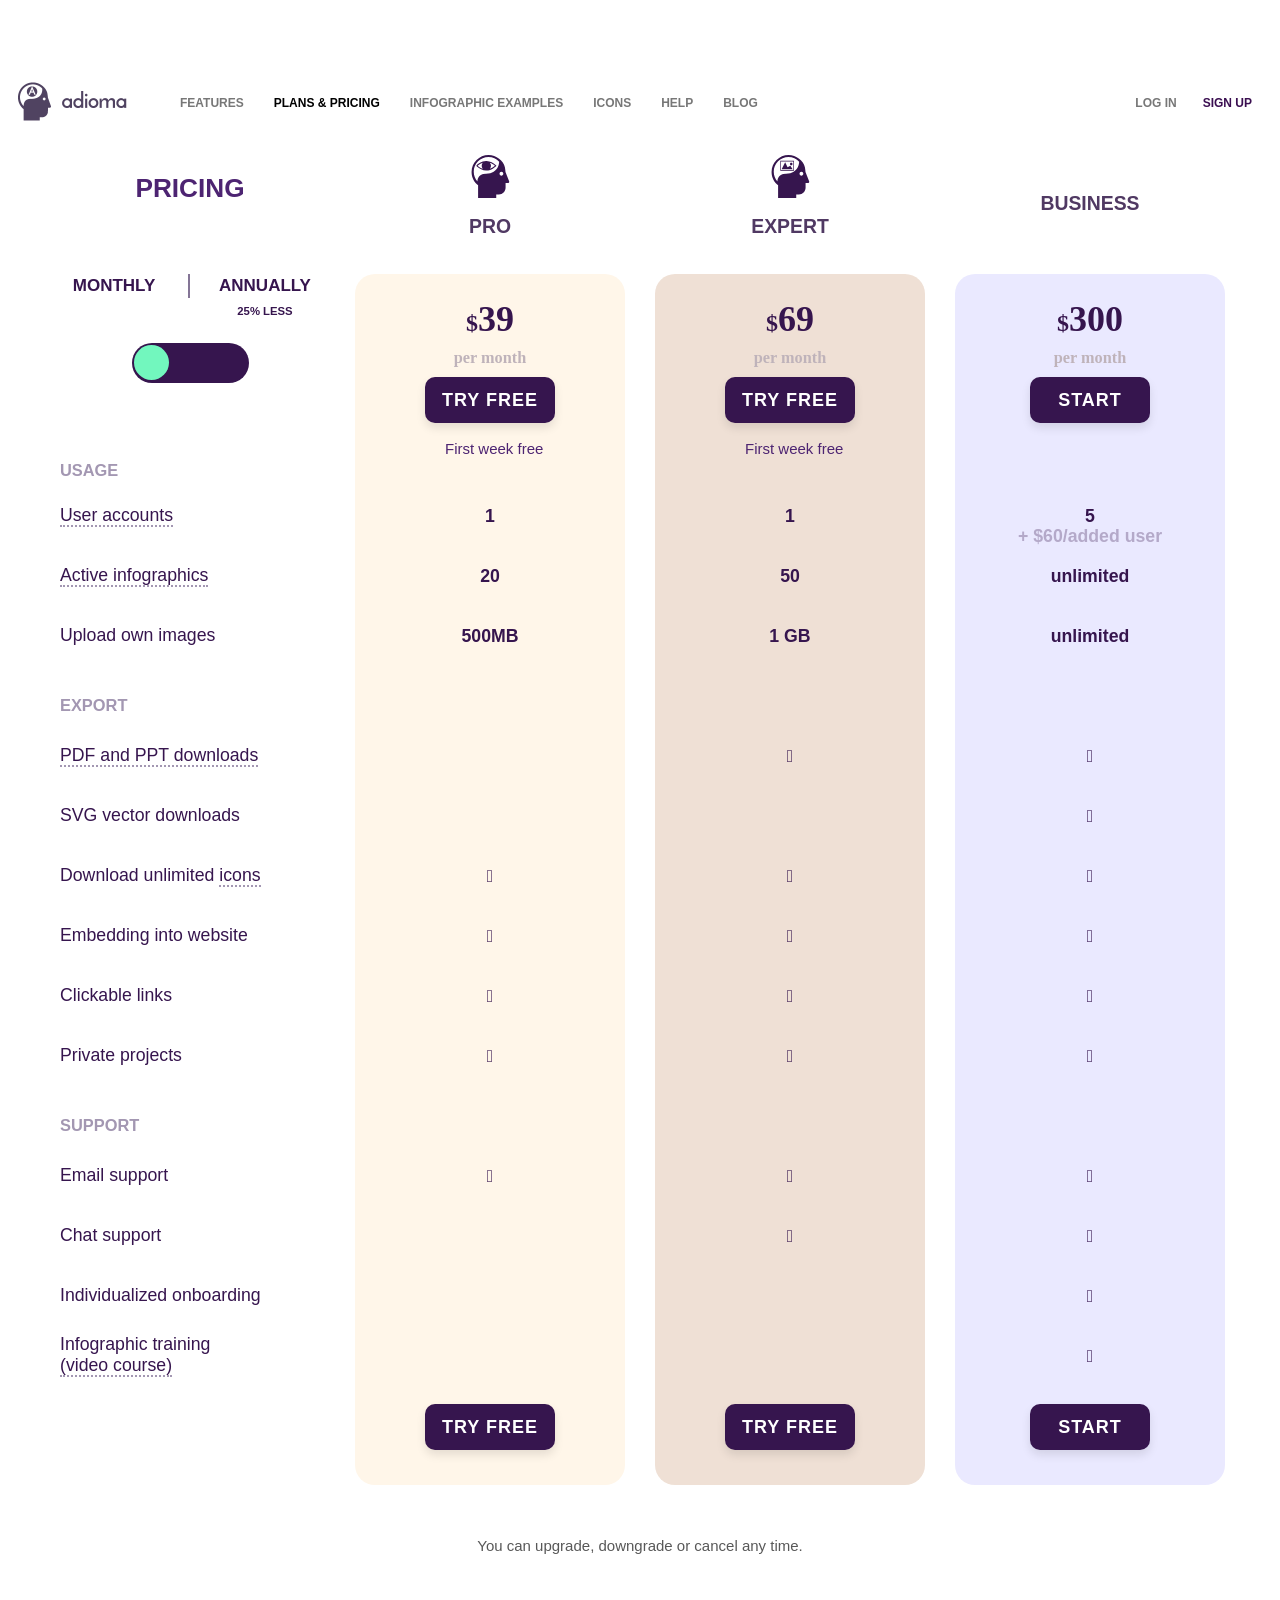
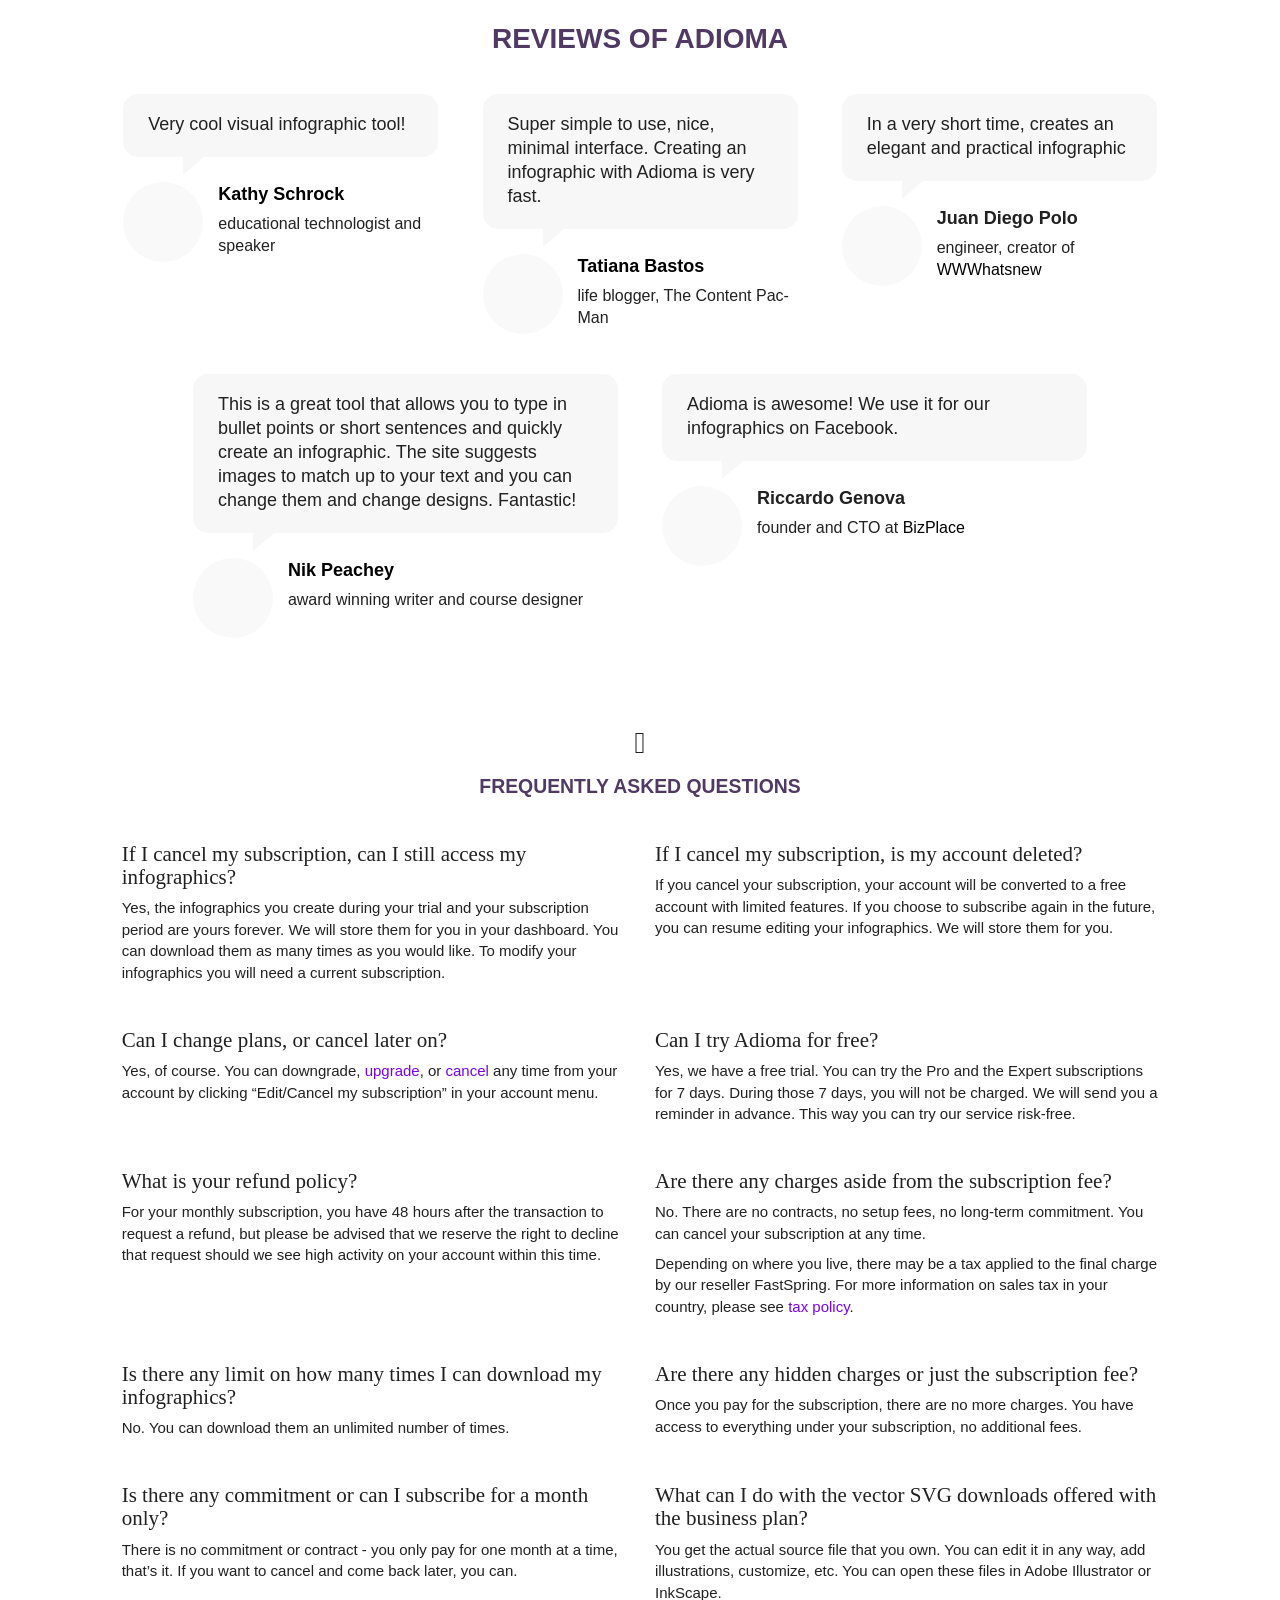
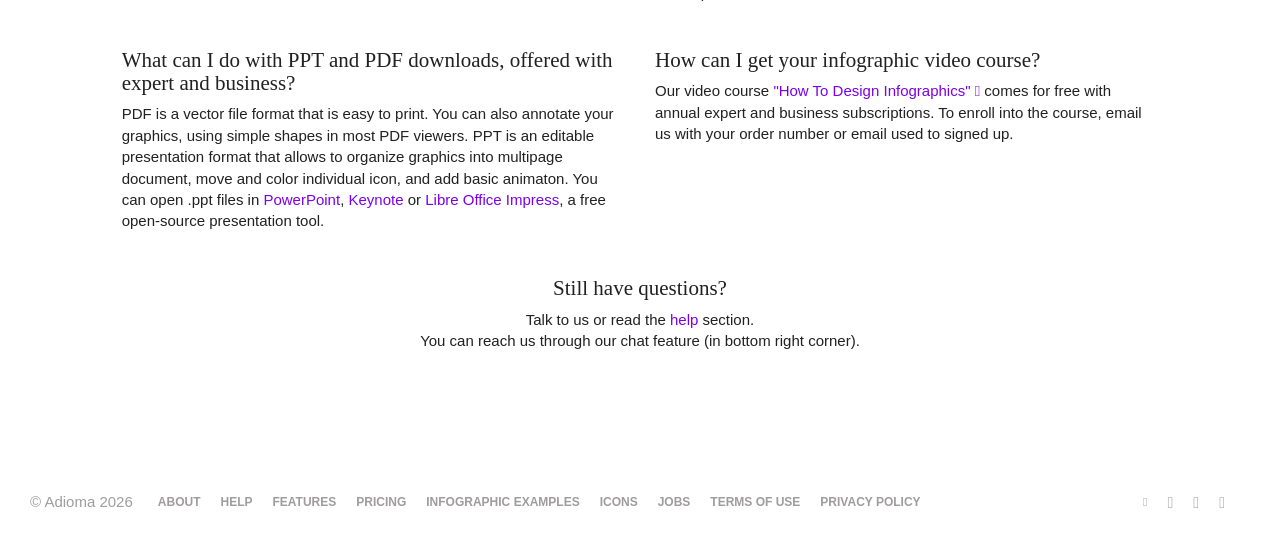
==== pricing/index.html @ 952431ec "Add files via upload" ====
<!DOCTYPE html>
<!-- saved from url=(0069)https://web.archive.org/web/20260414124211/https://adioma.com/pricing -->
<html lang="en" style="--wm-toolbar-height: 67px;"><head><meta http-equiv="Content-Type" content="text/html; charset=UTF-8"><script type="text/javascript" async="" src="./Pricing_files/tdp8n2hp"></script><script src="./Pricing_files/core-fcf8c9eac36aece9d290934b54a63296.js"></script><script async="" src="./Pricing_files/gtm.js"></script><script src="./Pricing_files/athena.js" type="text/javascript"></script>
<script type="text/javascript">window.addEventListener('DOMContentLoaded',function(){var v=archive_analytics.values;v.service='wb';v.server_name='wwwb-app218.us.archive.org';v.server_ms=360;archive_analytics.send_pageview({});});</script>
<script type="text/javascript" src="./Pricing_files/bundle-playback.js" charset="utf-8"></script>
<script type="text/javascript" src="./Pricing_files/wombat.js" charset="utf-8"></script>
<script>window.RufflePlayer=window.RufflePlayer||{};window.RufflePlayer.config={"autoplay":"on","unmuteOverlay":"hidden","showSwfDownload":true};</script>
<script type="text/javascript" src="./Pricing_files/ruffle.js"></script>
<script type="text/javascript">
    __wm.init("https://web.archive.org/web");
  __wm.wombat("https://adioma.com/pricing","20260414124211","https://web.archive.org/","web","https://web-static.archive.org/_static/",
	      "1776170531");
</script>
<link rel="stylesheet" type="text/css" href="./Pricing_files/banner-styles.css">
<link rel="stylesheet" type="text/css" href="./Pricing_files/iconochive.css">
<!-- End Wayback Rewrite JS Include -->

        
        <meta http-equiv="X-UA-Compatible" content="IE=edge">
        <meta name="viewport" content="width=device-width, initial-scale=1">

        <meta name="description" content="Choose your subscription plan for Adioma, the infographic maker, to create professional infographics fast. Start your free 7-day trial.">
        <meta name="author" content="">
        <meta name="keywords" content="">

        <title>    Pricing
</title>

        <meta property="og:site_name" content="Adioma">
    <meta property="fb:app_id" content="1034785966640874">
    <meta property="og:locale" content="en_US">

    <meta name="twitter:site" content="@adiomaapp">
    <meta name="twitter:creator" content="@adiomaapp">
        
	<meta name="csrf-token" content="mbHlTbxT9cTAckCaumxaxGuK2HzkaEu9eEkX7HuY">


        <link href="./Pricing_files/application.css" rel="stylesheet">
        
        <link rel="apple-touch-icon-precomposed" sizes="57x57" href="https://web.archive.org/web/20260414124211im_/https://cdn.adioma.com/assets/images/favicon/apple-touch-icon-57x57.png">
        <link rel="apple-touch-icon-precomposed" sizes="114x114" href="https://web.archive.org/web/20260414124211im_/https://cdn.adioma.com/assets/images/favicon/apple-touch-icon-114x114.png">
        <link rel="apple-touch-icon-precomposed" sizes="72x72" href="https://web.archive.org/web/20260414124211im_/https://cdn.adioma.com/assets/images/favicon/apple-touch-icon-72x72.png">
        <link rel="apple-touch-icon-precomposed" sizes="144x144" href="https://web.archive.org/web/20260414124211im_/https://cdn.adioma.com/assets/images/favicon/apple-touch-icon-144x144.png">
        <link rel="apple-touch-icon-precomposed" sizes="60x60" href="https://web.archive.org/web/20260414124211im_/https://cdn.adioma.com/assets/images/favicon/apple-touch-icon-60x60.png">
        <link rel="apple-touch-icon-precomposed" sizes="120x120" href="https://web.archive.org/web/20260414124211im_/https://cdn.adioma.com/assets/images/favicon/apple-touch-icon-120x120.png">
        <link rel="apple-touch-icon-precomposed" sizes="76x76" href="https://web.archive.org/web/20260414124211im_/https://cdn.adioma.com/assets/images/favicon/apple-touch-icon-76x76.png">
        <link rel="apple-touch-icon-precomposed" sizes="152x152" href="https://web.archive.org/web/20260414124211im_/https://cdn.adioma.com/assets/images/favicon/apple-touch-icon-152x152.png">
        <link rel="icon" type="image/png" href="https://web.archive.org/web/20260414124211im_/https://cdn.adioma.com/assets/images/favicon/favicon-196x196.png" sizes="196x196">
        <link rel="icon" type="image/png" href="https://web.archive.org/web/20260414124211im_/https://cdn.adioma.com/assets/images/favicon/favicon-96x96.png" sizes="96x96">
        <link rel="icon" type="image/png" href="https://web.archive.org/web/20260414124211im_/https://cdn.adioma.com/assets/images/favicon/favicon-32x32.png" sizes="32x32">
        <link rel="icon" type="image/png" href="https://web.archive.org/web/20260414124211im_/https://cdn.adioma.com/assets/images/favicon/favicon-16x16.png" sizes="16x16">
        <link rel="icon" type="image/png" href="https://web.archive.org/web/20260414124211im_/https://cdn.adioma.com/assets/images/favicon/favicon-128.png" sizes="128x128">
        <meta name="application-name" content="Adioma">
        <meta name="msapplication-TileColor" content="#FFFFFF">
        <meta name="msapplication-TileImage" content="https://cdn.adioma.com/assets/images/favicon/mstile-144x144.png">
        <meta name="msapplication-square70x70logo" content="https://cdn.adioma.com/assets/images/favicon/mstile-70x70.png">
        <meta name="msapplication-square150x150logo" content="https://cdn.adioma.com/assets/images/favicon/mstile-150x150.png">
        <meta name="msapplication-wide310x150logo" content="https://cdn.adioma.com/assets/images/favicon/mstile-310x150.png">
        <meta name="msapplication-square310x310logo" content="https://cdn.adioma.com/assets/images/favicon/mstile-310x310.png">

        <!--[if lt IE 9]>
            <script src="https://oss.maxcdn.com/html5shiv/3.7.3/html5shiv.min.js"></script>
            <script src="https://oss.maxcdn.com/respond/1.4.2/respond.min.js"></script>
        <![endif]-->

        <style type="text/css"> 
        #intercom-container {  z-index: 2147483640 !important; } /* iubenda on tob of intercom */
        #iubenda-cs-banner { bottom: 0px !important; left: 0px !important; position: fixed !important; width: 100% !important; z-index: 2147483647 !important; background-color: #fff3ea; }
        .iubenda-banner-content {
            padding-right: 20px;
        }
        .iubenda-cs-content { display: block; margin: 0 auto; padding: 20px; width: auto; font-family: Helvetica,Arial,FreeSans,sans-serif; font-size: 14px; background: #fff3ea; color: #79688b;} 
        .iubenda-cs-rationale { max-width: inherit; position: relative; margin: 0 auto; } .iubenda-banner-content > p { font-family: Helvetica,Arial,FreeSans,sans-serif; line-height: 1.5; } .iubenda-cs-close-btn { margin:0; color: #79688b; text-decoration: none; font-size: 14px; position: absolute; top: 0; right: 0; border: none; } .iubenda-cs-cookie-policy-lnk { text-decoration: underline; color: #fff; font-size: 14px; font-weight: 900; } 
        .iubenda-cs-cookie-policy-lnk, .iubenda-cs-cookie-policy-lnk:active, .iubenda-cs-cookie-policy-lnk:visited {
            color: #79688b;
        } 
        
        .iubenda-cs-cookie-policy-lnk:hover {
            color: #79688b;
            opacity: 0.85;
        }
        </style> 
        
        
        <script type="text/javascript"> var _iub = _iub || []; _iub.csConfiguration = {
            "banner":{
                "prependOnBody":false,
                "content":"We use cookies which is necessary for this website's functioning as we explain in the %{cookie_policy_link}.\nBy continuing to browse, you agree to the use of cookies.",
                "cookiePolicyLinkCaption": "cookie policy",
                "slideDown":true,
                "applyStyles":false
            },
            "lang":"en",
            "siteId":601106,
            "cookiePolicyId":7903815}; 
        </script>
        <script type="text/javascript" src="./Pricing_files/iubenda_cs.js" charset="UTF-8" async=""></script>
<!--
bg: F4EDE6
text: 79688b
-->        <!-- Google Tag Manager -->
        <script>(function(w,d,s,l,i){w[l]=w[l]||[];w[l].push({'gtm.start':
                                new Date().getTime(),event:'gtm.js'});var f=d.getElementsByTagName(s)[0],
                        j=d.createElement(s),dl=l!='dataLayer'?'&l='+l:'';j.async=true;j.src=
                        'https://web.archive.org/web/20260414124211/https://www.googletagmanager.com/gtm.js?id='+i+dl;f.parentNode.insertBefore(j,f);
                })(window,document,'script','dataLayer','GTM-58RTLMW');</script>
        <!-- End Google Tag Manager -->
            
    </head>

    <body style=" background: #FFF;"><!-- BEGIN WAYBACK TOOLBAR INSERT -->
<script>__wm.rw(0);</script>
<div id="wm-ipp-base" lang="en" style="display: block; direction: ltr; height: 67px;" toolbar-mode="auto"><template shadowrootmode="closed"><div id="wm-ipp" style="position:fixed;left:0;top:0;right:0;">
<div id="donato" style="position:relative;width:100%;height:0;">
  <div id="donato-base">
    <iframe id="donato-if" src="https://archive.org/includes/donate.php?as_page=1&amp;platform=wb&amp;referer=https%3A//web.archive.org/web/20260414124211/https%3A//adioma.com/pricing" scrolling="no" frameborder="0" style="width:100%; height:100%">
    </iframe>
  </div>
</div><div id="wm-ipp-inside">
  <div id="wm-toolbar" style="position:relative;display:flex;flex-flow:row nowrap;justify-content:space-between;" nav="async">
    <div id="wm-logo" style="/*width:110px;*/padding-top:12px;">
      <a href="https://web.archive.org/web/" title="Wayback Machine home page"><img src="https://web-static.archive.org/_static/images/toolbar/wayback-toolbar-logo-200.png" srcset="https://web-static.archive.org/_static/images/toolbar/wayback-toolbar-logo-100.png, https://web-static.archive.org/_static/images/toolbar/wayback-toolbar-logo-150.png 1.5x, https://web-static.archive.org/_static/images/toolbar/wayback-toolbar-logo-200.png 2x" alt="Wayback Machine" style="width:100px" border="0"></a>
    </div>
    <div class="c" style="display:flex;flex-flow:column nowrap;justify-content:space-between;flex:1;">
      <form class="u" style="display:flex;flex-direction:row;flex-wrap:nowrap;" target="_top" method="get" action="https://web.archive.org/web/submit" name="wmtb" id="wmtb"><input type="text" name="url" id="wmtbURL" value="https://adioma.com/pricing" onfocus="this.focus();this.select();" style="flex:1;" autocomplete="off"><input type="hidden" name="type" value="replay"><input type="hidden" name="date" value="20260414124211"><input type="submit" value="Go">
      </form>
      <div style="display:flex;flex-flow:row nowrap;align-items:flex-end;">
                <div class="s" id="wm-nav-captures" style="flex:1;"><a class="t" href="https://web.archive.org/web/*/https://adioma.com/pricing" title="See a list of every capture for this URL">84 captures</a><div class="r" title="Timespan for captures of this URL">4 Mar 2017 - 11 Aug 2026</div></div>
        <div class="k">
          <a href="https://web.archive.org/web/20260414124211/https://adioma.com/pricing" id="wm-graph-anchor">
            <div id="wm-ipp-sparkline" title="Explore captures for this URL" style="position: relative">
              <canvas id="wm-sparkline-canvas" width="775" height="27" border="0"></canvas>
            <div class="yt" style="display: none; width: 25px; height: 27px;"></div><div class="mt" style="display: none; width: 2px; height: 27px;"></div></div>
          </a>
        </div>
      </div>
    </div>
    <div class="n">
      <table>
        <tbody>
          <!-- NEXT/PREV MONTH NAV AND MONTH INDICATOR -->
          <tr class="m">
            <td class="b" nowrap="nowrap"><a href="https://web.archive.org/web/20260312201204/https://adioma.com/pricing" title="20:12:04 Mar 12, 2026">Mar</a></td>
            <td class="c" id="displayMonthEl" title="You are here: 12:42:11 Apr 14, 2026">APR</td>
            <td class="f" nowrap="nowrap"><a href="https://web.archive.org/web/20260518094408/https://adioma.com/pricing" title="09:44:08 May 18, 2026">May</a></td>
          </tr>
          <!-- NEXT/PREV CAPTURE NAV AND DAY OF MONTH INDICATOR -->
          <tr class="d">
            <td class="b" nowrap="nowrap"><a href="https://web.archive.org/web/20260312201204/https://adioma.com/pricing" title="20:12:04 Mar 12, 2026"><span class="ta"></span></a></td>
            <td class="c" id="displayDayEl" style="width:34px;font-size:22px;white-space:nowrap;" title="You are here: 12:42:11 Apr 14, 2026">14</td>
            <td class="f" nowrap="nowrap"><a href="https://web.archive.org/web/20260518094408/https://adioma.com/pricing" title="09:44:08 May 18, 2026"><span class="ta"></span></a></td>
          </tr>
          <!-- NEXT/PREV YEAR NAV AND YEAR INDICATOR -->
          <tr class="y">
            <td class="b" nowrap="nowrap"><a href="https://web.archive.org/web/20250413211002/https://adioma.com/pricing" title="21:10:02 Apr 13, 2025">2025</a></td>
            <td class="c" id="displayYearEl" title="You are here: 12:42:11 Apr 14, 2026">2026</td>
            <td class="f" nowrap="nowrap">2027</td>
          </tr>
        </tbody>
      </table>
    </div>
    <div class="r" style="display:flex;flex-flow:column nowrap;align-items:flex-end;justify-content:space-between;">
      <div id="wm-btns" style="text-align:right;height:23px;">
                <span class="xxs">
          <div id="wm-save-snapshot-success">success</div>
          <div id="wm-save-snapshot-fail">fail</div>
          <a id="wm-save-snapshot-open" href="https://web.archive.org/web/20260414124211/https://adioma.com/pricing#" title="Share via My Web Archive" style="display: none;">
            <span class="iconochive-web"></span>
          </a>
          <a href="https://archive.org/account/login.php" title="Sign In" id="wm-sign-in" style="display: inline-block;">
            <span class="iconochive-person"></span>
          </a>
          <span id="wm-save-snapshot-in-progress" class="iconochive-web" style="display: none;"></span>
        </span>
                <a class="xxs" href="https://help.archive.org/help/category/the-wayback-machine/" title="Get some help using the Wayback Machine" style="top:-6px;"><span class="iconochive-question" style="color:rgb(87,186,244);font-size:160%;"></span></a>
        <a id="wm-tb-close" href="https://web.archive.org/web/20260414124211/https://adioma.com/pricing#close" style="top:-2px;" title="Close the toolbar"><span class="iconochive-remove-circle" style="color:#888888;font-size:240%;"></span></a>
      </div>
      <div id="wm-share" class="xxs">
        <a href="https://web.archive.org/web/20260414124211/http://web.archive.org/screenshot/https://adioma.com/pricing" id="wm-screenshot" title="screenshot" style="visibility: hidden;">
          <span class="wm-icon-screen-shot"></span>
        </a>
        <a href="https://web.archive.org/web/20260414124211/https://adioma.com/pricing#" id="wm-video" title="video">
          <span class="iconochive-movies"></span>
        </a>
        <a id="wm-share-facebook" href="https://web.archive.org/web/20260414124211/https://adioma.com/pricing#" data-url="https://web.archive.org/web/20260414124211/https://adioma.com/pricing" title="Share on Facebook" style="margin-right:5px;" target="_blank"><span class="iconochive-facebook" style="color:#3b5998;font-size:160%;"></span></a>
        <a id="wm-share-twitter" href="https://web.archive.org/web/20260414124211/https://adioma.com/pricing#" data-url="https://web.archive.org/web/20260414124211/https://adioma.com/pricing" title="Share on Twitter" style="margin-right:5px;" target="_blank"><span class="iconochive-twitter" style="color:#1dcaff;font-size:160%;"></span></a>
      </div>
      <div style="padding-right:2px;text-align:right;white-space:nowrap;">
        <a id="wm-expand" class="wm-btn wm-closed" href="https://web.archive.org/web/20260414124211/https://adioma.com/pricing#expand"><span id="wm-expand-icon" class="iconochive-down-solid"></span> <span class="xxs" style="font-size:80%;">About this capture</span></a>
      </div>
    </div>
  </div>
    <div id="wm-capinfo" style="border-top:1px solid #777;display:none; overflow: hidden">
        <div id="wm-capinfo-notice" source="api"></div>
                <div id="wm-capinfo-collected-by" source="api" trigger="hover" token="Me972Gf1URHXt4wsGuuDJImLw5Eua1coVRg4vlsCYI-juKo5Dw2wz8r1UW-v24niC-sCGg"></div>
    <div id="wm-capinfo-timestamps">
    <div style="background-color:#666;color:#fff;font-weight:bold;text-align:center;padding:2px 0;" title="Timestamps for the elements of this page">TIMESTAMPS</div>
    <div>
      <div id="wm-capresources" style="margin:0 5px 5px 5px;max-height:250px;overflow-y:scroll !important"></div>
      <div id="wm-capresources-loading" style="text-align:left;margin:0 20px 5px 5px;display:none"><img src="https://web-static.archive.org/_static/images/loading.gif" alt="loading"></div>
    </div>
    </div>
  </div></div></div><link rel="stylesheet" type="text/css" href="./Pricing_files/banner-styles.css"><link rel="stylesheet" type="text/css" href="./Pricing_files/iconochive.css"><div class="wb-autocomplete-suggestions "></div></template>
</div><div id="wm-ipp-print">The Wayback Machine - https://web.archive.org/web/20260414124211/https://adioma.com/pricing</div>
<script type="text/javascript">//<![CDATA[
__wm.bt(775,27,25,2,"web","https://adioma.com/pricing","20260414124211",1996,"https://web-static.archive.org/_static/",["https://web-static.archive.org/_static/css/banner-styles.css?v=1utQkbB3","https://web-static.archive.org/_static/css/iconochive.css?v=3PDvdIFv"], false);
  __wm.rw(1);
//]]></script>
<!-- END WAYBACK TOOLBAR INSERT -->
 
    <!-- Google Tag Manager (noscript) -->
        <noscript><iframe src="https://web.archive.org/web/20260414124211if_/https://www.googletagmanager.com/ns.html?id=GTM-58RTLMW" height="0" width="0" style="display:none;visibility:hidden"></iframe></noscript>
        <!-- End Google Tag Manager (noscript) -->
        
    <nav role="navigation" class=" navbar navbar-default navbar-static-top">
      <div class="container-fluid header">
            <div class="navbar-header navbar-left pull-left">
              <a class="navbar-brand" href="https://web.archive.org/web/20260414124211/https://adioma.com/"><img src="./Pricing_files/adioma-logo-full.png"></a>
              <ul class="left-menunav nav navbar-nav pull-left">
                  <li class="top-menu-item hidden-xs">
                                                <a href="https://web.archive.org/web/20260414124211/https://adioma.com/features" class="">Features</a>
                                        </li>
                   <li class="top-menu-item hidden-xs">
                                             <a style="color: #000 !important;"><span class="hidden-sm">Plans &amp; </span>Pricing</a>
                                        </li>
                  <li class="top-menu-item hidden-xs">
                                                <a href="https://web.archive.org/web/20260414124211/https://adioma.com/infographics" title="Examples of infographics made by our users"><span class="hidden-sm">Infographic </span>Examples</a>
                                        </li>
                  <li class="top-menu-item hidden-xs">
                                                <a href="https://web.archive.org/web/20260414124211/https://adioma.com/icons" title="Browse our icon collection">Icons</a>
                                        </li>
                   <li class="top-menu-item hidden-xs hidden-sm">
                        <a href="https://web.archive.org/web/20260414124211/http://help.adioma.com/">Help</a>
                   </li>
                    <li class="top-menu-item hidden-xs">
                      <a href="https://web.archive.org/web/20260414124211/https://blog.adioma.com/">Blog</a>
                  </li>
                
              </ul>
            </div>
            
            <div class="navbar-header navbar-right pull-right">
              <ul class="nav pull-left navbarform" style="
    margin-top: 3px;">
                <li class="menu-login pull-left hidden-xs">
                    <p class="navbar-text" style="margin: 18px 0;"><a class="btn btn-link" style="color: #777;" href="https://web.archive.org/web/20260414124211/https://adioma.com/login"><strong>LOG IN</strong></a></p>
                </li>
                <li class="menu-login pull-left">
                    <p class="navbar-text" style="margin: 18px 0;"><a class="btn btn-link" style="color: #3B0F51;" href="https://web.archive.org/web/20260414124211/https://adioma.com/pricing"><strong>SIGN UP</strong></a></p>
                </li>
                <li class="account-menu-dropdown dropdown pull-right visible-xs">

                <button aria-controls="bs-navbar" aria-expanded="true" class="navbar-toggle" data-target="#bs-navbar" data-toggle="dropdown" type="button" style="color:#777; margin-top: 15px; border: none;">
                    <span class="sr-only">Toggle navigation</span>
                    <span class="icon-bar"></span>
                    <span class="icon-bar"></span>
                    <span class="icon-bar"></span>
                </button>
                  <ul class="nav dropdown-menu account-menu">
                      
                                <li class=""><a href="https://web.archive.org/web/20260414124211/https://adioma.com/features">Features</a></li>
                                <li class=" active"><a href="https://web.archive.org/web/20260414124211/https://adioma.com/pricing">Pricing</a></li>
                                <li class=""><a href="https://web.archive.org/web/20260414124211/https://adioma.com/infographics">Infographic Examples</a></li>
                                <li><a href="https://web.archive.org/web/20260414124211/http://help.adioma.com/">Help</a></li>
                                <li><a class="btn btn-success btn-block" href="https://web.archive.org/web/20260414124211/https://adioma.com/login">Log In</a></li>
                                <li><a class="btn btn-primary btn-block" href="https://web.archive.org/web/20260414124211/https://adioma.com/pricing">Sign Up</a></li>
                  </ul>
                </li>
              </ul>
              
            </div>

            <div class="visible-xs-block clearfix"></div>
            <div class="collapse navbar-collapse">
            </div>
          </div>
    </nav>

        <div class="page-content pricing">

    <div class="text-center">

        

        
    </div>


    <div class="subscription-plans">
      <div class="container the-plans">
          <div class="row">
              <div class="description col-sm-3">
                  <div class="p-header">
                      <h1>Pricing</h1>
                  </div>
                  <div class="p-subheader">
                          <div class="row" style="margin-left: 0; margin-right: 0;">
                              <div class="period col-xs-4 col-sm-6" id="mo">
                                  monthly
                              </div>
                              <div class="period col-xs-4 col-xs-push-4 col-sm-push-0 col-sm-6" id="ann">
                                  annually <br>
                                  <span class="exp" style="clear:both">25% less</span>
                              </div>
                              <div class="switch-container col-xs-4 col-xs-pull-4 col-sm-pull-0 col-sm-12 text-center">
                                  <label class="switch annual-switch">
                                      <input type="checkbox">
                                      <div class="switch-slider round"></div>
                                  </label>
                              </div>
                          </div>
                  </div>
                  <div class="description hidden-xs">

                      <div class="p-group group-1">
                          <div class="p-group-label">Usage</div>
                          <div class="p-item">
                              <div class="rowOverlay"><span><a href="javascript:void(0);" title="Number of user accounts included in subscription plan" data-toggle="tooltip" data-placement="bottom">User accounts</a></span></div>
                          </div>
                          <div class="p-item">
                              <div class="rowOverlay"><span><a href="javascript:void(0);" title="Number of infographics stored on your dashboard at anyone time" data-toggle="tooltip" data-placement="bottom"> Active infographics</a></span></div>
                          </div>
                          <div class="p-item">
                              <div class="rowOverlay"><span>Upload own images</span></div>
                          </div>
                      </div>
                      <div class="p-group group-2">
                          <div class="p-group-label">Export</div>
                          <div class="p-item">
                              <div class="rowOverlay"><span><a href="javascript:void(0);" title="PDF is vector and PPT is presentation file format that is easy to print and view on the web" data-toggle="tooltip" data-placement="bottom">PDF and PPT downloads</a></span></div>
                          </div>
                          <div class="p-item">
                              <div class="rowOverlay"><span>SVG vector downloads</span></div>
                          </div>
                          <div class="p-item">
                              <div class="rowOverlay"><span>Download unlimited <a href="https://web.archive.org/web/20260414124211/https://adioma.com/icons">icons</a></span></div>
                          </div>
                          <div class="p-item">
                              <div class="rowOverlay"><span>Embedding into website</span></div>
                          </div>
                          <div class="p-item">
                              <div class="rowOverlay"><span>Clickable links</span></div>
                          </div>
                          <div class="p-item">
                              <div class="rowOverlay"><span>Private projects</span></div>
                          </div>
                      </div>
                      <div class="p-group group-3" data-order="3">
                          <div class="p-group-label">Support</div>
                          <div class="p-item">
                              <div class="rowOverlay"><span>Email support</span></div>
                          </div>
                          <div class="p-item">
                              <div class="rowOverlay"><span>Chat support</span></div>
                          </div>
                          <div class="p-item">
                              <div class="rowOverlay"><span>Individualized onboarding</span></div>
                          </div>
                          <div class="p-item">
                              <div class="rowOverlay"><span>Infographic training<br><a href="https://web.archive.org/web/20260414124211/https://learn.adioma.com/" target="_blank">(video course)</a></span></div>
                          </div>
                      </div>
                  </div>
              </div>
              <div class="pricing-plan col-sm-3" id="pro">
                  <div class="p-header hidden-xs">
                          <img src="./Pricing_files/professional.svg" height="45" alt="">
                          <h2>Pro</h2>
                  </div>
                  <div class="plan-features">
                      <div class="p-subheader">
                          <img class="visible-xs pull-right" src="./Pricing_files/professional.svg" height="71" alt="">
                          <h2 class="visible-xs">Pro</h2>
                          <div class="price-block">
                              <p class="price">
                                  <span class="currency">$</span><span class="counter" data-mo="39" data-ann="29">39</span>
                                  <span class="unit">per month</span>
                              </p>
                              <a class="subscribe-link monthly btn btn-default btn-lg " href="https://web.archive.org/web/20260414124211/https://adioma.com/pricing#" onclick="orderClick('monthly-pro-trial-subscription');">  
                                            TRY FREE
                                    </a>
                
                <a class="subscribe-link annualy btn btn-default btn-lg " style="display: none;" href="https://web.archive.org/web/20260414124211/https://adioma.com/pricing#" onclick="orderClick('annual-pro-subscription');">
                   START
                </a>                              <p class="extra-details">
                                    <span class="monthly">&nbsp;
                                                                                    
                                            First week free
                                                                            </span>
                                  <span class="annualy" style="display:none;"><strong>$351/yr</strong> <br><span class="annual-saving">saving $117</span></span>
                              </p>
                          </div>
                      </div>
                      <div class="p-group group-1 hidden-xs">
                          <div class="p-item">1</div>
                          <div class="p-item">20</div>
                          <div class="p-item">500MB</div>
                      </div>
                      <div class="p-group visible-xs">
                          <div class="p-item">1 User account</div>
                          <div class="p-item">20 Active infographics</div>
                      </div>
                      <div class="p-group group-2  hidden-xs">
                          <div class="p-item">&nbsp;</div>
                          <div class="p-item">&nbsp;</div>
                          <div class="p-item"> <i class="fa fa-check" aria-hidden="true"></i> </div>
                          <div class="p-item"> <i class="fa fa-check" aria-hidden="true"></i> </div>
                          <div class="p-item"> <i class="fa fa-check" aria-hidden="true"></i></div>
                          <div class="p-item"> <i class="fa fa-check" aria-hidden="true"></i> </div>
                      </div>
                      <div class="p-group group-3 hidden-xs">
                          <div class="p-item"> <i class="fa fa-check" aria-hidden="true"></i> </div>
                          <div class="p-item">&nbsp;</div>
                          <div class="p-item">&nbsp;</div>
                          <div class="p-item">&nbsp;</div>
                      </div>

                      <div class="p-group visible-xs">
                          <div class="p-item">500MB images upload</div>

                          <div class="p-item">Embedding into website</div>
                          <div class="p-item">Clickable links</div>
                          <div class="p-item">Private projects</div>

                          <div class="p-item">Email support</div>
                          <div class="p-item">Chat support</div>
                      </div>

                      <div class="bottom-btn hidden-xs">
                      <a class="subscribe-link monthly btn btn-default btn-lg " href="https://web.archive.org/web/20260414124211/https://adioma.com/pricing#" onclick="orderClick('monthly-pro-trial-subscription');">  
                                            TRY FREE
                                    </a>
                
                <a class="subscribe-link annualy btn btn-default btn-lg " style="display: none;" href="https://web.archive.org/web/20260414124211/https://adioma.com/pricing#" onclick="orderClick('annual-pro-subscription');">
                   START
                </a>                      </div>
                  </div>
              </div>
              <div class="pricing-plan col-sm-3" id="expert">
                  <div class="p-header hidden-xs">
                      <img src="./Pricing_files/expert.svg" height="45" alt="">
                      <h2>Expert</h2>
                  </div>
                  <div class="plan-features">
                      <div class="p-subheader">
                          <img class="visible-xs pull-right" src="./Pricing_files/expert.svg" height="71" alt="">
                          <h2 class="visible-xs">Expert</h2>
                          <div class="price-block">
                              <p class="price">
                                  <span class="currency">$</span><span class="counter" data-mo="69" data-ann="52">69</span>
                                  <span class="unit">per month</span>
                              </p>
                              <a class="subscribe-link monthly btn btn-default btn-lg " href="https://web.archive.org/web/20260414124211/https://adioma.com/pricing#" onclick="orderClick('monthly-expert-trial-subscription');">  
                                            TRY FREE
                                    </a>
           
                <a class="subscribe-link annualy btn btn-default btn-lg " style="display: none;" href="https://web.archive.org/web/20260414124211/https://adioma.com/pricing#" onclick="orderClick('annual-expert-subscription');">
                   START
                </a>                              <p class="extra-details">
                                    <span class="monthly">&nbsp;
                                                                                    
                                            First week free
                                                                            </span>
                                  <span class="annualy" style="display:none;"><strong>$621/yr</strong> <br><span class="annual-saving">saving $207</span></span>
                              </p>
                          </div>
                      </div>
                      <div class="p-group group-1 hidden-xs">
                          <div class="p-item">1</div>
                          <div class="p-item">50</div>
                          <div class="p-item">1 GB</div>
                      </div>
                      <div class="p-group visible-xs">
                          <div class="p-item">1 User account</div>
                          <div class="p-item">50 Active infographics</div>
                      </div>

                      <div class="p-group group-2 hidden-xs">
                          <div class="p-item"> <i class="fa fa-check" aria-hidden="true"></i> </div>
                          <div class="p-item">&nbsp;</div>
                          <div class="p-item"> <i class="fa fa-check" aria-hidden="true"></i> </div>
                          <div class="p-item"> <i class="fa fa-check" aria-hidden="true"></i> </div>
                          <div class="p-item"> <i class="fa fa-check" aria-hidden="true"></i> </div>
                          <div class="p-item"> <i class="fa fa-check" aria-hidden="true"></i> </div>
                      </div>
                      <div class="p-group group-3 hidden-xs">
                          <div class="p-item"> <i class="fa fa-check" aria-hidden="true"></i> </div>
                          <div class="p-item"> <i class="fa fa-check" aria-hidden="true"></i> </div>
                          <div class="p-item">&nbsp;</div>
                          <div class="p-item"> <span class="annualy" style="display: none;"><i class="fa fa-check" aria-hidden="true"></i></span> </div>
                      </div>
                      <div class="p-group visible-xs">
                          <div class="p-item">1GB images upload</div>

                          <div class="p-item">PDF and PPT downloads</div>
                          <div class="p-item">Embedding into website</div>
                          <div class="p-item">Clickable links</div>
                          <div class="p-item">Private projects</div>

                          <div class="p-item">Email support</div>
                          <div class="p-item">Chat support</div>
                          <div class="p-item annualy" style="display: none;">Infographic <a href="https://web.archive.org/web/20260414124211/https://learn.adioma.com/" target="_blank">video  course</a></div>

                      </div>

                      <div class="bottom-btn hidden-xs">
                        <a class="subscribe-link monthly btn btn-default btn-lg " href="https://web.archive.org/web/20260414124211/https://adioma.com/pricing#" onclick="orderClick('monthly-expert-trial-subscription');">  
                                            TRY FREE
                                    </a>
           
                <a class="subscribe-link annualy btn btn-default btn-lg " style="display: none;" href="https://web.archive.org/web/20260414124211/https://adioma.com/pricing#" onclick="orderClick('annual-expert-subscription');">
                   START
                </a>                      </div>
                  </div>
              </div>
              <div class="pricing-plan col-sm-3" id="business">
                  <div class="p-header hidden-xs">
                      <img src="./Pricing_files/business.svg" height="45" alt="">
                      <h2>Business</h2>
                  </div>
                  <div class="plan-features">
                      <div class="p-subheader">
                          <img class="visible-xs pull-right" src="./Pricing_files/business.svg" height="71" alt="">
                          <h2 class="visible-xs">Business</h2>
                          <div class="price-block">
                              <p class="price">
                                  <span class="currency">$</span><span class="counter" data-mo="300" data-ann="225">300</span>
                                  <span class="unit">per month</span>
                              </p>
                              <a class="subscribe-link monthly btn btn-default btn-lg " href="https://web.archive.org/web/20260414124211/https://adioma.com/pricing#" onclick="orderClick('monthly-business-subscription');"> 
                   START
                </a>
                
                <a class="subscribe-link annualy btn btn-default btn-lg  " style="display: none;" href="https://web.archive.org/web/20260414124211/https://adioma.com/pricing#" onclick="orderClick('annual-business-subscription');"> 
                   START
                </a>                              <p class="extra-details">
                                    <span class="monthly">&nbsp;
                                        <br>
                                                                                    &nbsp; 
                                                                            </span>
                                  <span class="annualy" style="display:none;"><strong>$2,700/yr</strong> <br><span class="annual-saving">saving $900</span></span>
                              </p>
                          </div>
                      </div>
                      <div class="p-group group-1 hidden-xs">
                          <div class="p-item">5<br><p class="extra-info text-nowrap">+ $60/added user</p></div>
                          <div class="p-item">unlimited</div>
                          <div class="p-item">unlimited</div>
                      </div>
                      <div class="p-group visible-xs">
                          <div class="p-item">5 User accounts <span style="color: #B4A9C9;" class="text-nowrap">(+ $60/added user)</span></div>
                          <div class="p-item">Unlimited infographics</div>
                      </div>
                      <div class="p-group group-2 hidden-xs">
                          <div class="p-item"> <i class="fa fa-check" aria-hidden="true"></i> </div>
                          <div class="p-item"> <i class="fa fa-check" aria-hidden="true"></i> </div>
                          <div class="p-item"> <i class="fa fa-check" aria-hidden="true"></i> </div>
                          <div class="p-item"> <i class="fa fa-check" aria-hidden="true"></i> </div>
                          <div class="p-item"> <i class="fa fa-check" aria-hidden="true"></i> </div>
                          <div class="p-item"> <i class="fa fa-check" aria-hidden="true"></i> </div>
                      </div>
                      <div class="p-group group-3 hidden-xs">
                          <div class="p-item"> <i class="fa fa-check" aria-hidden="true"></i> </div>
                          <div class="p-item"> <i class="fa fa-check" aria-hidden="true"></i> </div>
                          <div class="p-item"> <i class="fa fa-check" aria-hidden="true"></i> </div>
                          <div class="p-item"> <i class="fa fa-check" aria-hidden="true"></i> </div>
                      </div>
                      <div class="p-group visible-xs">
                          <div class="p-item">Unlimited images upload</div>

                          <div class="p-item">PDF and PPT downloads</div>
                          <div class="p-item">SVG vector downloads</div>
                          <div class="p-item">Embedding into website</div>
                          <div class="p-item">Clickable links</div>
                          <div class="p-item">Private projects</div>

                          <div class="p-item">Email support</div>
                          <div class="p-item">Chat support</div>
                          <div class="p-item">Individualized onboarding</div>
                          <div class="p-item">Infographic <a href="https://web.archive.org/web/20260414124211/https://learn.adioma.com/" target="_blank">video course</a></div>
                      </div>
                      <div class="bottom-btn hidden-xs">
                         <a class="subscribe-link monthly btn btn-default btn-lg " href="https://web.archive.org/web/20260414124211/https://adioma.com/pricing#" onclick="orderClick('monthly-business-subscription');"> 
                   START
                </a>
                
                <a class="subscribe-link annualy btn btn-default btn-lg  " style="display: none;" href="https://web.archive.org/web/20260414124211/https://adioma.com/pricing#" onclick="orderClick('annual-business-subscription');"> 
                   START
                </a>                      </div>
                  </div>
              </div>
          </div> 
      </div>

      <div class="text-center call-to-action" style="margin-top: 50px;">
            <p>You can upgrade, downgrade or cancel any time.</p>
      </div>

        <div class="container" style="margin-top: 50px;">
        <section class="testimonials">
        <div class="">
                <h2 class="text-center">Reviews of Adioma</h2>
                <ul>
                    <li>
                        <p>Very cool visual infographic tool!</p>
                        <div class="c">
                            <div class="avatar">
                                <img class="image-lazyload" width="80" height="80" alt="Kathy Schrock" src="./Pricing_files/dummy1px.png" data-srcset="https://web.archive.org/web/20260414124211im_/https://cdn.adioma.com/assets/images/testimonials/testimonial-1.jpg 1x, https://web.archive.org/web/20260414124211im_/https://cdn.adioma.com/assets/images/testimonials/testimonial-1.jpg 2x" data-src="https://web.archive.org/web/20260414124211/https://cdn.adioma.com/assets/images/testimonials/testimonial-1.jpg">
                            </div>
                            <div class="metadata">
                                <span class="author"><a href="https://web.archive.org/web/20260414124211/http://www.schrockguide.net/" target="_blank" rel="nofollow">Kathy Schrock</a></span>
                                <cite>educational technologist and speaker</cite>
                            </div>
                        </div>
                    </li>
                    <li>
                        <p>Super simple to use, nice, minimal interface. Creating an infographic with Adioma is very fast.</p>
                        <div class="c">
                            <div class="avatar">
                                <img class="image-lazyload" width="80" height="80" alt="Tatiana Bastos" src="./Pricing_files/dummy1px.png" data-srcset="https://web.archive.org/web/20260414124211im_/https://cdn.adioma.com/assets/images/testimonials/testimonial-4.jpg 1x, https://web.archive.org/web/20260414124211im_/https://cdn.adioma.com/assets/images/testimonials/testimonial-4.jpg 2x" data-src="https://web.archive.org/web/20260414124211/https://cdn.adioma.com/assets/images/testimonials/testimonial-4.jpg">
                            </div>
                            <div class="metadata">
                                <span class="author"><a href="https://web.archive.org/web/20260414124211/https://efzin.co/" target="_blank" rel="nofollow">Tatiana Bastos</a></span>
                                <cite>life blogger, The Content Pac-Man</cite>
                            </div>
                        </div>
                    </li>
                    <li>
                        <p>In a very short time, creates an elegant and practical infographic</p>
                        <div class="c">
                            <div class="avatar">
                                <img class="image-lazyload" width="80" height="80" alt="Juan Diego Polo" src="./Pricing_files/dummy1px.png" data-srcset="https://web.archive.org/web/20260414124211im_/https://cdn.adioma.com/assets/images/testimonials/testimonial-2.jpg 1x, https://web.archive.org/web/20260414124211im_/https://cdn.adioma.com/assets/images/testimonials/testimonial-2.jpg 2x" data-src="https://web.archive.org/web/20260414124211/https://cdn.adioma.com/assets/images/testimonials/testimonial-2.jpg">
                            </div>
                            <div class="metadata">
                                <span class="author">Juan Diego Polo</span>
                                <cite>engineer, creator of <a href="https://web.archive.org/web/20260414124211/http://wwwhatsnew.com/" target="_blank" rel="nofollow">WWWhatsnew</a></cite>
                            </div>
                        </div>

                    </li>
                    <li>
                        <p>This is a great tool that allows you to type in bullet points or short sentences and quickly create an infographic. The site suggests images to match up to your text and you can change them and change designs. Fantastic!</p>
                        <div class="c">
                            <div class="avatar">
                                <img class="image-lazyload" width="80" height="80" alt="Nik Peachey" src="./Pricing_files/dummy1px.png" data-srcset="https://web.archive.org/web/20260414124211im_/https://cdn.adioma.com/assets/images/testimonials/testimonial-3.jpg 1x, https://web.archive.org/web/20260414124211im_/https://cdn.adioma.com/assets/images/testimonials/testimonial-3.jpg 2x" data-src="https://web.archive.org/web/20260414124211/https://cdn.adioma.com/assets/images/testimonials/testimonial-3.jpg">
                            </div>
                            <div class="metadata">
                                <span class="author"><a href="https://web.archive.org/web/20260414124211/https://twitter.com/nikpeachey" target="_blank" rel="nofollow">Nik Peachey</a></span>
                                <cite>award winning writer and course designer</cite>
                            </div>
                        </div>
                    </li>
                    <li>
                        <p>Adioma is awesome! We use it for our infographics on Facebook.</p>
                        <div class="c">
                            <div class="avatar">
                                <img class="image-lazyload" width="80" height="80" alt="Riccardo Genova" src="./Pricing_files/dummy1px.png" data-srcset="https://web.archive.org/web/20260414124211im_/https://cdn.adioma.com/assets/images/testimonials/testimonial-5.jpg 1x, https://web.archive.org/web/20260414124211im_/https://cdn.adioma.com/assets/images/testimonials/testimonial-5.jpg 2x" data-src="https://web.archive.org/web/20260414124211/https://cdn.adioma.com/assets/images/testimonials/testimonial-5.jpg">
                            </div>
                            <div class="metadata">
                                <span class="author">Riccardo Genova</span>
                                <cite>founder and CTO at <a href="https://web.archive.org/web/20260414124211/http://www.bizplace.it/" target="_blank" rel="nofollow">BizPlace</a></cite>
                            </div>
                        </div>
                    </li>
                </ul>
        </div>
    </section>    </div>
    
</div>

    <div class="container">
        <section class="pricing-FAQ">
            <div class="text-center">
                <i class="fa fa-comments fa-2x" aria-hidden="true"></i>
                <h2>Frequently Asked Questions</h2>
            </div>
            <div class="row FAQ-outer-wrapper">
                <div class="col-md-12 col-lg-10 col-lg-offset-1">
                    <div class="row">
                        <div class="col-sm-6 question">
                            <h3>If I cancel my subscription, can I still access my infographics?</h3>
                            <p>Yes, the infographics you create during your trial and your subscription period are yours forever. We will store them for you in your dashboard. You can download them as many times as you would like. To modify your infographics you will need a current subscription.</p>
                        </div>
                        <div class="col-sm-6 question">
                            <h3>If I cancel my subscription, is my account deleted?</h3>
                            <p>If you cancel your subscription, your account will be converted to a free account with limited features. If you choose to subscribe again in the future, you can resume editing your infographics. We will store them for you.
                            </p>
                        </div>
                        <div class="clearfix"></div>

                        <div class="col-sm-6 question">
                            <h3>Can I change plans, or cancel later on?</h3>
                            <p>Yes, of course. You can downgrade, <a href="https://web.archive.org/web/20260414124211/http://help.adioma.com/accounts-and-subscriptions/upgrading-your-account" target="_blank">upgrade</a>, or <a href="https://web.archive.org/web/20260414124211/http://help.adioma.com/accounts-and-subscriptions/canceling-a-subscription">cancel</a> any time from your account by clicking  “Edit/Cancel my subscription” in your account menu.
                            </p>
                        </div>
                        <div class="col-sm-6 question">
                            
                            <h3>Can I try Adioma for free?</h3>
                            <p>Yes, we have a free trial. You can try the Pro and the Expert subscriptions for 7 days. During those 7 days, you will not be charged. We will send you a reminder in advance. This way you can try our service risk-free.</p>

                        </div>
                        <div class="clearfix"></div>

                        <div class="col-sm-6 question">
                            <h3>What is your refund policy?</h3>
                            <p>For your monthly subscription, you have 48 hours after the transaction to request a refund, but please be advised that we reserve the right to decline that request should we see high activity on your account within this time.</p>
                        </div>
                        <div class="col-sm-6 question">
                            <h3>Are there any charges aside from the subscription fee?</h3>
                            <p>No. There are no contracts, no setup fees, no long-term commitment. You can cancel your subscription at any time.</p>
                            <p>Depending on where you live, there may be a tax applied to the final charge by our reseller FastSpring. For more information on sales tax in your country, please see <a href="https://web.archive.org/web/20260414124211/https://docs.fastspring.com/getting-started-with-fastspring/currencies-conversions-and-taxes/about-vat-and-sales-tax" target="_blank"> tax policy</a>.</p>
                        </div>

                        <div class="clearfix"></div>

                        <div class="col-sm-6 question">
                            <h3>Is there any limit on how many times I can download my infographics?</h3>
                            <p>No. You can download them an unlimited number of times.</p>
                        </div>
                        <div class="col-sm-6 question">
                            <h3>Are there any hidden charges or just the subscription fee?</h3>
                            <p>Once you pay for the subscription, there are no more charges. You have access to everything under your subscription, no additional fees.</p>
                        </div>
                        <div class="clearfix"></div>

                        <div class="col-sm-6 question">
                            <h3>Is there any commitment or can I subscribe for a month only?</h3>
                            <p>There is no commitment or contract - you only pay for one month at a time, that’s it. If you want to cancel and come back later, you can.</p>
                        </div>
                        <div class="col-sm-6 question">
                            <h3>What can I do with the vector SVG downloads offered with the business plan?</h3>
                            <p>You get the actual source file that you own. You can edit it in any way, add illustrations, customize, etc. You can open these files in Adobe Illustrator or InkScape.</p>
                        </div>
                        <div class="clearfix"></div>



                        <div class="col-sm-6 question">
                            <h3>What can I do with PPT and PDF downloads, offered with expert and  business?</h3>
                            <p>PDF is a vector file format that is easy to print. You can also annotate your graphics, using simple shapes in most PDF viewers. PPT is an editable presentation format that allows to organize graphics into multipage document, move and color individual icon, and add basic animaton. You can open .ppt files in <a href="https://web.archive.org/web/20260414124211/https://products.office.com/en-us/powerpoint?ref=adioma">PowerPoint</a>, <a href="https://web.archive.org/web/20260414124211/https://www.apple.com/keynote/?ref=adioma">Keynote</a> or <a href="https://web.archive.org/web/20260414124211/https://www.libreoffice.org/discover/impress/?ref=adioma">Libre Office Impress</a>, a free open-source presentation tool.</p>
                        </div>
                        <div class="col-sm-6 question">
                            <h3>How can I get your infographic video course?</h3>
                            <p>Our video course <a href="https://web.archive.org/web/20260414124211/http://learn.adioma.com/">"How To Design Infographics" <i class="fa fa-film" aria-hidden="true"></i></a> comes for free with annual expert and business subscriptions. To enroll into the course, email us with your order number or email used to signed up. </p>
                        </div>
                        <div class="clearfix"></div>



                        <div class="col-sm-6 col-sm-offset-3 question text-center">
                            <h3>Still have questions?</h3>
                            <p>Talk to us or read the <a href="https://web.archive.org/web/20260414124211/http://help.adioma.com/">help</a> section.<br>You can reach us through our chat feature (in bottom right corner).</p>
                        </div>

                    </div>
                </div>
            </div>
        </section>
    </div>

</div>

<div class="modal fade" id="upgrade-confirm-modal" tabindex="-1" role="dialog" aria-labelledby="myModalLabel">
	<div class="modal-dialog" role="document">
		<div class="modal-content">
			<div class="modal-header text-center">
				<button type="button" class="close" data-dismiss="modal" aria-label="Close">
					<span aria-hidden="true">×</span>
				</button>
				<h3 class="modal-title">Change Your Plan</h3>
			</div>
			<div class="modal-body">
				<p>Are you sure that you want to change your plan to <strong class="plan-name"></strong>? </p>
				<p>The rest of the unused days will be refunded and you will be charged for a new plan.</p>
			</div>
			<div class="modal-footer">
				<button onclick="upgradeCancelled();" type="button" class="btn" data-dismiss="modal">&nbsp; Cancel &nbsp;</button>
				<button onclick="upgradeConfirmed();" type="button" class="btn btn-primary btn-lg confirm-slug">&nbsp; OK &nbsp;</button>
			</div>
		</div>
	</div>
</div>

<div class="modal fade" id="progressModal" tabindex="-1" role="dialog" aria-labelledby="myModalLabel">
      <div class="modal-dialog" role="document">
        <div class="modal-content">
          <div class="modal-header">
            <button type="button" class="close" data-dismiss="modal" aria-label="Close"><span aria-hidden="true">×</span></button>
            <h4 class="modal-title">Transaction is being processed...</h4>
          </div>
          <div class="modal-body">	              
              <p class="help-block text-center username-help-block">Thank you, your order is being processed...</p>              
          </div>
          <div class="modal-footer">            
          </div>
        </div>
      </div>
    </div>

<form action="https://web.archive.org/web/20260414124211/https://adioma.com/user/register" method="post" id="rform">
	<input type="hidden" id="rid" name="id">
	<input type="hidden" id="rorderId" name="orderId">
	<input type="hidden" name="_token" value="mbHlTbxT9cTAckCaumxaxGuK2HzkaEu9eEkX7HuY">
</form>

        <div class="container">
            <div class="page-content">
                            </div>
        </div>
                
        <footer class="footer">
          <div class="container-fluid">
             <div class="row">
                <div class="col-sm-12">
                    <nav class="navbar navbar-default">
                      <div class="container-fluid">
                        <div class="navbar-header">
                          <a class="navbar-brand" href="https://web.archive.org/web/20260414124211/https://adioma.com/"> © Adioma 2026</a>
                        </div>
                        <div id="navbar" class="navbar-collapse collapsed">
                          <ul class="nav navbar-nav">
                           
                            <li><a href="https://web.archive.org/web/20260414124211/https://adioma.com/about" class="hidden-sm">About</a></li>
                            <li><a href="https://web.archive.org/web/20260414124211/http://help.adioma.com/">Help</a></li>
                            <li><a href="https://web.archive.org/web/20260414124211/https://adioma.com/features" class="hidden-sm">Features</a></li>
                            <li><a href="https://web.archive.org/web/20260414124211/https://adioma.com/pricing">Pricing</a></li>
                            <li><a href="https://web.archive.org/web/20260414124211/https://adioma.com/infographics" title="Examples of infographics made by our users"><span class="hidden-sm hidden-md">Infographic </span>Examples</a></li>
                            <li><a href="https://web.archive.org/web/20260414124211/https://adioma.com/icons" title="Browse our icon collection">Icons</a></li>
                            <li><a href="https://web.archive.org/web/20260414124211/https://adioma.com/jobs" title="Jobs at Adioma">Jobs</a></li>
                            <li><a href="https://web.archive.org/web/20260414124211/https://adioma.com/terms"><span class="hidden-lg">Terms</span><span class="visible-lg">Terms Of Use</span></a></li>
                            <li><a href="https://web.archive.org/web/20260414124211/https://adioma.com/privacy"><span class="hidden-lg">Privacy</span><span class="visible-lg">Privacy Policy</span></a></li>
                          </ul>
                          <ul class="nav navbar-nav social-links pull-right hidden-xs">
                            <li><a href="https://web.archive.org/web/20260414124211/https://blog.adioma.com/" title="read our bLog" target="_blank"><i class="fa fa-rss" aria-hidden="true"></i></a></li>
                            <li><a href="https://web.archive.org/web/20260414124211/https://www.facebook.com/adiomaapp" title="follow us on Facebook" target="_blank"><i class="fa fa-facebook  fa-lg" aria-hidden="true"></i></a></li>
                            <li><a href="https://web.archive.org/web/20260414124211/https://www.twitter.com/AdiomaApp" title="follow us on Twitter" target="_blank"><i class="fa fa-twitter fa-lg" aria-hidden="true"></i></a></li>
                            <li><a href="https://web.archive.org/web/20260414124211/https://www.instagram.com/adiomaapp/" title="join us on Instagram" target="_blank"><i class="fa fa-instagram fa-lg hidden-xs" aria-hidden="true"></i></a></li>
                          </ul>
                          <ul class="nav navbar-nav social-links visible-xs">
                            <li><a href="https://web.archive.org/web/20260414124211/https://blog.adioma.com/" title="read our blog" target="_blank"><i class="fa fa-rss" aria-hidden="true"></i> &nbsp; Blog</a></li>
                            <li><a href="https://web.archive.org/web/20260414124211/https://www.facebook.com/adiomaapp" title="follow us on Facebook" target="_blank"><i class="fa fa-facebook  fa-lg" aria-hidden="true"></i> &nbsp; Facebook</a></li>
                            <li><a href="https://web.archive.org/web/20260414124211/https://www.twitter.com/AdiomaApp" title="follow us on Twitter" target="_blank"><i class="fa fa-twitter fa-lg" aria-hidden="true"></i>  Twitter</a></li>
                            <li><a href="https://web.archive.org/web/20260414124211/https://www.instagram.com/adiomaapp/" title="join us on Instagram" target="_blank"><i class="fa fa-instagram fa-lg" aria-hidden="true"></i> &nbsp; Instagram</a></li>
                          </ul>
                        </div><!--/.nav-collapse -->
                      </div><!--/.container -->
                    </nav>                 
                </div>
            </div>
          </div>
        </footer>
            <script src="./Pricing_files/application-landing.js"></script>
            <script src="./Pricing_files/ie10-viewport-bug-workaround.js"></script>

        <script>
            (function(){var w=window;var ic=w.Intercom;if(typeof ic==="function"){ic('reattach_activator');ic('update',intercomSettings);}else{var d=document;var i=function(){i.c(arguments)};i.q=[];i.c=function(args){i.q.push(args)};w.Intercom=i;function l(){var s=d.createElement('script');s.type='text/javascript';s.async=true;s.src='https://web.archive.org/web/20260414124211/https://widget.intercom.io/widget/tdp8n2hp';var x=d.getElementsByTagName('script')[0];x.parentNode.insertBefore(s,x);}if(w.attachEvent){w.attachEvent('onload',l);}else{w.addEventListener('load',l,false);}}})();        

                window.intercomSettings = {
                app_id: "tdp8n2hp"
            };
            </script>
        	
	<script id="fsc-api" src="./Pricing_files/fastspring-builder.min.js" type="text/javascript" data-popup-closed="onOrderPopupClosed" data-storefront="adiomaapp.onfastspring.com/popup-adiomaapp">
	</script>
	
	
	
	<script type="text/javascript">


		function onOrderPopupClosed(order) {
	      if (order && order.id)
	      {
	           console.log(order);
	           fastspring.builder.reset();
	           //window.location.replace("https://web.archive.org/web/20260414124211/http://furiousfalcon.com/?orderId=" + orderReference.reference);
	           //register(orderReference);
	           $('#rid').val(order.id);
	           $('#rorderId').val(order.reference);
	           $('form#rform').submit();
	           $('#progressModal').modal('show');
	      } else {
	           //console.log("no order ID");
	           //canceled checkout
		  }
	    }

	    function register(order){

	    	$.ajax({
	              method: "POST",
	              url: "/user/register",	              
	              data: JSON.stringify({"orderId": order.reference, "id": order.id}),          
	              contentType: "application/json; charset=utf-8",
	              dataType: "json",
	              headers: {
	                  'X-CSRF-TOKEN': $('meta[name="csrf-token"]').attr('content')
	              },
	              timeout: 10000,
	              cache: false,
	              async: true,
	              error: function(xhr, textStatus, errorThrown) {
	            	  console.error("Registration error - ", xhr, textStatus, errorThrown);
	              },
	              statusCode: {
	                404: function() {
	                  
	                }
	              }
	            }).done(function(resp, status) {
	                
	                console.debug("Registered - ", resp, status);
	                
	            });



	    }
	
        $(function () {
            $('[data-toggle="tooltip"]').tooltip({
                container: 'body'
            }).click(function(e) {
                $(this).tooltip('toggle');
            });

        });

        //mobile friendly table
        $(function () {
            $('.p-item .rowOverlay').bind('touchstart', function(e) {
                $('.p-item .rowOverlay').not(this).removeClass('m-touch');
                $(this).addClass('m-touch');
            });
        });


        $(function($) {
            $('.annual-switch input').prop('checked', false);
            $('.annual-switch').on('click', function() {
                var isOn = $('.annual-switch input').is(':checked');
                var switchTo = "mo";
                if (isOn) {
                    $('.monthly').hide();
                    $('.annualy').show();
                    switchTo = "ann";
                } else {
                    $('.monthly').show();
                    $('.annualy').hide();
                }

                $('.counter').each(function (index) {
                    var from = $(this).text();
                    var to = $(this).data(switchTo);
                    $(this).prop('counter',from).stop().animate({
                        counter: to
                    }, {
                        duration: 1000,
                        easing: 'swing',
                        step: function (now) {
                            $(this).text(Math.ceil(now));
                        }
                    });
                });

            });
        });




        $('#upgrade-confirm-modal').on('show.bs.modal', function (e) {
            var thePlan = window.gUpgradeType && window.gUpgradeType.replace(/-/g, ' ');
            $('#upgrade-confirm-modal').find(".plan-name").text( thePlan );
        });

		function upgradeClick(type){
				window.gUpgradeType = type;
				window.gLegacyUpgrade = false;
				$('#upgrade-confirm-modal').modal('show');

				return false;
		};
		function upgradeCancelled(){
		}

		function orderClick(product){
			window.gUpgradeType = product;
			showFSPopup();
		}

		function showFSPopup(){
			var products = [{'path':window.gUpgradeType, 'quantity': 1 }];
			if(gUpgradeType == "monthly-business-subscription" || gUpgradeType == "annual-business-subscription"){
				products = [{'path':gUpgradeType, 'quantity': 5 }];
			}
			var session = {
					'reset': true,
					'products' : products,
					'checkout': true
			}
                      fastspring.builder.push(session);
		}

		function upgradeConfirmed(){
			$('#upgrade-confirm-modal').modal('hide');
			if(window.gUpgradeType){
				if(window.gLegacyUpgrade === true){
					// show FS popup
					showFSPopup();
				} else {
					// charge popup subscription directly with API, without user interaction
					$('#progressModal').modal('show');
					window.location = '/subscription/change/' + gUpgradeType;
				}
			}
		}
		function upgradeFSClick(event, product){
			window.gUpgradeType = product;
			window.gLegacyUpgrade = true;
			$('#upgrade-confirm-modal').modal('show');

		}





        
        
    </script>
    


</body></html>
---- pricing/Pricing_files/banner-styles.css ----
:root {
  --wm-toolbar-height: 65px;
}
#wm-ipp-base {
  height:65px;/* initial height just in case js code fails */
  padding:0;
  margin:0;
  border:none;
  background:none transparent;
}
#wm-ipp {
  z-index: 2147483647;
}
#wm-ipp, #wm-ipp * {
  font-family:Lucida Grande, Helvetica, Arial, sans-serif;
  font-size:12px;
  line-height:1.2;
  letter-spacing:0;
  width:auto;
  height:auto;
  max-width:none;
  max-height:none;
  min-width:0 !important;
  min-height:0;
  outline:none;
  float:none;
  text-align:left;
  border:none;
  color: #000;
  text-indent: 0;
  position: initial;
  background: none;
}
#wm-ipp div, #wm-ipp canvas {
  display: block;
}
#wm-ipp div, #wm-ipp tr, #wm-ipp td, #wm-ipp a, #wm-ipp form {
  padding:0;
  margin:0;
  border:none;
  border-radius:0;
  background-color:transparent;
  background-image:none;
  /*z-index:2147483640;*/
  height:auto;
}
#wm-ipp table {
  border:none;
  border-collapse:collapse;
  margin:0;
  padding:0;
  width:auto;
  font-size:inherit;
}
#wm-ipp form input {
  padding:1px !important;
  height:auto;
  display:inline;
  margin:0;
  color: #000;
  background: none #fff;
  border: 1px solid #666;
}
#wm-ipp form input[type=submit] {
  padding:0 8px !important;
  margin:1px 0 1px 5px !important;
  width:auto !important;
  border: 1px solid #000 !important;
  background: #fff !important;
  color: #000 !important;
}
#wm-ipp form input[type=submit]:hover {
  background: #eee !important;
  cursor: pointer !important;
}
#wm-ipp form input[type=submit]:active {
  transform: translateY(1px);
}
#wm-ipp a {
  display: inline;
}    
#wm-ipp a:hover{
  text-decoration:underline;
}
#wm-ipp a.wm-btn:hover {
  text-decoration:none;
  color:#ff0 !important;
}
#wm-ipp a.wm-btn:hover span {
  color:#ff0 !important;
}
#wm-ipp #wm-ipp-inside {
  margin: 0 6px;
  border:5px solid #000;
  border-top:none;
  background-color:rgba(255,255,255,0.9);
  -moz-box-shadow:1px 1px 4px #333;
  -webkit-box-shadow:1px 1px 4px #333;
  box-shadow:1px 1px 4px #333;
  border-radius:0 0 8px 8px;
}
/* selectors are intentionally verbose to ensure priority */
#wm-ipp #wm-logo {
  padding:0 10px;
  vertical-align:middle;
  min-width:100px;
  flex: 0 0 100px;
}
#wm-ipp .c {
  padding-left: 4px;
}
#wm-ipp .c .u {
    margin-top: 4px !important;
}
#wm-ipp .n {
  padding:0 0 0 5px !important;
  vertical-align: bottom;
}
#wm-ipp .n a {
  text-decoration:none;
  color:#33f;
  font-weight:bold;
}
#wm-ipp .n .b {
  padding:0 6px 0 0 !important;
  text-align:right !important;
  overflow:visible;
  white-space:nowrap;
  color:#99a;
  vertical-align:middle;
}
#wm-ipp .n .y .b {
  padding:0 6px 2px 0 !important;
}
#wm-ipp .n .c {
  background:#000;
  color:#ff0;
  font-weight:bold;
  padding:0 !important;
  text-align:center;
}
#wm-ipp .n .d span.ta {
  display:inline-block;
  width: 0;
  height: 0;
  border-color: transparent #99a;
  border-style: solid;
}
#wm-ipp .n .d .b span.ta {
  border-width: 8px 14px 8px 0;
}
#wm-ipp .n .d .f span.ta {
  border-width: 8px 0 8px 14px;
}
#wm-ipp .n .d a span.ta {
  border-color: transparent #33f;
}
#wm-ipp .n .d a span.ta:hover {
  border-color: transparent #77f;
}
#wm-ipp.hi .n td.c {
  color:#ec008c;
}
#wm-ipp .n td.f {
  padding:0 0 0 6px !important;
  text-align:left !important;
  overflow:visible;
  white-space:nowrap;
  color:#99a;
  vertical-align:middle;
}
#wm-ipp .n tr.m td {
  text-transform:uppercase;
  white-space:nowrap;
  padding:2px 0;
}
#wm-ipp .c .s {
  padding:0 5px 0 0 !important;
  vertical-align:bottom;
}
#wm-ipp #wm-nav-captures {
  white-space: nowrap;
}
#wm-ipp .c .s a.t {
  color:#33f;
  font-weight:bold;
  line-height: 1.8;
}
#wm-ipp .c .s div.r {
  color: #666;
  font-size:9px;
  white-space:nowrap;
}
#wm-ipp .c .k {
  padding-bottom:1px;
}
#wm-ipp .c .s {
  padding:0 5px 2px 0 !important;
}
#wm-ipp td#displayMonthEl {
  padding: 2px 0 !important;
}
#wm-ipp td#displayYearEl {
  padding: 0 0 2px 0 !important;
}

div#wm-ipp-sparkline {
  position:relative;/* for positioning markers */
  white-space:nowrap;
  background-color:#fff;
  cursor:pointer;
  line-height:0.9;
}
#sparklineImgId, #wm-sparkline-canvas {
  position:relative;
  z-index:9012;
  max-width:none;
}
#wm-ipp-sparkline div.yt {
  position:absolute;
  z-index:9010 !important;
  background-color:#ff0 !important;
  top: 0;
}
#wm-ipp-sparkline div.mt {
  position:absolute;
  z-index:9013 !important;
  background-color:#ec008c !important;
  top: 0;
}  
#wm-ipp .r {
    margin-left: 4px;
}
#wm-ipp .r a {
  color:#33f;
  border:none;
  position:relative;
  background-color:transparent;
  background-repeat:no-repeat !important;
  background-position:100% 100% !important;
  text-decoration: none;
}
#wm-ipp #wm-capinfo {
  /* prevents notice div background from sticking into round corners of
     #wm-ipp-inside */
  border-radius: 0 0 4px 4px;
}
#wm-ipp #wm-capinfo .c-logo {
  display:block;
  float:left;
  margin-right:3px;
  width:90px;
  min-height:90px;
  max-height: 290px;
  border-radius:45px;
  overflow:hidden;
  background-position:50%;
  background-size:auto 90px;
  box-shadow: 0 0 2px 2px rgba(208,208,208,128) inset;
}
#wm-ipp #wm-capinfo .c-logo span {
  display:inline-block;
}
#wm-ipp #wm-capinfo .c-logo img {
  height:90px;
  position:relative;
  left:-50%;
}
#wm-ipp #wm-capinfo .wm-title {
  font-size:130%;
}
#wm-ipp #wm-capinfo a.wm-selector {
  display:inline-block;
  color: #aaa;
  text-decoration:none !important;
  padding: 2px 8px;
}
#wm-ipp #wm-capinfo a.wm-selector.selected {
  background-color:#666;
}
#wm-ipp #wm-capinfo a.wm-selector:hover {
  color: #fff;
}
#wm-ipp #wm-capinfo.notice-only #wm-capinfo-collected-by,
#wm-ipp #wm-capinfo.notice-only #wm-capinfo-timestamps {
    display: none;
}
#wm-ipp #wm-capinfo #wm-capinfo-notice .wm-capinfo-content {
    background-color:#ff0;
    padding:5px;
    font-size:14px;
    text-align:center;
}
#wm-ipp #wm-capinfo #wm-capinfo-notice .wm-capinfo-content * {
    font-size:14px;
    text-align:center;
}
#wm-ipp #wm-expand {
  right: 1px;
  bottom: -1px;
  color: #ffffff;
  background-color: #666 !important;
  padding:0 5px 0 3px !important;
  border-radius: 3px 3px 0 0 !important;
}
#wm-ipp #wm-expand span {
  color: #ffffff;
}
#wm-ipp #wm-expand #wm-expand-icon {
  display: inline-block;
  transition: transform 0.5s;
  transform-origin: 50% 45%;
}
#wm-ipp #wm-expand.wm-open #wm-expand-icon {
  transform: rotate(180deg);
}
#wm-ipp #wmtb {
  text-align:right;
}
#wm-ipp #wmtb #wmtbURL {
  width: calc(100% - 45px);
}
#wm-ipp #wm-graph-anchor {
  border-right:1px solid #ccc;
}
/* time coherence */
html.wb-highlight {
  box-shadow: inset 0 0 0 3px #a50e3a !important;
}    
.wb-highlight {
  outline: 3px solid #a50e3a !important;
}
#wm-ipp-print {
  display:none !important;
}
@media print {
#wm-ipp-base {
  display:none !important;
}
#wm-ipp-print {
  display:block !important;
  white-space: nowrap;
  overflow: hidden;
  text-overflow: ellipsis;
}
}
@media (max-width:414px) {
    #wm-ipp .xxs {
	display:none !important;
    }
}
@media (min-width:1055px) {
#wm-ipp #wm-graph-anchor {
  display:block !important;
}
}
@media (max-width:1054px) {
#wm-ipp #wm-graph-anchor {
  display:none !important;
}
}
@media (max-width:1163px) {
#wm-logo {
    display:none !important;
}
}

#wm-btns {
    white-space: nowrap;
    margin-top: -2px;
}

#wm-btns #wm-save-snapshot-open {
  margin-right: 7px;
  top: -6px;
}

#wm-btns #wm-sign-in {
  box-sizing: content-box;
  display: none;
  margin-right: 7px;
  top: -8px;

  /*
  round border around sign in button
  */
  border: 2px #000 solid;
  border-radius: 14px;
  padding-right: 2px;
  padding-bottom: 2px;
  width: 11px;
  height: 11px;
}

#wm-btns #wm-sign-in>.iconochive-person {
  font-size: 12.5px;
}

#wm-save-snapshot-open > .iconochive-web {
  color:#000;
  font-size:160%;
}

#wm-ipp #wm-share {
  display: flex;
  align-items: flex-end;
  justify-content: space-between;
}

#wm-share > #wm-screenshot {
  display: inline-block;
  margin-right: 3px;
  visibility: hidden;
}

#wm-screenshot > .iconochive-image {
  color:#000;
  font-size:160%;
}

#wm-share > #wm-video {
  display: inline-block;
  margin-right: 3px;
  visibility: hidden;
}

#wm-video > .iconochive-movies {
  color: #000;
  display: inline-block;
  font-size: 150%;
  margin-bottom: 2px;
}

#wm-btns #wm-save-snapshot-in-progress {
  display: none;
  font-size:160%;
  opacity: 0.5;
  position: relative;
  margin-right: 7px;
  top: -5px;
}

#wm-btns #wm-save-snapshot-success {
  display: none;
  color: green;
  position: relative;
  top: -7px;
}

#wm-btns #wm-save-snapshot-fail {
  display: none;
  color: red;
  position: relative;
  top: -7px;
}

.wm-icon-screen-shot {
  background: url("../images/web-screenshot.svg") no-repeat !important;
  background-size: contain !important;
  width: 22px !important;
  height: 19px !important;

  display: inline-block;
}
#donato {
    /* transition effect is disable so as to simplify height adjustment */
    /*transition: height 0.5s;*/
    height: 0;
    margin: 0;
    padding: 0;
    border-bottom: 1px solid #999 !important;
}
body.wm-modal {
    height: auto !important;
    overflow: hidden !important;
}
#donato #donato-base {
    width: 100%;
    height: 100%;
    /*bottom: 0;*/
    margin: 0;
    padding: 0;
    position: absolute;
    z-index: 2147483639;
}
body.wm-modal #donato #donato-base {
    position: fixed;
    top: 0;
    left: 0;
    right: 0;
    bottom: 0;
    z-index: 2147483640;
}

.wb-autocomplete-suggestions {
    font-family: Lucida Grande, Helvetica, Arial, sans-serif;
    font-size: 12px;
    text-align: left;
    cursor: default;
    border: 1px solid #ccc;
    border-top: 0;
    background: #fff;
    box-shadow: -1px 1px 3px rgba(0,0,0,.1);
    position: absolute;
    display: none;
    z-index: 2147483647;
    max-height: 254px;
    overflow: hidden;
    overflow-y: auto;
    box-sizing: border-box;
}
.wb-autocomplete-suggestion {
    position: relative;
    padding: 0 .6em;
    line-height: 23px;
    white-space: nowrap;
    overflow: hidden;
    text-overflow: ellipsis;
    font-size: 1.02em;
    color: #333;
}
.wb-autocomplete-suggestion b {
    font-weight: bold;
}
.wb-autocomplete-suggestion.selected {
    background: #f0f0f0;
}
---- pricing/Pricing_files/iconochive.css ----
@font-face{font-family:'Iconochive-Regular';src:url('../fonts/Iconochive-Regular.eot');src:url('../fonts/Iconochive-Regular.eot') format('embedded-opentype'),url('../fonts/Iconochive-Regular.woff') format('woff'),url('../fonts/Iconochive-Regular.ttf') format('truetype'),url('../fonts/Iconochive-Regular.svg#Iconochive-Regular') format('svg');font-weight:normal;font-style:normal}
[class^="iconochive-"],[class*=" iconochive-"]{font-family:'Iconochive-Regular'!important;speak:none;font-style:normal;font-weight:normal;font-variant:normal;text-transform:none;line-height:1;-webkit-font-smoothing:antialiased;-moz-osx-font-smoothing:grayscale}
.iconochive-Uplevel:before{content:"\21b5"}
.iconochive-exit:before{content:"\1f6a3"}
.iconochive-beta:before{content:"\3b2"}
.iconochive-logo:before{content:"\1f3db"}
.iconochive-audio:before{content:"\1f568"}
.iconochive-movies:before{content:"\1f39e"}
.iconochive-software:before{content:"\1f4be"}
.iconochive-texts:before{content:"\1f56e"}
.iconochive-etree:before{content:"\1f3a4"}
.iconochive-image:before{content:"\1f5bc"}
.iconochive-web:before{content:"\1f5d4"}
.iconochive-collection:before{content:"\2211"}
.iconochive-folder:before{content:"\1f4c2"}
.iconochive-data:before{content:"\1f5c3"}
.iconochive-tv:before{content:"\1f4fa"}
.iconochive-article:before{content:"\1f5cf"}
.iconochive-question:before{content:"\2370"}
.iconochive-question-dark:before{content:"\3f"}
.iconochive-info:before{content:"\69"}
.iconochive-info-small:before{content:"\24d8"}
.iconochive-comment:before{content:"\1f5e9"}
.iconochive-comments:before{content:"\1f5ea"}
.iconochive-person:before{content:"\1f464"}
.iconochive-people:before{content:"\1f465"}
.iconochive-eye:before{content:"\1f441"}
.iconochive-rss:before{content:"\221e"}
.iconochive-time:before{content:"\1f551"}
.iconochive-quote:before{content:"\275d"}
.iconochive-disc:before{content:"\1f4bf"}
.iconochive-tv-commercial:before{content:"\1f4b0"}
.iconochive-search:before{content:"\1f50d"}
.iconochive-search-star:before{content:"\273d"}
.iconochive-tiles:before{content:"\229e"}
.iconochive-list:before{content:"\21f6"}
.iconochive-list-bulleted:before{content:"\2317"}
.iconochive-latest:before{content:"\2208"}
.iconochive-left:before{content:"\2c2"}
.iconochive-right:before{content:"\2c3"}
.iconochive-left-solid:before{content:"\25c2"}
.iconochive-right-solid:before{content:"\25b8"}
.iconochive-up-solid:before{content:"\25b4"}
.iconochive-down-solid:before{content:"\25be"}
.iconochive-dot:before{content:"\23e4"}
.iconochive-dots:before{content:"\25a6"}
.iconochive-columns:before{content:"\25af"}
.iconochive-sort:before{content:"\21d5"}
.iconochive-atoz:before{content:"\1f524"}
.iconochive-ztoa:before{content:"\1f525"}
.iconochive-upload:before{content:"\1f4e4"}
.iconochive-download:before{content:"\1f4e5"}
.iconochive-favorite:before{content:"\2605"}
.iconochive-heart:before{content:"\2665"}
.iconochive-play:before{content:"\25b6"}
.iconochive-play-framed:before{content:"\1f3ac"}
.iconochive-fullscreen:before{content:"\26f6"}
.iconochive-mute:before{content:"\1f507"}
.iconochive-unmute:before{content:"\1f50a"}
.iconochive-share:before{content:"\1f381"}
.iconochive-edit:before{content:"\270e"}
.iconochive-reedit:before{content:"\2710"}
.iconochive-gear:before{content:"\2699"}
.iconochive-remove-circle:before{content:"\274e"}
.iconochive-plus-circle:before{content:"\1f5d6"}
.iconochive-minus-circle:before{content:"\1f5d5"}
.iconochive-x:before{content:"\1f5d9"}
.iconochive-fork:before{content:"\22d4"}
.iconochive-trash:before{content:"\1f5d1"}
.iconochive-warning:before{content:"\26a0"}
.iconochive-flash:before{content:"\1f5f2"}
.iconochive-world:before{content:"\1f5fa"}
.iconochive-lock:before{content:"\1f512"}
.iconochive-unlock:before{content:"\1f513"}
.iconochive-twitter:before{content:"\1f426"}
.iconochive-facebook:before{content:"\66"}
.iconochive-googleplus:before{content:"\67"}
.iconochive-reddit:before{content:"\1f47d"}
.iconochive-tumblr:before{content:"\54"}
.iconochive-pinterest:before{content:"\1d4df"}
.iconochive-popcorn:before{content:"\1f4a5"}
.iconochive-email:before{content:"\1f4e7"}
.iconochive-embed:before{content:"\1f517"}
.iconochive-gamepad:before{content:"\1f579"}
.iconochive-Zoom_In:before{content:"\2b"}
.iconochive-Zoom_Out:before{content:"\2d"}
.iconochive-RSS:before{content:"\1f4e8"}
.iconochive-Light_Bulb:before{content:"\1f4a1"}
.iconochive-Add:before{content:"\2295"}
.iconochive-Tab_Activity:before{content:"\2318"}
.iconochive-Forward:before{content:"\23e9"}
.iconochive-Backward:before{content:"\23ea"}
.iconochive-No_Audio:before{content:"\1f508"}
.iconochive-Pause:before{content:"\23f8"}
.iconochive-No_Favorite:before{content:"\2606"}
.iconochive-Unike:before{content:"\2661"}
.iconochive-Song:before{content:"\266b"}
.iconochive-No_Flag:before{content:"\2690"}
.iconochive-Flag:before{content:"\2691"}
.iconochive-Done:before{content:"\2713"}
.iconochive-Check:before{content:"\2714"}
.iconochive-Refresh:before{content:"\27f3"}
.iconochive-Headphones:before{content:"\1f3a7"}
.iconochive-Chart:before{content:"\1f4c8"}
.iconochive-Bookmark:before{content:"\1f4d1"}
.iconochive-Documents:before{content:"\1f4da"}
.iconochive-Newspaper:before{content:"\1f4f0"}
.iconochive-Podcast:before{content:"\1f4f6"}
.iconochive-Radio:before{content:"\1f4fb"}
.iconochive-Cassette:before{content:"\1f4fc"}
.iconochive-Shuffle:before{content:"\1f500"}
.iconochive-Loop:before{content:"\1f501"}
.iconochive-Low_Audio:before{content:"\1f509"}
.iconochive-First:before{content:"\1f396"}
.iconochive-Invisible:before{content:"\1f576"}
.iconochive-Computer:before{content:"\1f5b3"}
---- pricing/Pricing_files/banner-styles.css ----
:root {
  --wm-toolbar-height: 65px;
}
#wm-ipp-base {
  height:65px;/* initial height just in case js code fails */
  padding:0;
  margin:0;
  border:none;
  background:none transparent;
}
#wm-ipp {
  z-index: 2147483647;
}
#wm-ipp, #wm-ipp * {
  font-family:Lucida Grande, Helvetica, Arial, sans-serif;
  font-size:12px;
  line-height:1.2;
  letter-spacing:0;
  width:auto;
  height:auto;
  max-width:none;
  max-height:none;
  min-width:0 !important;
  min-height:0;
  outline:none;
  float:none;
  text-align:left;
  border:none;
  color: #000;
  text-indent: 0;
  position: initial;
  background: none;
}
#wm-ipp div, #wm-ipp canvas {
  display: block;
}
#wm-ipp div, #wm-ipp tr, #wm-ipp td, #wm-ipp a, #wm-ipp form {
  padding:0;
  margin:0;
  border:none;
  border-radius:0;
  background-color:transparent;
  background-image:none;
  /*z-index:2147483640;*/
  height:auto;
}
#wm-ipp table {
  border:none;
  border-collapse:collapse;
  margin:0;
  padding:0;
  width:auto;
  font-size:inherit;
}
#wm-ipp form input {
  padding:1px !important;
  height:auto;
  display:inline;
  margin:0;
  color: #000;
  background: none #fff;
  border: 1px solid #666;
}
#wm-ipp form input[type=submit] {
  padding:0 8px !important;
  margin:1px 0 1px 5px !important;
  width:auto !important;
  border: 1px solid #000 !important;
  background: #fff !important;
  color: #000 !important;
}
#wm-ipp form input[type=submit]:hover {
  background: #eee !important;
  cursor: pointer !important;
}
#wm-ipp form input[type=submit]:active {
  transform: translateY(1px);
}
#wm-ipp a {
  display: inline;
}    
#wm-ipp a:hover{
  text-decoration:underline;
}
#wm-ipp a.wm-btn:hover {
  text-decoration:none;
  color:#ff0 !important;
}
#wm-ipp a.wm-btn:hover span {
  color:#ff0 !important;
}
#wm-ipp #wm-ipp-inside {
  margin: 0 6px;
  border:5px solid #000;
  border-top:none;
  background-color:rgba(255,255,255,0.9);
  -moz-box-shadow:1px 1px 4px #333;
  -webkit-box-shadow:1px 1px 4px #333;
  box-shadow:1px 1px 4px #333;
  border-radius:0 0 8px 8px;
}
/* selectors are intentionally verbose to ensure priority */
#wm-ipp #wm-logo {
  padding:0 10px;
  vertical-align:middle;
  min-width:100px;
  flex: 0 0 100px;
}
#wm-ipp .c {
  padding-left: 4px;
}
#wm-ipp .c .u {
    margin-top: 4px !important;
}
#wm-ipp .n {
  padding:0 0 0 5px !important;
  vertical-align: bottom;
}
#wm-ipp .n a {
  text-decoration:none;
  color:#33f;
  font-weight:bold;
}
#wm-ipp .n .b {
  padding:0 6px 0 0 !important;
  text-align:right !important;
  overflow:visible;
  white-space:nowrap;
  color:#99a;
  vertical-align:middle;
}
#wm-ipp .n .y .b {
  padding:0 6px 2px 0 !important;
}
#wm-ipp .n .c {
  background:#000;
  color:#ff0;
  font-weight:bold;
  padding:0 !important;
  text-align:center;
}
#wm-ipp .n .d span.ta {
  display:inline-block;
  width: 0;
  height: 0;
  border-color: transparent #99a;
  border-style: solid;
}
#wm-ipp .n .d .b span.ta {
  border-width: 8px 14px 8px 0;
}
#wm-ipp .n .d .f span.ta {
  border-width: 8px 0 8px 14px;
}
#wm-ipp .n .d a span.ta {
  border-color: transparent #33f;
}
#wm-ipp .n .d a span.ta:hover {
  border-color: transparent #77f;
}
#wm-ipp.hi .n td.c {
  color:#ec008c;
}
#wm-ipp .n td.f {
  padding:0 0 0 6px !important;
  text-align:left !important;
  overflow:visible;
  white-space:nowrap;
  color:#99a;
  vertical-align:middle;
}
#wm-ipp .n tr.m td {
  text-transform:uppercase;
  white-space:nowrap;
  padding:2px 0;
}
#wm-ipp .c .s {
  padding:0 5px 0 0 !important;
  vertical-align:bottom;
}
#wm-ipp #wm-nav-captures {
  white-space: nowrap;
}
#wm-ipp .c .s a.t {
  color:#33f;
  font-weight:bold;
  line-height: 1.8;
}
#wm-ipp .c .s div.r {
  color: #666;
  font-size:9px;
  white-space:nowrap;
}
#wm-ipp .c .k {
  padding-bottom:1px;
}
#wm-ipp .c .s {
  padding:0 5px 2px 0 !important;
}
#wm-ipp td#displayMonthEl {
  padding: 2px 0 !important;
}
#wm-ipp td#displayYearEl {
  padding: 0 0 2px 0 !important;
}

div#wm-ipp-sparkline {
  position:relative;/* for positioning markers */
  white-space:nowrap;
  background-color:#fff;
  cursor:pointer;
  line-height:0.9;
}
#sparklineImgId, #wm-sparkline-canvas {
  position:relative;
  z-index:9012;
  max-width:none;
}
#wm-ipp-sparkline div.yt {
  position:absolute;
  z-index:9010 !important;
  background-color:#ff0 !important;
  top: 0;
}
#wm-ipp-sparkline div.mt {
  position:absolute;
  z-index:9013 !important;
  background-color:#ec008c !important;
  top: 0;
}  
#wm-ipp .r {
    margin-left: 4px;
}
#wm-ipp .r a {
  color:#33f;
  border:none;
  position:relative;
  background-color:transparent;
  background-repeat:no-repeat !important;
  background-position:100% 100% !important;
  text-decoration: none;
}
#wm-ipp #wm-capinfo {
  /* prevents notice div background from sticking into round corners of
     #wm-ipp-inside */
  border-radius: 0 0 4px 4px;
}
#wm-ipp #wm-capinfo .c-logo {
  display:block;
  float:left;
  margin-right:3px;
  width:90px;
  min-height:90px;
  max-height: 290px;
  border-radius:45px;
  overflow:hidden;
  background-position:50%;
  background-size:auto 90px;
  box-shadow: 0 0 2px 2px rgba(208,208,208,128) inset;
}
#wm-ipp #wm-capinfo .c-logo span {
  display:inline-block;
}
#wm-ipp #wm-capinfo .c-logo img {
  height:90px;
  position:relative;
  left:-50%;
}
#wm-ipp #wm-capinfo .wm-title {
  font-size:130%;
}
#wm-ipp #wm-capinfo a.wm-selector {
  display:inline-block;
  color: #aaa;
  text-decoration:none !important;
  padding: 2px 8px;
}
#wm-ipp #wm-capinfo a.wm-selector.selected {
  background-color:#666;
}
#wm-ipp #wm-capinfo a.wm-selector:hover {
  color: #fff;
}
#wm-ipp #wm-capinfo.notice-only #wm-capinfo-collected-by,
#wm-ipp #wm-capinfo.notice-only #wm-capinfo-timestamps {
    display: none;
}
#wm-ipp #wm-capinfo #wm-capinfo-notice .wm-capinfo-content {
    background-color:#ff0;
    padding:5px;
    font-size:14px;
    text-align:center;
}
#wm-ipp #wm-capinfo #wm-capinfo-notice .wm-capinfo-content * {
    font-size:14px;
    text-align:center;
}
#wm-ipp #wm-expand {
  right: 1px;
  bottom: -1px;
  color: #ffffff;
  background-color: #666 !important;
  padding:0 5px 0 3px !important;
  border-radius: 3px 3px 0 0 !important;
}
#wm-ipp #wm-expand span {
  color: #ffffff;
}
#wm-ipp #wm-expand #wm-expand-icon {
  display: inline-block;
  transition: transform 0.5s;
  transform-origin: 50% 45%;
}
#wm-ipp #wm-expand.wm-open #wm-expand-icon {
  transform: rotate(180deg);
}
#wm-ipp #wmtb {
  text-align:right;
}
#wm-ipp #wmtb #wmtbURL {
  width: calc(100% - 45px);
}
#wm-ipp #wm-graph-anchor {
  border-right:1px solid #ccc;
}
/* time coherence */
html.wb-highlight {
  box-shadow: inset 0 0 0 3px #a50e3a !important;
}    
.wb-highlight {
  outline: 3px solid #a50e3a !important;
}
#wm-ipp-print {
  display:none !important;
}
@media print {
#wm-ipp-base {
  display:none !important;
}
#wm-ipp-print {
  display:block !important;
  white-space: nowrap;
  overflow: hidden;
  text-overflow: ellipsis;
}
}
@media (max-width:414px) {
    #wm-ipp .xxs {
	display:none !important;
    }
}
@media (min-width:1055px) {
#wm-ipp #wm-graph-anchor {
  display:block !important;
}
}
@media (max-width:1054px) {
#wm-ipp #wm-graph-anchor {
  display:none !important;
}
}
@media (max-width:1163px) {
#wm-logo {
    display:none !important;
}
}

#wm-btns {
    white-space: nowrap;
    margin-top: -2px;
}

#wm-btns #wm-save-snapshot-open {
  margin-right: 7px;
  top: -6px;
}

#wm-btns #wm-sign-in {
  box-sizing: content-box;
  display: none;
  margin-right: 7px;
  top: -8px;

  /*
  round border around sign in button
  */
  border: 2px #000 solid;
  border-radius: 14px;
  padding-right: 2px;
  padding-bottom: 2px;
  width: 11px;
  height: 11px;
}

#wm-btns #wm-sign-in>.iconochive-person {
  font-size: 12.5px;
}

#wm-save-snapshot-open > .iconochive-web {
  color:#000;
  font-size:160%;
}

#wm-ipp #wm-share {
  display: flex;
  align-items: flex-end;
  justify-content: space-between;
}

#wm-share > #wm-screenshot {
  display: inline-block;
  margin-right: 3px;
  visibility: hidden;
}

#wm-screenshot > .iconochive-image {
  color:#000;
  font-size:160%;
}

#wm-share > #wm-video {
  display: inline-block;
  margin-right: 3px;
  visibility: hidden;
}

#wm-video > .iconochive-movies {
  color: #000;
  display: inline-block;
  font-size: 150%;
  margin-bottom: 2px;
}

#wm-btns #wm-save-snapshot-in-progress {
  display: none;
  font-size:160%;
  opacity: 0.5;
  position: relative;
  margin-right: 7px;
  top: -5px;
}

#wm-btns #wm-save-snapshot-success {
  display: none;
  color: green;
  position: relative;
  top: -7px;
}

#wm-btns #wm-save-snapshot-fail {
  display: none;
  color: red;
  position: relative;
  top: -7px;
}

.wm-icon-screen-shot {
  background: url("../images/web-screenshot.svg") no-repeat !important;
  background-size: contain !important;
  width: 22px !important;
  height: 19px !important;

  display: inline-block;
}
#donato {
    /* transition effect is disable so as to simplify height adjustment */
    /*transition: height 0.5s;*/
    height: 0;
    margin: 0;
    padding: 0;
    border-bottom: 1px solid #999 !important;
}
body.wm-modal {
    height: auto !important;
    overflow: hidden !important;
}
#donato #donato-base {
    width: 100%;
    height: 100%;
    /*bottom: 0;*/
    margin: 0;
    padding: 0;
    position: absolute;
    z-index: 2147483639;
}
body.wm-modal #donato #donato-base {
    position: fixed;
    top: 0;
    left: 0;
    right: 0;
    bottom: 0;
    z-index: 2147483640;
}

.wb-autocomplete-suggestions {
    font-family: Lucida Grande, Helvetica, Arial, sans-serif;
    font-size: 12px;
    text-align: left;
    cursor: default;
    border: 1px solid #ccc;
    border-top: 0;
    background: #fff;
    box-shadow: -1px 1px 3px rgba(0,0,0,.1);
    position: absolute;
    display: none;
    z-index: 2147483647;
    max-height: 254px;
    overflow: hidden;
    overflow-y: auto;
    box-sizing: border-box;
}
.wb-autocomplete-suggestion {
    position: relative;
    padding: 0 .6em;
    line-height: 23px;
    white-space: nowrap;
    overflow: hidden;
    text-overflow: ellipsis;
    font-size: 1.02em;
    color: #333;
}
.wb-autocomplete-suggestion b {
    font-weight: bold;
}
.wb-autocomplete-suggestion.selected {
    background: #f0f0f0;
}
---- pricing/Pricing_files/iconochive.css ----
@font-face{font-family:'Iconochive-Regular';src:url('../fonts/Iconochive-Regular.eot');src:url('../fonts/Iconochive-Regular.eot') format('embedded-opentype'),url('../fonts/Iconochive-Regular.woff') format('woff'),url('../fonts/Iconochive-Regular.ttf') format('truetype'),url('../fonts/Iconochive-Regular.svg#Iconochive-Regular') format('svg');font-weight:normal;font-style:normal}
[class^="iconochive-"],[class*=" iconochive-"]{font-family:'Iconochive-Regular'!important;speak:none;font-style:normal;font-weight:normal;font-variant:normal;text-transform:none;line-height:1;-webkit-font-smoothing:antialiased;-moz-osx-font-smoothing:grayscale}
.iconochive-Uplevel:before{content:"\21b5"}
.iconochive-exit:before{content:"\1f6a3"}
.iconochive-beta:before{content:"\3b2"}
.iconochive-logo:before{content:"\1f3db"}
.iconochive-audio:before{content:"\1f568"}
.iconochive-movies:before{content:"\1f39e"}
.iconochive-software:before{content:"\1f4be"}
.iconochive-texts:before{content:"\1f56e"}
.iconochive-etree:before{content:"\1f3a4"}
.iconochive-image:before{content:"\1f5bc"}
.iconochive-web:before{content:"\1f5d4"}
.iconochive-collection:before{content:"\2211"}
.iconochive-folder:before{content:"\1f4c2"}
.iconochive-data:before{content:"\1f5c3"}
.iconochive-tv:before{content:"\1f4fa"}
.iconochive-article:before{content:"\1f5cf"}
.iconochive-question:before{content:"\2370"}
.iconochive-question-dark:before{content:"\3f"}
.iconochive-info:before{content:"\69"}
.iconochive-info-small:before{content:"\24d8"}
.iconochive-comment:before{content:"\1f5e9"}
.iconochive-comments:before{content:"\1f5ea"}
.iconochive-person:before{content:"\1f464"}
.iconochive-people:before{content:"\1f465"}
.iconochive-eye:before{content:"\1f441"}
.iconochive-rss:before{content:"\221e"}
.iconochive-time:before{content:"\1f551"}
.iconochive-quote:before{content:"\275d"}
.iconochive-disc:before{content:"\1f4bf"}
.iconochive-tv-commercial:before{content:"\1f4b0"}
.iconochive-search:before{content:"\1f50d"}
.iconochive-search-star:before{content:"\273d"}
.iconochive-tiles:before{content:"\229e"}
.iconochive-list:before{content:"\21f6"}
.iconochive-list-bulleted:before{content:"\2317"}
.iconochive-latest:before{content:"\2208"}
.iconochive-left:before{content:"\2c2"}
.iconochive-right:before{content:"\2c3"}
.iconochive-left-solid:before{content:"\25c2"}
.iconochive-right-solid:before{content:"\25b8"}
.iconochive-up-solid:before{content:"\25b4"}
.iconochive-down-solid:before{content:"\25be"}
.iconochive-dot:before{content:"\23e4"}
.iconochive-dots:before{content:"\25a6"}
.iconochive-columns:before{content:"\25af"}
.iconochive-sort:before{content:"\21d5"}
.iconochive-atoz:before{content:"\1f524"}
.iconochive-ztoa:before{content:"\1f525"}
.iconochive-upload:before{content:"\1f4e4"}
.iconochive-download:before{content:"\1f4e5"}
.iconochive-favorite:before{content:"\2605"}
.iconochive-heart:before{content:"\2665"}
.iconochive-play:before{content:"\25b6"}
.iconochive-play-framed:before{content:"\1f3ac"}
.iconochive-fullscreen:before{content:"\26f6"}
.iconochive-mute:before{content:"\1f507"}
.iconochive-unmute:before{content:"\1f50a"}
.iconochive-share:before{content:"\1f381"}
.iconochive-edit:before{content:"\270e"}
.iconochive-reedit:before{content:"\2710"}
.iconochive-gear:before{content:"\2699"}
.iconochive-remove-circle:before{content:"\274e"}
.iconochive-plus-circle:before{content:"\1f5d6"}
.iconochive-minus-circle:before{content:"\1f5d5"}
.iconochive-x:before{content:"\1f5d9"}
.iconochive-fork:before{content:"\22d4"}
.iconochive-trash:before{content:"\1f5d1"}
.iconochive-warning:before{content:"\26a0"}
.iconochive-flash:before{content:"\1f5f2"}
.iconochive-world:before{content:"\1f5fa"}
.iconochive-lock:before{content:"\1f512"}
.iconochive-unlock:before{content:"\1f513"}
.iconochive-twitter:before{content:"\1f426"}
.iconochive-facebook:before{content:"\66"}
.iconochive-googleplus:before{content:"\67"}
.iconochive-reddit:before{content:"\1f47d"}
.iconochive-tumblr:before{content:"\54"}
.iconochive-pinterest:before{content:"\1d4df"}
.iconochive-popcorn:before{content:"\1f4a5"}
.iconochive-email:before{content:"\1f4e7"}
.iconochive-embed:before{content:"\1f517"}
.iconochive-gamepad:before{content:"\1f579"}
.iconochive-Zoom_In:before{content:"\2b"}
.iconochive-Zoom_Out:before{content:"\2d"}
.iconochive-RSS:before{content:"\1f4e8"}
.iconochive-Light_Bulb:before{content:"\1f4a1"}
.iconochive-Add:before{content:"\2295"}
.iconochive-Tab_Activity:before{content:"\2318"}
.iconochive-Forward:before{content:"\23e9"}
.iconochive-Backward:before{content:"\23ea"}
.iconochive-No_Audio:before{content:"\1f508"}
.iconochive-Pause:before{content:"\23f8"}
.iconochive-No_Favorite:before{content:"\2606"}
.iconochive-Unike:before{content:"\2661"}
.iconochive-Song:before{content:"\266b"}
.iconochive-No_Flag:before{content:"\2690"}
.iconochive-Flag:before{content:"\2691"}
.iconochive-Done:before{content:"\2713"}
.iconochive-Check:before{content:"\2714"}
.iconochive-Refresh:before{content:"\27f3"}
.iconochive-Headphones:before{content:"\1f3a7"}
.iconochive-Chart:before{content:"\1f4c8"}
.iconochive-Bookmark:before{content:"\1f4d1"}
.iconochive-Documents:before{content:"\1f4da"}
.iconochive-Newspaper:before{content:"\1f4f0"}
.iconochive-Podcast:before{content:"\1f4f6"}
.iconochive-Radio:before{content:"\1f4fb"}
.iconochive-Cassette:before{content:"\1f4fc"}
.iconochive-Shuffle:before{content:"\1f500"}
.iconochive-Loop:before{content:"\1f501"}
.iconochive-Low_Audio:before{content:"\1f509"}
.iconochive-First:before{content:"\1f396"}
.iconochive-Invisible:before{content:"\1f576"}
.iconochive-Computer:before{content:"\1f5b3"}
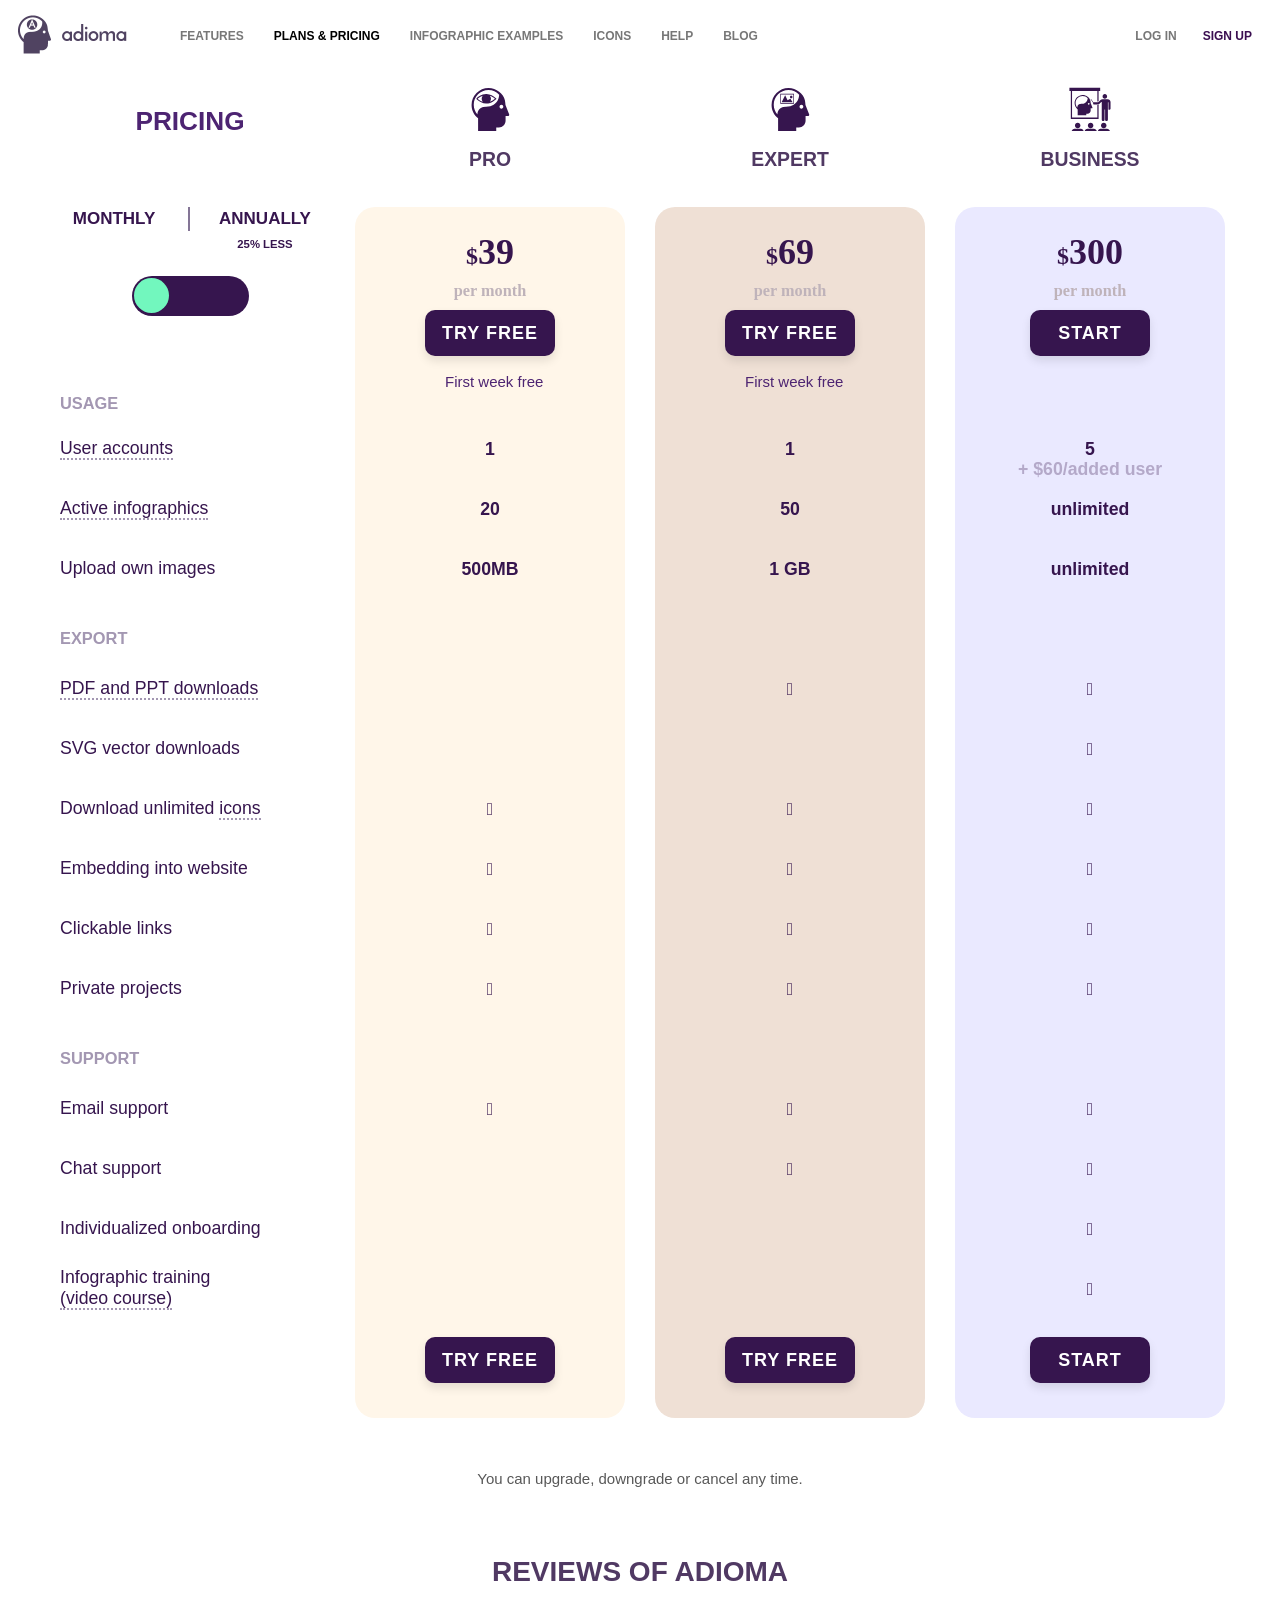
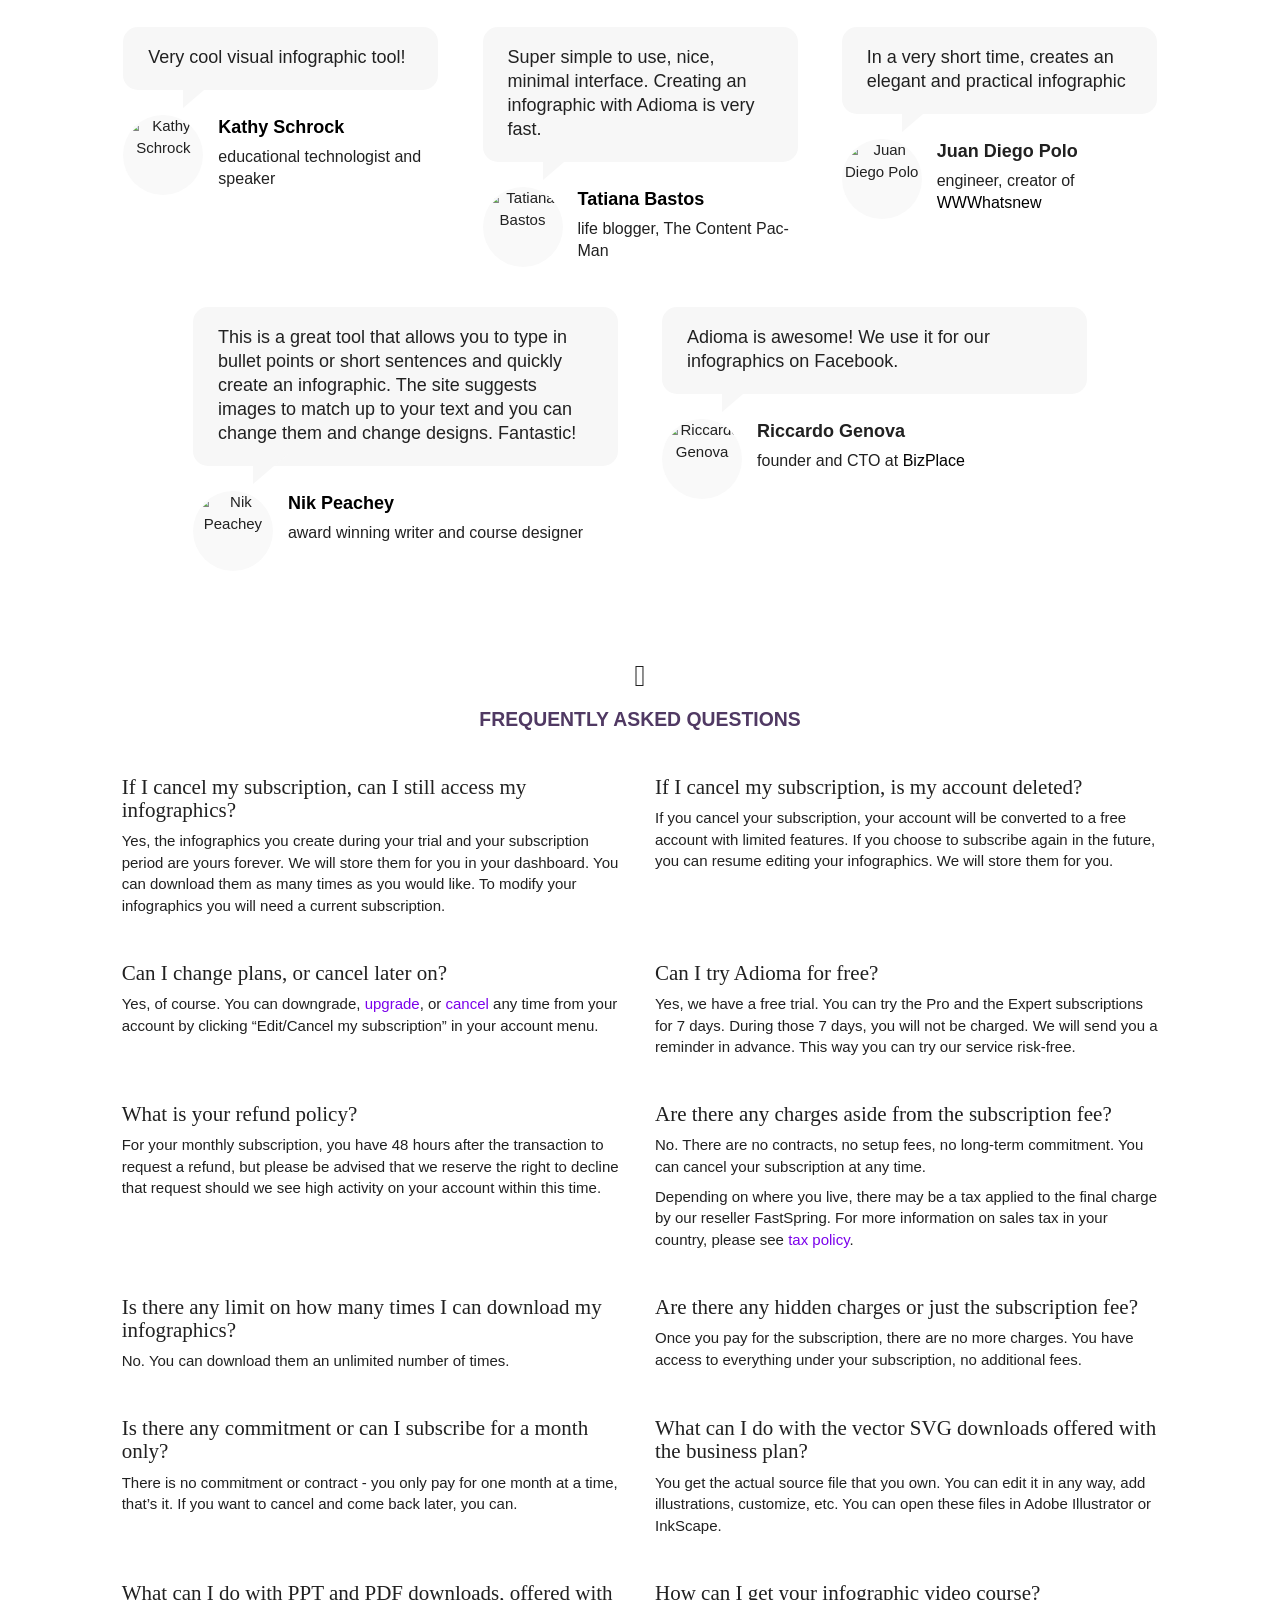
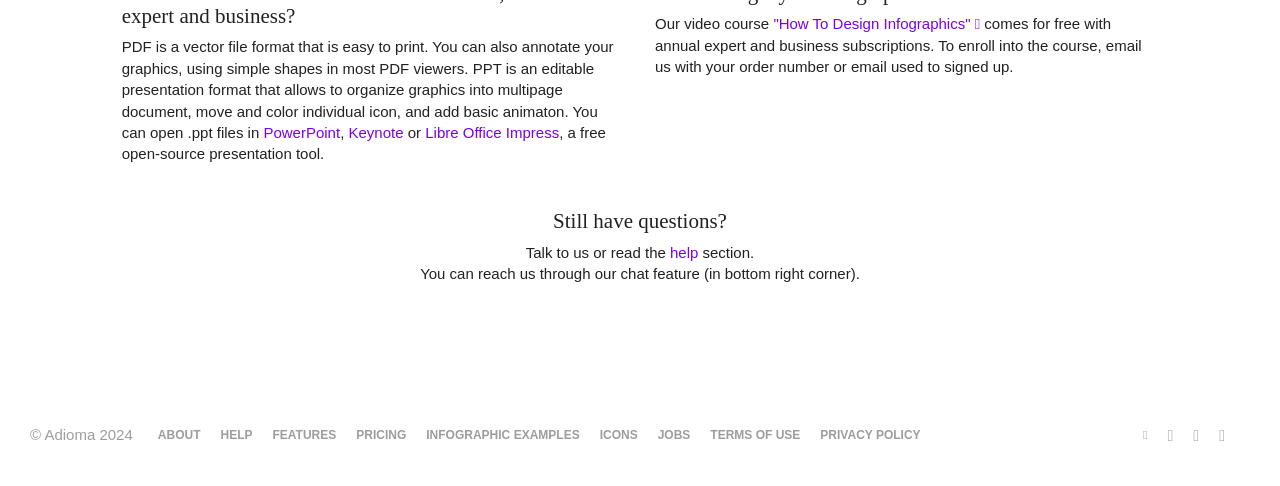
==== commit 9da4ad34: "new site structure" ====
--- a/pricing/index.html
+++ b/pricing/index.html
@@ -1,18 +1,18 @@
 <!DOCTYPE html>
-<!-- saved from url=(0069)https://web.archive.org/web/20260414124211/https://adioma.com/pricing -->
-<html lang="en" style="--wm-toolbar-height: 67px;"><head><meta http-equiv="Content-Type" content="text/html; charset=UTF-8"><script type="text/javascript" async="" src="./Pricing_files/tdp8n2hp"></script><script src="./Pricing_files/core-fcf8c9eac36aece9d290934b54a63296.js"></script><script async="" src="./Pricing_files/gtm.js"></script><script src="./Pricing_files/athena.js" type="text/javascript"></script>
-<script type="text/javascript">window.addEventListener('DOMContentLoaded',function(){var v=archive_analytics.values;v.service='wb';v.server_name='wwwb-app218.us.archive.org';v.server_ms=360;archive_analytics.send_pageview({});});</script>
-<script type="text/javascript" src="./Pricing_files/bundle-playback.js" charset="utf-8"></script>
-<script type="text/javascript" src="./Pricing_files/wombat.js" charset="utf-8"></script>
+<!-- saved from url=(0069)/pricing -->
+<html lang="en" style="--wm-toolbar-height: 1px;"><head><meta http-equiv="Content-Type" content="text/html; charset=UTF-8"><script async="" src="./assets_files/gtm.js"></script><script src="./assets_files/athena.js" type="text/javascript"></script>
+<script type="text/javascript">window.addEventListener('DOMContentLoaded',function(){var v=archive_analytics.values;v.service='wb';v.server_name='wwwb-app206.us.archive.org';v.server_ms=653;archive_analytics.send_pageview({});});</script>
+<script type="text/javascript" src="./assets_files/bundle-playback.js" charset="utf-8"></script>
+<script type="text/javascript" src="./assets_files/wombat.js" charset="utf-8"></script>
 <script>window.RufflePlayer=window.RufflePlayer||{};window.RufflePlayer.config={"autoplay":"on","unmuteOverlay":"hidden","showSwfDownload":true};</script>
-<script type="text/javascript" src="./Pricing_files/ruffle.js"></script>
+<script type="text/javascript" src="./assets_files/ruffle.js"></script>
 <script type="text/javascript">
     __wm.init("https://web.archive.org/web");
-  __wm.wombat("https://adioma.com/pricing","20260414124211","https://web.archive.org/","web","https://web-static.archive.org/_static/",
-	      "1776170531");
+  __wm.wombat("https://adioma.com/pricing","20240302040630","https://web.archive.org/","web","https://web-static.archive.org/_static/",
+	      "1709352390");
 </script>
-<link rel="stylesheet" type="text/css" href="./Pricing_files/banner-styles.css">
-<link rel="stylesheet" type="text/css" href="./Pricing_files/iconochive.css">
+<link rel="stylesheet" type="text/css" href="./assets_files/banner-styles.css">
+<link rel="stylesheet" type="text/css" href="./assets_files/iconochive.css">
 <!-- End Wayback Rewrite JS Include -->
 
         
@@ -33,24 +33,24 @@
     <meta name="twitter:site" content="@adiomaapp">
     <meta name="twitter:creator" content="@adiomaapp">
         
-	<meta name="csrf-token" content="mbHlTbxT9cTAckCaumxaxGuK2HzkaEu9eEkX7HuY">
-
-
-        <link href="./Pricing_files/application.css" rel="stylesheet">
-        
-        <link rel="apple-touch-icon-precomposed" sizes="57x57" href="https://web.archive.org/web/20260414124211im_/https://cdn.adioma.com/assets/images/favicon/apple-touch-icon-57x57.png">
-        <link rel="apple-touch-icon-precomposed" sizes="114x114" href="https://web.archive.org/web/20260414124211im_/https://cdn.adioma.com/assets/images/favicon/apple-touch-icon-114x114.png">
-        <link rel="apple-touch-icon-precomposed" sizes="72x72" href="https://web.archive.org/web/20260414124211im_/https://cdn.adioma.com/assets/images/favicon/apple-touch-icon-72x72.png">
-        <link rel="apple-touch-icon-precomposed" sizes="144x144" href="https://web.archive.org/web/20260414124211im_/https://cdn.adioma.com/assets/images/favicon/apple-touch-icon-144x144.png">
-        <link rel="apple-touch-icon-precomposed" sizes="60x60" href="https://web.archive.org/web/20260414124211im_/https://cdn.adioma.com/assets/images/favicon/apple-touch-icon-60x60.png">
-        <link rel="apple-touch-icon-precomposed" sizes="120x120" href="https://web.archive.org/web/20260414124211im_/https://cdn.adioma.com/assets/images/favicon/apple-touch-icon-120x120.png">
-        <link rel="apple-touch-icon-precomposed" sizes="76x76" href="https://web.archive.org/web/20260414124211im_/https://cdn.adioma.com/assets/images/favicon/apple-touch-icon-76x76.png">
-        <link rel="apple-touch-icon-precomposed" sizes="152x152" href="https://web.archive.org/web/20260414124211im_/https://cdn.adioma.com/assets/images/favicon/apple-touch-icon-152x152.png">
-        <link rel="icon" type="image/png" href="https://web.archive.org/web/20260414124211im_/https://cdn.adioma.com/assets/images/favicon/favicon-196x196.png" sizes="196x196">
-        <link rel="icon" type="image/png" href="https://web.archive.org/web/20260414124211im_/https://cdn.adioma.com/assets/images/favicon/favicon-96x96.png" sizes="96x96">
-        <link rel="icon" type="image/png" href="https://web.archive.org/web/20260414124211im_/https://cdn.adioma.com/assets/images/favicon/favicon-32x32.png" sizes="32x32">
-        <link rel="icon" type="image/png" href="https://web.archive.org/web/20260414124211im_/https://cdn.adioma.com/assets/images/favicon/favicon-16x16.png" sizes="16x16">
-        <link rel="icon" type="image/png" href="https://web.archive.org/web/20260414124211im_/https://cdn.adioma.com/assets/images/favicon/favicon-128.png" sizes="128x128">
+	<meta name="csrf-token" content="SfUGjvH2u6UalJO2cLvAMKYg5AYT7G92yZV2PvW9">
+
+
+        <link href="./assets_files/application.css" rel="stylesheet">
+        
+        <link rel="apple-touch-icon-precomposed" sizes="57x57" href="https://web.archive.org/web/20240302040630im_/https://cdn.adioma.com/assets/images/favicon/apple-touch-icon-57x57.png">
+        <link rel="apple-touch-icon-precomposed" sizes="114x114" href="https://web.archive.org/web/20240302040630im_/https://cdn.adioma.com/assets/images/favicon/apple-touch-icon-114x114.png">
+        <link rel="apple-touch-icon-precomposed" sizes="72x72" href="https://web.archive.org/web/20240302040630im_/https://cdn.adioma.com/assets/images/favicon/apple-touch-icon-72x72.png">
+        <link rel="apple-touch-icon-precomposed" sizes="144x144" href="https://web.archive.org/web/20240302040630im_/https://cdn.adioma.com/assets/images/favicon/apple-touch-icon-144x144.png">
+        <link rel="apple-touch-icon-precomposed" sizes="60x60" href="https://web.archive.org/web/20240302040630im_/https://cdn.adioma.com/assets/images/favicon/apple-touch-icon-60x60.png">
+        <link rel="apple-touch-icon-precomposed" sizes="120x120" href="https://web.archive.org/web/20240302040630im_/https://cdn.adioma.com/assets/images/favicon/apple-touch-icon-120x120.png">
+        <link rel="apple-touch-icon-precomposed" sizes="76x76" href="https://web.archive.org/web/20240302040630im_/https://cdn.adioma.com/assets/images/favicon/apple-touch-icon-76x76.png">
+        <link rel="apple-touch-icon-precomposed" sizes="152x152" href="https://web.archive.org/web/20240302040630im_/https://cdn.adioma.com/assets/images/favicon/apple-touch-icon-152x152.png">
+        <link rel="icon" type="image/png" href="https://web.archive.org/web/20240302040630im_/https://cdn.adioma.com/assets/images/favicon/favicon-196x196.png" sizes="196x196">
+        <link rel="icon" type="image/png" href="https://web.archive.org/web/20240302040630im_/https://cdn.adioma.com/assets/images/favicon/favicon-96x96.png" sizes="96x96">
+        <link rel="icon" type="image/png" href="https://web.archive.org/web/20240302040630im_/https://cdn.adioma.com/assets/images/favicon/favicon-32x32.png" sizes="32x32">
+        <link rel="icon" type="image/png" href="https://web.archive.org/web/20240302040630im_/https://cdn.adioma.com/assets/images/favicon/favicon-16x16.png" sizes="16x16">
+        <link rel="icon" type="image/png" href="https://web.archive.org/web/20240302040630im_/https://cdn.adioma.com/assets/images/favicon/favicon-128.png" sizes="128x128">
         <meta name="application-name" content="Adioma">
         <meta name="msapplication-TileColor" content="#FFFFFF">
         <meta name="msapplication-TileImage" content="https://cdn.adioma.com/assets/images/favicon/mstile-144x144.png">
@@ -95,7 +95,7 @@
             "siteId":601106,
             "cookiePolicyId":7903815}; 
         </script>
-        <script type="text/javascript" src="./Pricing_files/iubenda_cs.js" charset="UTF-8" async=""></script>
+        <script type="text/javascript" src="./assets_files/iubenda_cs.js" charset="UTF-8" async=""></script>
 <!--
 bg: F4EDE6
 text: 79688b
@@ -103,7 +103,7 @@
         <script>(function(w,d,s,l,i){w[l]=w[l]||[];w[l].push({'gtm.start':
                                 new Date().getTime(),event:'gtm.js'});var f=d.getElementsByTagName(s)[0],
                         j=d.createElement(s),dl=l!='dataLayer'?'&l='+l:'';j.async=true;j.src=
-                        'https://web.archive.org/web/20260414124211/https://www.googletagmanager.com/gtm.js?id='+i+dl;f.parentNode.insertBefore(j,f);
+                        'https://web.archive.org/web/20240302040630/https://www.googletagmanager.com/gtm.js?id='+i+dl;f.parentNode.insertBefore(j,f);
                 })(window,document,'script','dataLayer','GTM-58RTLMW');</script>
         <!-- End Google Tag Manager -->
             
@@ -111,130 +111,39 @@
 
     <body style=" background: #FFF;"><!-- BEGIN WAYBACK TOOLBAR INSERT -->
 <script>__wm.rw(0);</script>
-<div id="wm-ipp-base" lang="en" style="display: block; direction: ltr; height: 67px;" toolbar-mode="auto"><template shadowrootmode="closed"><div id="wm-ipp" style="position:fixed;left:0;top:0;right:0;">
-<div id="donato" style="position:relative;width:100%;height:0;">
-  <div id="donato-base">
-    <iframe id="donato-if" src="https://archive.org/includes/donate.php?as_page=1&amp;platform=wb&amp;referer=https%3A//web.archive.org/web/20260414124211/https%3A//adioma.com/pricing" scrolling="no" frameborder="0" style="width:100%; height:100%">
-    </iframe>
-  </div>
-</div><div id="wm-ipp-inside">
-  <div id="wm-toolbar" style="position:relative;display:flex;flex-flow:row nowrap;justify-content:space-between;" nav="async">
-    <div id="wm-logo" style="/*width:110px;*/padding-top:12px;">
-      <a href="https://web.archive.org/web/" title="Wayback Machine home page"><img src="https://web-static.archive.org/_static/images/toolbar/wayback-toolbar-logo-200.png" srcset="https://web-static.archive.org/_static/images/toolbar/wayback-toolbar-logo-100.png, https://web-static.archive.org/_static/images/toolbar/wayback-toolbar-logo-150.png 1.5x, https://web-static.archive.org/_static/images/toolbar/wayback-toolbar-logo-200.png 2x" alt="Wayback Machine" style="width:100px" border="0"></a>
-    </div>
-    <div class="c" style="display:flex;flex-flow:column nowrap;justify-content:space-between;flex:1;">
-      <form class="u" style="display:flex;flex-direction:row;flex-wrap:nowrap;" target="_top" method="get" action="https://web.archive.org/web/submit" name="wmtb" id="wmtb"><input type="text" name="url" id="wmtbURL" value="https://adioma.com/pricing" onfocus="this.focus();this.select();" style="flex:1;" autocomplete="off"><input type="hidden" name="type" value="replay"><input type="hidden" name="date" value="20260414124211"><input type="submit" value="Go">
-      </form>
-      <div style="display:flex;flex-flow:row nowrap;align-items:flex-end;">
-                <div class="s" id="wm-nav-captures" style="flex:1;"><a class="t" href="https://web.archive.org/web/*/https://adioma.com/pricing" title="See a list of every capture for this URL">84 captures</a><div class="r" title="Timespan for captures of this URL">4 Mar 2017 - 11 Aug 2026</div></div>
-        <div class="k">
-          <a href="https://web.archive.org/web/20260414124211/https://adioma.com/pricing" id="wm-graph-anchor">
-            <div id="wm-ipp-sparkline" title="Explore captures for this URL" style="position: relative">
-              <canvas id="wm-sparkline-canvas" width="775" height="27" border="0"></canvas>
-            <div class="yt" style="display: none; width: 25px; height: 27px;"></div><div class="mt" style="display: none; width: 2px; height: 27px;"></div></div>
-          </a>
-        </div>
-      </div>
-    </div>
-    <div class="n">
-      <table>
-        <tbody>
-          <!-- NEXT/PREV MONTH NAV AND MONTH INDICATOR -->
-          <tr class="m">
-            <td class="b" nowrap="nowrap"><a href="https://web.archive.org/web/20260312201204/https://adioma.com/pricing" title="20:12:04 Mar 12, 2026">Mar</a></td>
-            <td class="c" id="displayMonthEl" title="You are here: 12:42:11 Apr 14, 2026">APR</td>
-            <td class="f" nowrap="nowrap"><a href="https://web.archive.org/web/20260518094408/https://adioma.com/pricing" title="09:44:08 May 18, 2026">May</a></td>
-          </tr>
-          <!-- NEXT/PREV CAPTURE NAV AND DAY OF MONTH INDICATOR -->
-          <tr class="d">
-            <td class="b" nowrap="nowrap"><a href="https://web.archive.org/web/20260312201204/https://adioma.com/pricing" title="20:12:04 Mar 12, 2026"><span class="ta"></span></a></td>
-            <td class="c" id="displayDayEl" style="width:34px;font-size:22px;white-space:nowrap;" title="You are here: 12:42:11 Apr 14, 2026">14</td>
-            <td class="f" nowrap="nowrap"><a href="https://web.archive.org/web/20260518094408/https://adioma.com/pricing" title="09:44:08 May 18, 2026"><span class="ta"></span></a></td>
-          </tr>
-          <!-- NEXT/PREV YEAR NAV AND YEAR INDICATOR -->
-          <tr class="y">
-            <td class="b" nowrap="nowrap"><a href="https://web.archive.org/web/20250413211002/https://adioma.com/pricing" title="21:10:02 Apr 13, 2025">2025</a></td>
-            <td class="c" id="displayYearEl" title="You are here: 12:42:11 Apr 14, 2026">2026</td>
-            <td class="f" nowrap="nowrap">2027</td>
-          </tr>
-        </tbody>
-      </table>
-    </div>
-    <div class="r" style="display:flex;flex-flow:column nowrap;align-items:flex-end;justify-content:space-between;">
-      <div id="wm-btns" style="text-align:right;height:23px;">
-                <span class="xxs">
-          <div id="wm-save-snapshot-success">success</div>
-          <div id="wm-save-snapshot-fail">fail</div>
-          <a id="wm-save-snapshot-open" href="https://web.archive.org/web/20260414124211/https://adioma.com/pricing#" title="Share via My Web Archive" style="display: none;">
-            <span class="iconochive-web"></span>
-          </a>
-          <a href="https://archive.org/account/login.php" title="Sign In" id="wm-sign-in" style="display: inline-block;">
-            <span class="iconochive-person"></span>
-          </a>
-          <span id="wm-save-snapshot-in-progress" class="iconochive-web" style="display: none;"></span>
-        </span>
-                <a class="xxs" href="https://help.archive.org/help/category/the-wayback-machine/" title="Get some help using the Wayback Machine" style="top:-6px;"><span class="iconochive-question" style="color:rgb(87,186,244);font-size:160%;"></span></a>
-        <a id="wm-tb-close" href="https://web.archive.org/web/20260414124211/https://adioma.com/pricing#close" style="top:-2px;" title="Close the toolbar"><span class="iconochive-remove-circle" style="color:#888888;font-size:240%;"></span></a>
-      </div>
-      <div id="wm-share" class="xxs">
-        <a href="https://web.archive.org/web/20260414124211/http://web.archive.org/screenshot/https://adioma.com/pricing" id="wm-screenshot" title="screenshot" style="visibility: hidden;">
-          <span class="wm-icon-screen-shot"></span>
-        </a>
-        <a href="https://web.archive.org/web/20260414124211/https://adioma.com/pricing#" id="wm-video" title="video">
-          <span class="iconochive-movies"></span>
-        </a>
-        <a id="wm-share-facebook" href="https://web.archive.org/web/20260414124211/https://adioma.com/pricing#" data-url="https://web.archive.org/web/20260414124211/https://adioma.com/pricing" title="Share on Facebook" style="margin-right:5px;" target="_blank"><span class="iconochive-facebook" style="color:#3b5998;font-size:160%;"></span></a>
-        <a id="wm-share-twitter" href="https://web.archive.org/web/20260414124211/https://adioma.com/pricing#" data-url="https://web.archive.org/web/20260414124211/https://adioma.com/pricing" title="Share on Twitter" style="margin-right:5px;" target="_blank"><span class="iconochive-twitter" style="color:#1dcaff;font-size:160%;"></span></a>
-      </div>
-      <div style="padding-right:2px;text-align:right;white-space:nowrap;">
-        <a id="wm-expand" class="wm-btn wm-closed" href="https://web.archive.org/web/20260414124211/https://adioma.com/pricing#expand"><span id="wm-expand-icon" class="iconochive-down-solid"></span> <span class="xxs" style="font-size:80%;">About this capture</span></a>
-      </div>
-    </div>
-  </div>
-    <div id="wm-capinfo" style="border-top:1px solid #777;display:none; overflow: hidden">
-        <div id="wm-capinfo-notice" source="api"></div>
-                <div id="wm-capinfo-collected-by" source="api" trigger="hover" token="Me972Gf1URHXt4wsGuuDJImLw5Eua1coVRg4vlsCYI-juKo5Dw2wz8r1UW-v24niC-sCGg"></div>
-    <div id="wm-capinfo-timestamps">
-    <div style="background-color:#666;color:#fff;font-weight:bold;text-align:center;padding:2px 0;" title="Timestamps for the elements of this page">TIMESTAMPS</div>
-    <div>
-      <div id="wm-capresources" style="margin:0 5px 5px 5px;max-height:250px;overflow-y:scroll !important"></div>
-      <div id="wm-capresources-loading" style="text-align:left;margin:0 20px 5px 5px;display:none"><img src="https://web-static.archive.org/_static/images/loading.gif" alt="loading"></div>
-    </div>
-    </div>
-  </div></div></div><link rel="stylesheet" type="text/css" href="./Pricing_files/banner-styles.css"><link rel="stylesheet" type="text/css" href="./Pricing_files/iconochive.css"><div class="wb-autocomplete-suggestions "></div></template>
-</div><div id="wm-ipp-print">The Wayback Machine - https://web.archive.org/web/20260414124211/https://adioma.com/pricing</div>
+<div id="wm-ipp-print">The Wayback Machine - /pricing</div>
 <script type="text/javascript">//<![CDATA[
-__wm.bt(775,27,25,2,"web","https://adioma.com/pricing","20260414124211",1996,"https://web-static.archive.org/_static/",["https://web-static.archive.org/_static/css/banner-styles.css?v=1utQkbB3","https://web-static.archive.org/_static/css/iconochive.css?v=3PDvdIFv"], false);
+__wm.bt(775,27,25,2,"web","https://adioma.com/pricing","20240302040630",1996,"https://web-static.archive.org/_static/",["https://web-static.archive.org/_static/css/banner-styles.css?v=1utQkbB3","https://web-static.archive.org/_static/css/iconochive.css?v=3PDvdIFv"], false);
   __wm.rw(1);
 //]]></script>
 <!-- END WAYBACK TOOLBAR INSERT -->
  
     <!-- Google Tag Manager (noscript) -->
-        <noscript><iframe src="https://web.archive.org/web/20260414124211if_/https://www.googletagmanager.com/ns.html?id=GTM-58RTLMW" height="0" width="0" style="display:none;visibility:hidden"></iframe></noscript>
+        <noscript><iframe src="https://web.archive.org/web/20240302040630if_/https://www.googletagmanager.com/ns.html?id=GTM-58RTLMW" height="0" width="0" style="display:none;visibility:hidden"></iframe></noscript>
         <!-- End Google Tag Manager (noscript) -->
         
     <nav role="navigation" class=" navbar navbar-default navbar-static-top">
       <div class="container-fluid header">
             <div class="navbar-header navbar-left pull-left">
-              <a class="navbar-brand" href="https://web.archive.org/web/20260414124211/https://adioma.com/"><img src="./Pricing_files/adioma-logo-full.png"></a>
+              <a class="navbar-brand" href="/"><img src="./assets_files/adioma-logo-full.png"></a>
               <ul class="left-menunav nav navbar-nav pull-left">
                   <li class="top-menu-item hidden-xs">
-                                                <a href="https://web.archive.org/web/20260414124211/https://adioma.com/features" class="">Features</a>
+                                                <a href="/features" class="">Features</a>
                                         </li>
                    <li class="top-menu-item hidden-xs">
                                              <a style="color: #000 !important;"><span class="hidden-sm">Plans &amp; </span>Pricing</a>
                                         </li>
                   <li class="top-menu-item hidden-xs">
-                                                <a href="https://web.archive.org/web/20260414124211/https://adioma.com/infographics" title="Examples of infographics made by our users"><span class="hidden-sm">Infographic </span>Examples</a>
+                                                <a href="/infographics" title="Examples of infographics made by our users"><span class="hidden-sm">Infographic </span>Examples</a>
                                         </li>
                   <li class="top-menu-item hidden-xs">
-                                                <a href="https://web.archive.org/web/20260414124211/https://adioma.com/icons" title="Browse our icon collection">Icons</a>
+                                                <a href="/icons" title="Browse our icon collection">Icons</a>
                                         </li>
                    <li class="top-menu-item hidden-xs hidden-sm">
-                        <a href="https://web.archive.org/web/20260414124211/http://help.adioma.com/">Help</a>
+                        <a href="https://web.archive.org/web/20240302040630/http://help.adioma.com/">Help</a>
                    </li>
                     <li class="top-menu-item hidden-xs">
-                      <a href="https://web.archive.org/web/20260414124211/https://blog.adioma.com/">Blog</a>
+                      <a href="https://web.archive.org/web/20240302040630/https://blog.adioma.com/">Blog</a>
                   </li>
                 
               </ul>
@@ -244,10 +153,10 @@
               <ul class="nav pull-left navbarform" style="
     margin-top: 3px;">
                 <li class="menu-login pull-left hidden-xs">
-                    <p class="navbar-text" style="margin: 18px 0;"><a class="btn btn-link" style="color: #777;" href="https://web.archive.org/web/20260414124211/https://adioma.com/login"><strong>LOG IN</strong></a></p>
+                    <p class="navbar-text" style="margin: 18px 0;"><a class="btn btn-link" style="color: #777;" href="/login"><strong>LOG IN</strong></a></p>
                 </li>
                 <li class="menu-login pull-left">
-                    <p class="navbar-text" style="margin: 18px 0;"><a class="btn btn-link" style="color: #3B0F51;" href="https://web.archive.org/web/20260414124211/https://adioma.com/pricing"><strong>SIGN UP</strong></a></p>
+                    <p class="navbar-text" style="margin: 18px 0;"><a class="btn btn-link" style="color: #3B0F51;" href="/pricing"><strong>SIGN UP</strong></a></p>
                 </li>
                 <li class="account-menu-dropdown dropdown pull-right visible-xs">
 
@@ -259,12 +168,12 @@
                 </button>
                   <ul class="nav dropdown-menu account-menu">
                       
-                                <li class=""><a href="https://web.archive.org/web/20260414124211/https://adioma.com/features">Features</a></li>
-                                <li class=" active"><a href="https://web.archive.org/web/20260414124211/https://adioma.com/pricing">Pricing</a></li>
-                                <li class=""><a href="https://web.archive.org/web/20260414124211/https://adioma.com/infographics">Infographic Examples</a></li>
-                                <li><a href="https://web.archive.org/web/20260414124211/http://help.adioma.com/">Help</a></li>
-                                <li><a class="btn btn-success btn-block" href="https://web.archive.org/web/20260414124211/https://adioma.com/login">Log In</a></li>
-                                <li><a class="btn btn-primary btn-block" href="https://web.archive.org/web/20260414124211/https://adioma.com/pricing">Sign Up</a></li>
+                                <li class=""><a href="/features">Features</a></li>
+                                <li class=" active"><a href="/pricing">Pricing</a></li>
+                                <li class=""><a href="/infographics">Infographic Examples</a></li>
+                                <li><a href="https://web.archive.org/web/20240302040630/http://help.adioma.com/">Help</a></li>
+                                <li><a class="btn btn-success btn-block" href="/login">Log In</a></li>
+                                <li><a class="btn btn-primary btn-block" href="/pricing">Sign Up</a></li>
                   </ul>
                 </li>
               </ul>
@@ -334,7 +243,7 @@
                               <div class="rowOverlay"><span>SVG vector downloads</span></div>
                           </div>
                           <div class="p-item">
-                              <div class="rowOverlay"><span>Download unlimited <a href="https://web.archive.org/web/20260414124211/https://adioma.com/icons">icons</a></span></div>
+                              <div class="rowOverlay"><span>Download unlimited <a href="/icons">icons</a></span></div>
                           </div>
                           <div class="p-item">
                               <div class="rowOverlay"><span>Embedding into website</span></div>
@@ -358,30 +267,30 @@
                               <div class="rowOverlay"><span>Individualized onboarding</span></div>
                           </div>
                           <div class="p-item">
-                              <div class="rowOverlay"><span>Infographic training<br><a href="https://web.archive.org/web/20260414124211/https://learn.adioma.com/" target="_blank">(video course)</a></span></div>
+                              <div class="rowOverlay"><span>Infographic training<br><a href="https://web.archive.org/web/20240302040630/https://learn.adioma.com/" target="_blank">(video course)</a></span></div>
                           </div>
                       </div>
                   </div>
               </div>
               <div class="pricing-plan col-sm-3" id="pro">
                   <div class="p-header hidden-xs">
-                          <img src="./Pricing_files/professional.svg" height="45" alt="">
+                          <img src="./assets_files/professional.svg" height="45" alt="">
                           <h2>Pro</h2>
                   </div>
                   <div class="plan-features">
                       <div class="p-subheader">
-                          <img class="visible-xs pull-right" src="./Pricing_files/professional.svg" height="71" alt="">
+                          <img class="visible-xs pull-right" src="./assets_files/professional.svg" height="71" alt="">
                           <h2 class="visible-xs">Pro</h2>
                           <div class="price-block">
                               <p class="price">
                                   <span class="currency">$</span><span class="counter" data-mo="39" data-ann="29">39</span>
                                   <span class="unit">per month</span>
                               </p>
-                              <a class="subscribe-link monthly btn btn-default btn-lg " href="https://web.archive.org/web/20260414124211/https://adioma.com/pricing#" onclick="orderClick('monthly-pro-trial-subscription');">  
+                              <a class="subscribe-link monthly btn btn-default btn-lg " href="/pricing#" onclick="orderClick('monthly-pro-trial-subscription');">  
                                             TRY FREE
                                     </a>
                 
-                <a class="subscribe-link annualy btn btn-default btn-lg " style="display: none;" href="https://web.archive.org/web/20260414124211/https://adioma.com/pricing#" onclick="orderClick('annual-pro-subscription');">
+                <a class="subscribe-link annualy btn btn-default btn-lg " style="display: none;" href="/pricing#" onclick="orderClick('annual-pro-subscription');">
                    START
                 </a>                              <p class="extra-details">
                                     <span class="monthly">&nbsp;
@@ -428,34 +337,34 @@
                       </div>
 
                       <div class="bottom-btn hidden-xs">
-                      <a class="subscribe-link monthly btn btn-default btn-lg " href="https://web.archive.org/web/20260414124211/https://adioma.com/pricing#" onclick="orderClick('monthly-pro-trial-subscription');">  
+                      <a class="subscribe-link monthly btn btn-default btn-lg " href="/pricing#" onclick="orderClick('monthly-pro-trial-subscription');">  
                                             TRY FREE
                                     </a>
                 
-                <a class="subscribe-link annualy btn btn-default btn-lg " style="display: none;" href="https://web.archive.org/web/20260414124211/https://adioma.com/pricing#" onclick="orderClick('annual-pro-subscription');">
+                <a class="subscribe-link annualy btn btn-default btn-lg " style="display: none;" href="/pricing#" onclick="orderClick('annual-pro-subscription');">
                    START
                 </a>                      </div>
                   </div>
               </div>
               <div class="pricing-plan col-sm-3" id="expert">
                   <div class="p-header hidden-xs">
-                      <img src="./Pricing_files/expert.svg" height="45" alt="">
+                      <img src="./assets_files/expert.svg" height="45" alt="">
                       <h2>Expert</h2>
                   </div>
                   <div class="plan-features">
                       <div class="p-subheader">
-                          <img class="visible-xs pull-right" src="./Pricing_files/expert.svg" height="71" alt="">
+                          <img class="visible-xs pull-right" src="./assets_files/expert.svg" height="71" alt="">
                           <h2 class="visible-xs">Expert</h2>
                           <div class="price-block">
                               <p class="price">
                                   <span class="currency">$</span><span class="counter" data-mo="69" data-ann="52">69</span>
                                   <span class="unit">per month</span>
                               </p>
-                              <a class="subscribe-link monthly btn btn-default btn-lg " href="https://web.archive.org/web/20260414124211/https://adioma.com/pricing#" onclick="orderClick('monthly-expert-trial-subscription');">  
+                              <a class="subscribe-link monthly btn btn-default btn-lg " href="/pricing#" onclick="orderClick('monthly-expert-trial-subscription');">  
                                             TRY FREE
                                     </a>
            
-                <a class="subscribe-link annualy btn btn-default btn-lg " style="display: none;" href="https://web.archive.org/web/20260414124211/https://adioma.com/pricing#" onclick="orderClick('annual-expert-subscription');">
+                <a class="subscribe-link annualy btn btn-default btn-lg " style="display: none;" href="/pricing#" onclick="orderClick('annual-expert-subscription');">
                    START
                 </a>                              <p class="extra-details">
                                     <span class="monthly">&nbsp;
@@ -500,39 +409,39 @@
 
                           <div class="p-item">Email support</div>
                           <div class="p-item">Chat support</div>
-                          <div class="p-item annualy" style="display: none;">Infographic <a href="https://web.archive.org/web/20260414124211/https://learn.adioma.com/" target="_blank">video  course</a></div>
+                          <div class="p-item annualy" style="display: none;">Infographic <a href="https://web.archive.org/web/20240302040630/https://learn.adioma.com/" target="_blank">video  course</a></div>
 
                       </div>
 
                       <div class="bottom-btn hidden-xs">
-                        <a class="subscribe-link monthly btn btn-default btn-lg " href="https://web.archive.org/web/20260414124211/https://adioma.com/pricing#" onclick="orderClick('monthly-expert-trial-subscription');">  
+                        <a class="subscribe-link monthly btn btn-default btn-lg " href="/pricing#" onclick="orderClick('monthly-expert-trial-subscription');">  
                                             TRY FREE
                                     </a>
            
-                <a class="subscribe-link annualy btn btn-default btn-lg " style="display: none;" href="https://web.archive.org/web/20260414124211/https://adioma.com/pricing#" onclick="orderClick('annual-expert-subscription');">
+                <a class="subscribe-link annualy btn btn-default btn-lg " style="display: none;" href="/pricing#" onclick="orderClick('annual-expert-subscription');">
                    START
                 </a>                      </div>
                   </div>
               </div>
               <div class="pricing-plan col-sm-3" id="business">
                   <div class="p-header hidden-xs">
-                      <img src="./Pricing_files/business.svg" height="45" alt="">
+                      <img src="./assets_files/business.svg" height="45" alt="">
                       <h2>Business</h2>
                   </div>
                   <div class="plan-features">
                       <div class="p-subheader">
-                          <img class="visible-xs pull-right" src="./Pricing_files/business.svg" height="71" alt="">
+                          <img class="visible-xs pull-right" src="./assets_files/business.svg" height="71" alt="">
                           <h2 class="visible-xs">Business</h2>
                           <div class="price-block">
                               <p class="price">
                                   <span class="currency">$</span><span class="counter" data-mo="300" data-ann="225">300</span>
                                   <span class="unit">per month</span>
                               </p>
-                              <a class="subscribe-link monthly btn btn-default btn-lg " href="https://web.archive.org/web/20260414124211/https://adioma.com/pricing#" onclick="orderClick('monthly-business-subscription');"> 
+                              <a class="subscribe-link monthly btn btn-default btn-lg " href="/pricing#" onclick="orderClick('monthly-business-subscription');"> 
                    START
                 </a>
                 
-                <a class="subscribe-link annualy btn btn-default btn-lg  " style="display: none;" href="https://web.archive.org/web/20260414124211/https://adioma.com/pricing#" onclick="orderClick('annual-business-subscription');"> 
+                <a class="subscribe-link annualy btn btn-default btn-lg  " style="display: none;" href="/pricing#" onclick="orderClick('annual-business-subscription');"> 
                    START
                 </a>                              <p class="extra-details">
                                     <span class="monthly">&nbsp;
@@ -578,14 +487,14 @@
                           <div class="p-item">Email support</div>
                           <div class="p-item">Chat support</div>
                           <div class="p-item">Individualized onboarding</div>
-                          <div class="p-item">Infographic <a href="https://web.archive.org/web/20260414124211/https://learn.adioma.com/" target="_blank">video course</a></div>
+                          <div class="p-item">Infographic <a href="https://web.archive.org/web/20240302040630/https://learn.adioma.com/" target="_blank">video course</a></div>
                       </div>
                       <div class="bottom-btn hidden-xs">
-                         <a class="subscribe-link monthly btn btn-default btn-lg " href="https://web.archive.org/web/20260414124211/https://adioma.com/pricing#" onclick="orderClick('monthly-business-subscription');"> 
+                         <a class="subscribe-link monthly btn btn-default btn-lg " href="/pricing#" onclick="orderClick('monthly-business-subscription');"> 
                    START
                 </a>
                 
-                <a class="subscribe-link annualy btn btn-default btn-lg  " style="display: none;" href="https://web.archive.org/web/20260414124211/https://adioma.com/pricing#" onclick="orderClick('annual-business-subscription');"> 
+                <a class="subscribe-link annualy btn btn-default btn-lg  " style="display: none;" href="/pricing#" onclick="orderClick('annual-business-subscription');"> 
                    START
                 </a>                      </div>
                   </div>
@@ -606,10 +515,10 @@
                         <p>Very cool visual infographic tool!</p>
                         <div class="c">
                             <div class="avatar">
-                                <img class="image-lazyload" width="80" height="80" alt="Kathy Schrock" src="./Pricing_files/dummy1px.png" data-srcset="https://web.archive.org/web/20260414124211im_/https://cdn.adioma.com/assets/images/testimonials/testimonial-1.jpg 1x, https://web.archive.org/web/20260414124211im_/https://cdn.adioma.com/assets/images/testimonials/testimonial-1.jpg 2x" data-src="https://web.archive.org/web/20260414124211/https://cdn.adioma.com/assets/images/testimonials/testimonial-1.jpg">
+                                <img class="image-lazyload" width="80" height="80" alt="Kathy Schrock" src="https://web.archive.org/web/20240302040630im_/https://cdn.adioma.com/assets/images/homepage/dummy1px.png" data-srcset="https://web.archive.org/web/20240302040630im_/https://cdn.adioma.com/assets/images/testimonials/testimonial-1.jpg 1x, https://web.archive.org/web/20240302040630im_/https://cdn.adioma.com/assets/images/testimonials/testimonial-1.jpg 2x" data-src="https://web.archive.org/web/20240302040630/https://cdn.adioma.com/assets/images/testimonials/testimonial-1.jpg">
                             </div>
                             <div class="metadata">
-                                <span class="author"><a href="https://web.archive.org/web/20260414124211/http://www.schrockguide.net/" target="_blank" rel="nofollow">Kathy Schrock</a></span>
+                                <span class="author"><a href="https://web.archive.org/web/20240302040630/http://www.schrockguide.net/" target="_blank" rel="nofollow">Kathy Schrock</a></span>
                                 <cite>educational technologist and speaker</cite>
                             </div>
                         </div>
@@ -618,10 +527,10 @@
                         <p>Super simple to use, nice, minimal interface. Creating an infographic with Adioma is very fast.</p>
                         <div class="c">
                             <div class="avatar">
-                                <img class="image-lazyload" width="80" height="80" alt="Tatiana Bastos" src="./Pricing_files/dummy1px.png" data-srcset="https://web.archive.org/web/20260414124211im_/https://cdn.adioma.com/assets/images/testimonials/testimonial-4.jpg 1x, https://web.archive.org/web/20260414124211im_/https://cdn.adioma.com/assets/images/testimonials/testimonial-4.jpg 2x" data-src="https://web.archive.org/web/20260414124211/https://cdn.adioma.com/assets/images/testimonials/testimonial-4.jpg">
+                                <img class="image-lazyload" width="80" height="80" alt="Tatiana Bastos" src="https://web.archive.org/web/20240302040630im_/https://cdn.adioma.com/assets/images/homepage/dummy1px.png" data-srcset="https://web.archive.org/web/20240302040630im_/https://cdn.adioma.com/assets/images/testimonials/testimonial-4.jpg 1x, https://web.archive.org/web/20240302040630im_/https://cdn.adioma.com/assets/images/testimonials/testimonial-4.jpg 2x" data-src="https://web.archive.org/web/20240302040630/https://cdn.adioma.com/assets/images/testimonials/testimonial-4.jpg">
                             </div>
                             <div class="metadata">
-                                <span class="author"><a href="https://web.archive.org/web/20260414124211/https://efzin.co/" target="_blank" rel="nofollow">Tatiana Bastos</a></span>
+                                <span class="author"><a href="https://web.archive.org/web/20240302040630/https://efzin.co/" target="_blank" rel="nofollow">Tatiana Bastos</a></span>
                                 <cite>life blogger, The Content Pac-Man</cite>
                             </div>
                         </div>
@@ -630,11 +539,11 @@
                         <p>In a very short time, creates an elegant and practical infographic</p>
                         <div class="c">
                             <div class="avatar">
-                                <img class="image-lazyload" width="80" height="80" alt="Juan Diego Polo" src="./Pricing_files/dummy1px.png" data-srcset="https://web.archive.org/web/20260414124211im_/https://cdn.adioma.com/assets/images/testimonials/testimonial-2.jpg 1x, https://web.archive.org/web/20260414124211im_/https://cdn.adioma.com/assets/images/testimonials/testimonial-2.jpg 2x" data-src="https://web.archive.org/web/20260414124211/https://cdn.adioma.com/assets/images/testimonials/testimonial-2.jpg">
+                                <img class="image-lazyload" width="80" height="80" alt="Juan Diego Polo" src="https://web.archive.org/web/20240302040630im_/https://cdn.adioma.com/assets/images/homepage/dummy1px.png" data-srcset="https://web.archive.org/web/20240302040630im_/https://cdn.adioma.com/assets/images/testimonials/testimonial-2.jpg 1x, https://web.archive.org/web/20240302040630im_/https://cdn.adioma.com/assets/images/testimonials/testimonial-2.jpg 2x" data-src="https://web.archive.org/web/20240302040630/https://cdn.adioma.com/assets/images/testimonials/testimonial-2.jpg">
                             </div>
                             <div class="metadata">
                                 <span class="author">Juan Diego Polo</span>
-                                <cite>engineer, creator of <a href="https://web.archive.org/web/20260414124211/http://wwwhatsnew.com/" target="_blank" rel="nofollow">WWWhatsnew</a></cite>
+                                <cite>engineer, creator of <a href="https://web.archive.org/web/20240302040630/http://wwwhatsnew.com/" target="_blank" rel="nofollow">WWWhatsnew</a></cite>
                             </div>
                         </div>
 
@@ -643,10 +552,10 @@
                         <p>This is a great tool that allows you to type in bullet points or short sentences and quickly create an infographic. The site suggests images to match up to your text and you can change them and change designs. Fantastic!</p>
                         <div class="c">
                             <div class="avatar">
-                                <img class="image-lazyload" width="80" height="80" alt="Nik Peachey" src="./Pricing_files/dummy1px.png" data-srcset="https://web.archive.org/web/20260414124211im_/https://cdn.adioma.com/assets/images/testimonials/testimonial-3.jpg 1x, https://web.archive.org/web/20260414124211im_/https://cdn.adioma.com/assets/images/testimonials/testimonial-3.jpg 2x" data-src="https://web.archive.org/web/20260414124211/https://cdn.adioma.com/assets/images/testimonials/testimonial-3.jpg">
+                                <img class="image-lazyload" width="80" height="80" alt="Nik Peachey" src="https://web.archive.org/web/20240302040630im_/https://cdn.adioma.com/assets/images/homepage/dummy1px.png" data-srcset="https://web.archive.org/web/20240302040630im_/https://cdn.adioma.com/assets/images/testimonials/testimonial-3.jpg 1x, https://web.archive.org/web/20240302040630im_/https://cdn.adioma.com/assets/images/testimonials/testimonial-3.jpg 2x" data-src="https://web.archive.org/web/20240302040630/https://cdn.adioma.com/assets/images/testimonials/testimonial-3.jpg">
                             </div>
                             <div class="metadata">
-                                <span class="author"><a href="https://web.archive.org/web/20260414124211/https://twitter.com/nikpeachey" target="_blank" rel="nofollow">Nik Peachey</a></span>
+                                <span class="author"><a href="https://web.archive.org/web/20240302040630/https://twitter.com/nikpeachey" target="_blank" rel="nofollow">Nik Peachey</a></span>
                                 <cite>award winning writer and course designer</cite>
                             </div>
                         </div>
@@ -655,11 +564,11 @@
                         <p>Adioma is awesome! We use it for our infographics on Facebook.</p>
                         <div class="c">
                             <div class="avatar">
-                                <img class="image-lazyload" width="80" height="80" alt="Riccardo Genova" src="./Pricing_files/dummy1px.png" data-srcset="https://web.archive.org/web/20260414124211im_/https://cdn.adioma.com/assets/images/testimonials/testimonial-5.jpg 1x, https://web.archive.org/web/20260414124211im_/https://cdn.adioma.com/assets/images/testimonials/testimonial-5.jpg 2x" data-src="https://web.archive.org/web/20260414124211/https://cdn.adioma.com/assets/images/testimonials/testimonial-5.jpg">
+                                <img class="image-lazyload" width="80" height="80" alt="Riccardo Genova" src="https://web.archive.org/web/20240302040630im_/https://cdn.adioma.com/assets/images/homepage/dummy1px.png" data-srcset="https://web.archive.org/web/20240302040630im_/https://cdn.adioma.com/assets/images/testimonials/testimonial-5.jpg 1x, https://web.archive.org/web/20240302040630im_/https://cdn.adioma.com/assets/images/testimonials/testimonial-5.jpg 2x" data-src="https://web.archive.org/web/20240302040630/https://cdn.adioma.com/assets/images/testimonials/testimonial-5.jpg">
                             </div>
                             <div class="metadata">
                                 <span class="author">Riccardo Genova</span>
-                                <cite>founder and CTO at <a href="https://web.archive.org/web/20260414124211/http://www.bizplace.it/" target="_blank" rel="nofollow">BizPlace</a></cite>
+                                <cite>founder and CTO at <a href="https://web.archive.org/web/20240302040630/http://www.bizplace.it/" target="_blank" rel="nofollow">BizPlace</a></cite>
                             </div>
                         </div>
                     </li>
@@ -691,7 +600,7 @@
 
                         <div class="col-sm-6 question">
                             <h3>Can I change plans, or cancel later on?</h3>
-                            <p>Yes, of course. You can downgrade, <a href="https://web.archive.org/web/20260414124211/http://help.adioma.com/accounts-and-subscriptions/upgrading-your-account" target="_blank">upgrade</a>, or <a href="https://web.archive.org/web/20260414124211/http://help.adioma.com/accounts-and-subscriptions/canceling-a-subscription">cancel</a> any time from your account by clicking  “Edit/Cancel my subscription” in your account menu.
+                            <p>Yes, of course. You can downgrade, <a href="https://web.archive.org/web/20240302040630/http://help.adioma.com/accounts-and-subscriptions/upgrading-your-account" target="_blank">upgrade</a>, or <a href="https://web.archive.org/web/20240302040630/http://help.adioma.com/accounts-and-subscriptions/canceling-a-subscription">cancel</a> any time from your account by clicking  “Edit/Cancel my subscription” in your account menu.
                             </p>
                         </div>
                         <div class="col-sm-6 question">
@@ -709,7 +618,7 @@
                         <div class="col-sm-6 question">
                             <h3>Are there any charges aside from the subscription fee?</h3>
                             <p>No. There are no contracts, no setup fees, no long-term commitment. You can cancel your subscription at any time.</p>
-                            <p>Depending on where you live, there may be a tax applied to the final charge by our reseller FastSpring. For more information on sales tax in your country, please see <a href="https://web.archive.org/web/20260414124211/https://docs.fastspring.com/getting-started-with-fastspring/currencies-conversions-and-taxes/about-vat-and-sales-tax" target="_blank"> tax policy</a>.</p>
+                            <p>Depending on where you live, there may be a tax applied to the final charge by our reseller FastSpring. For more information on sales tax in your country, please see <a href="https://web.archive.org/web/20240302040630/https://docs.fastspring.com/getting-started-with-fastspring/currencies-conversions-and-taxes/about-vat-and-sales-tax" target="_blank"> tax policy</a>.</p>
                         </div>
 
                         <div class="clearfix"></div>
@@ -738,11 +647,11 @@
 
                         <div class="col-sm-6 question">
                             <h3>What can I do with PPT and PDF downloads, offered with expert and  business?</h3>
-                            <p>PDF is a vector file format that is easy to print. You can also annotate your graphics, using simple shapes in most PDF viewers. PPT is an editable presentation format that allows to organize graphics into multipage document, move and color individual icon, and add basic animaton. You can open .ppt files in <a href="https://web.archive.org/web/20260414124211/https://products.office.com/en-us/powerpoint?ref=adioma">PowerPoint</a>, <a href="https://web.archive.org/web/20260414124211/https://www.apple.com/keynote/?ref=adioma">Keynote</a> or <a href="https://web.archive.org/web/20260414124211/https://www.libreoffice.org/discover/impress/?ref=adioma">Libre Office Impress</a>, a free open-source presentation tool.</p>
+                            <p>PDF is a vector file format that is easy to print. You can also annotate your graphics, using simple shapes in most PDF viewers. PPT is an editable presentation format that allows to organize graphics into multipage document, move and color individual icon, and add basic animaton. You can open .ppt files in <a href="https://web.archive.org/web/20240302040630/https://products.office.com/en-us/powerpoint?ref=adioma">PowerPoint</a>, <a href="https://web.archive.org/web/20240302040630/https://www.apple.com/keynote/?ref=adioma">Keynote</a> or <a href="https://web.archive.org/web/20240302040630/https://www.libreoffice.org/discover/impress/?ref=adioma">Libre Office Impress</a>, a free open-source presentation tool.</p>
                         </div>
                         <div class="col-sm-6 question">
                             <h3>How can I get your infographic video course?</h3>
-                            <p>Our video course <a href="https://web.archive.org/web/20260414124211/http://learn.adioma.com/">"How To Design Infographics" <i class="fa fa-film" aria-hidden="true"></i></a> comes for free with annual expert and business subscriptions. To enroll into the course, email us with your order number or email used to signed up. </p>
+                            <p>Our video course <a href="https://web.archive.org/web/20240302040630/http://learn.adioma.com/">"How To Design Infographics" <i class="fa fa-film" aria-hidden="true"></i></a> comes for free with annual expert and business subscriptions. To enroll into the course, email us with your order number or email used to signed up. </p>
                         </div>
                         <div class="clearfix"></div>
 
@@ -750,7 +659,7 @@
 
                         <div class="col-sm-6 col-sm-offset-3 question text-center">
                             <h3>Still have questions?</h3>
-                            <p>Talk to us or read the <a href="https://web.archive.org/web/20260414124211/http://help.adioma.com/">help</a> section.<br>You can reach us through our chat feature (in bottom right corner).</p>
+                            <p>Talk to us or read the <a href="https://web.archive.org/web/20240302040630/http://help.adioma.com/">help</a> section.<br>You can reach us through our chat feature (in bottom right corner).</p>
                         </div>
 
                     </div>
@@ -798,10 +707,10 @@
       </div>
     </div>
 
-<form action="https://web.archive.org/web/20260414124211/https://adioma.com/user/register" method="post" id="rform">
+<form action="/user/register" method="post" id="rform">
 	<input type="hidden" id="rid" name="id">
 	<input type="hidden" id="rorderId" name="orderId">
-	<input type="hidden" name="_token" value="mbHlTbxT9cTAckCaumxaxGuK2HzkaEu9eEkX7HuY">
+	<input type="hidden" name="_token" value="SfUGjvH2u6UalJO2cLvAMKYg5AYT7G92yZV2PvW9">
 </form>
 
         <div class="container">
@@ -816,32 +725,32 @@
                     <nav class="navbar navbar-default">
                       <div class="container-fluid">
                         <div class="navbar-header">
-                          <a class="navbar-brand" href="https://web.archive.org/web/20260414124211/https://adioma.com/"> © Adioma 2026</a>
+                          <a class="navbar-brand" href="/"> © Adioma 2024</a>
                         </div>
                         <div id="navbar" class="navbar-collapse collapsed">
                           <ul class="nav navbar-nav">
                            
-                            <li><a href="https://web.archive.org/web/20260414124211/https://adioma.com/about" class="hidden-sm">About</a></li>
-                            <li><a href="https://web.archive.org/web/20260414124211/http://help.adioma.com/">Help</a></li>
-                            <li><a href="https://web.archive.org/web/20260414124211/https://adioma.com/features" class="hidden-sm">Features</a></li>
-                            <li><a href="https://web.archive.org/web/20260414124211/https://adioma.com/pricing">Pricing</a></li>
-                            <li><a href="https://web.archive.org/web/20260414124211/https://adioma.com/infographics" title="Examples of infographics made by our users"><span class="hidden-sm hidden-md">Infographic </span>Examples</a></li>
-                            <li><a href="https://web.archive.org/web/20260414124211/https://adioma.com/icons" title="Browse our icon collection">Icons</a></li>
-                            <li><a href="https://web.archive.org/web/20260414124211/https://adioma.com/jobs" title="Jobs at Adioma">Jobs</a></li>
-                            <li><a href="https://web.archive.org/web/20260414124211/https://adioma.com/terms"><span class="hidden-lg">Terms</span><span class="visible-lg">Terms Of Use</span></a></li>
-                            <li><a href="https://web.archive.org/web/20260414124211/https://adioma.com/privacy"><span class="hidden-lg">Privacy</span><span class="visible-lg">Privacy Policy</span></a></li>
+                            <li><a href="/about" class="hidden-sm">About</a></li>
+                            <li><a href="https://web.archive.org/web/20240302040630/http://help.adioma.com/">Help</a></li>
+                            <li><a href="/features" class="hidden-sm">Features</a></li>
+                            <li><a href="/pricing">Pricing</a></li>
+                            <li><a href="/infographics" title="Examples of infographics made by our users"><span class="hidden-sm hidden-md">Infographic </span>Examples</a></li>
+                            <li><a href="/icons" title="Browse our icon collection">Icons</a></li>
+                            <li><a href="/jobs" title="Jobs at Adioma">Jobs</a></li>
+                            <li><a href="/terms"><span class="hidden-lg">Terms</span><span class="visible-lg">Terms Of Use</span></a></li>
+                            <li><a href="/privacy"><span class="hidden-lg">Privacy</span><span class="visible-lg">Privacy Policy</span></a></li>
                           </ul>
                           <ul class="nav navbar-nav social-links pull-right hidden-xs">
-                            <li><a href="https://web.archive.org/web/20260414124211/https://blog.adioma.com/" title="read our bLog" target="_blank"><i class="fa fa-rss" aria-hidden="true"></i></a></li>
-                            <li><a href="https://web.archive.org/web/20260414124211/https://www.facebook.com/adiomaapp" title="follow us on Facebook" target="_blank"><i class="fa fa-facebook  fa-lg" aria-hidden="true"></i></a></li>
-                            <li><a href="https://web.archive.org/web/20260414124211/https://www.twitter.com/AdiomaApp" title="follow us on Twitter" target="_blank"><i class="fa fa-twitter fa-lg" aria-hidden="true"></i></a></li>
-                            <li><a href="https://web.archive.org/web/20260414124211/https://www.instagram.com/adiomaapp/" title="join us on Instagram" target="_blank"><i class="fa fa-instagram fa-lg hidden-xs" aria-hidden="true"></i></a></li>
+                            <li><a href="https://web.archive.org/web/20240302040630/https://blog.adioma.com/" title="read our bLog" target="_blank"><i class="fa fa-rss" aria-hidden="true"></i></a></li>
+                            <li><a href="https://web.archive.org/web/20240302040630/https://www.facebook.com/adiomaapp" title="follow us on Facebook" target="_blank"><i class="fa fa-facebook  fa-lg" aria-hidden="true"></i></a></li>
+                            <li><a href="https://web.archive.org/web/20240302040630/https://www.twitter.com/AdiomaApp" title="follow us on Twitter" target="_blank"><i class="fa fa-twitter fa-lg" aria-hidden="true"></i></a></li>
+                            <li><a href="https://web.archive.org/web/20240302040630/https://www.instagram.com/adiomaapp/" title="join us on Instagram" target="_blank"><i class="fa fa-instagram fa-lg hidden-xs" aria-hidden="true"></i></a></li>
                           </ul>
                           <ul class="nav navbar-nav social-links visible-xs">
-                            <li><a href="https://web.archive.org/web/20260414124211/https://blog.adioma.com/" title="read our blog" target="_blank"><i class="fa fa-rss" aria-hidden="true"></i> &nbsp; Blog</a></li>
-                            <li><a href="https://web.archive.org/web/20260414124211/https://www.facebook.com/adiomaapp" title="follow us on Facebook" target="_blank"><i class="fa fa-facebook  fa-lg" aria-hidden="true"></i> &nbsp; Facebook</a></li>
-                            <li><a href="https://web.archive.org/web/20260414124211/https://www.twitter.com/AdiomaApp" title="follow us on Twitter" target="_blank"><i class="fa fa-twitter fa-lg" aria-hidden="true"></i>  Twitter</a></li>
-                            <li><a href="https://web.archive.org/web/20260414124211/https://www.instagram.com/adiomaapp/" title="join us on Instagram" target="_blank"><i class="fa fa-instagram fa-lg" aria-hidden="true"></i> &nbsp; Instagram</a></li>
+                            <li><a href="https://web.archive.org/web/20240302040630/https://blog.adioma.com/" title="read our blog" target="_blank"><i class="fa fa-rss" aria-hidden="true"></i> &nbsp; Blog</a></li>
+                            <li><a href="https://web.archive.org/web/20240302040630/https://www.facebook.com/adiomaapp" title="follow us on Facebook" target="_blank"><i class="fa fa-facebook  fa-lg" aria-hidden="true"></i> &nbsp; Facebook</a></li>
+                            <li><a href="https://web.archive.org/web/20240302040630/https://www.twitter.com/AdiomaApp" title="follow us on Twitter" target="_blank"><i class="fa fa-twitter fa-lg" aria-hidden="true"></i>  Twitter</a></li>
+                            <li><a href="https://web.archive.org/web/20240302040630/https://www.instagram.com/adiomaapp/" title="join us on Instagram" target="_blank"><i class="fa fa-instagram fa-lg" aria-hidden="true"></i> &nbsp; Instagram</a></li>
                           </ul>
                         </div><!--/.nav-collapse -->
                       </div><!--/.container -->
@@ -850,18 +759,18 @@
             </div>
           </div>
         </footer>
-            <script src="./Pricing_files/application-landing.js"></script>
-            <script src="./Pricing_files/ie10-viewport-bug-workaround.js"></script>
+            <script src="./assets_files/application-landing.js"></script>
+            <script src="./assets_files/ie10-viewport-bug-workaround.js"></script>
 
         <script>
-            (function(){var w=window;var ic=w.Intercom;if(typeof ic==="function"){ic('reattach_activator');ic('update',intercomSettings);}else{var d=document;var i=function(){i.c(arguments)};i.q=[];i.c=function(args){i.q.push(args)};w.Intercom=i;function l(){var s=d.createElement('script');s.type='text/javascript';s.async=true;s.src='https://web.archive.org/web/20260414124211/https://widget.intercom.io/widget/tdp8n2hp';var x=d.getElementsByTagName('script')[0];x.parentNode.insertBefore(s,x);}if(w.attachEvent){w.attachEvent('onload',l);}else{w.addEventListener('load',l,false);}}})();        
+            (function(){var w=window;var ic=w.Intercom;if(typeof ic==="function"){ic('reattach_activator');ic('update',intercomSettings);}else{var d=document;var i=function(){i.c(arguments)};i.q=[];i.c=function(args){i.q.push(args)};w.Intercom=i;function l(){var s=d.createElement('script');s.type='text/javascript';s.async=true;s.src='https://web.archive.org/web/20240302040630/https://widget.intercom.io/widget/tdp8n2hp';var x=d.getElementsByTagName('script')[0];x.parentNode.insertBefore(s,x);}if(w.attachEvent){w.attachEvent('onload',l);}else{w.addEventListener('load',l,false);}}})();        
 
                 window.intercomSettings = {
                 app_id: "tdp8n2hp"
             };
             </script>
         	
-	<script id="fsc-api" src="./Pricing_files/fastspring-builder.min.js" type="text/javascript" data-popup-closed="onOrderPopupClosed" data-storefront="adiomaapp.onfastspring.com/popup-adiomaapp">
+	<script id="fsc-api" src="./assets_files/fastspring-builder.min.js" type="text/javascript" data-popup-closed="onOrderPopupClosed" data-storefront="adiomaapp.onfastspring.com/popup-adiomaapp">
 	</script>
 	
 	
@@ -874,7 +783,7 @@
 	      {
 	           console.log(order);
 	           fastspring.builder.reset();
-	           //window.location.replace("https://web.archive.org/web/20260414124211/http://furiousfalcon.com/?orderId=" + orderReference.reference);
+	           //window.location.replace("https://web.archive.org/web/20240302040630/http://furiousfalcon.com/?orderId=" + orderReference.reference);
 	           //register(orderReference);
 	           $('#rid').val(order.id);
 	           $('#rorderId').val(order.reference);
--- a/pricing/assets_files/banner-styles.css
+++ b/pricing/assets_files/banner-styles.css
@@ -0,0 +1,527 @@
+:root {
+  --wm-toolbar-height: 65px;
+}
+#wm-ipp-base {
+  height:65px;/* initial height just in case js code fails */
+  padding:0;
+  margin:0;
+  border:none;
+  background:none transparent;
+}
+#wm-ipp {
+  z-index: 2147483647;
+}
+#wm-ipp, #wm-ipp * {
+  font-family:Lucida Grande, Helvetica, Arial, sans-serif;
+  font-size:12px;
+  line-height:1.2;
+  letter-spacing:0;
+  width:auto;
+  height:auto;
+  max-width:none;
+  max-height:none;
+  min-width:0 !important;
+  min-height:0;
+  outline:none;
+  float:none;
+  text-align:left;
+  border:none;
+  color: #000;
+  text-indent: 0;
+  position: initial;
+  background: none;
+}
+#wm-ipp div, #wm-ipp canvas {
+  display: block;
+}
+#wm-ipp div, #wm-ipp tr, #wm-ipp td, #wm-ipp a, #wm-ipp form {
+  padding:0;
+  margin:0;
+  border:none;
+  border-radius:0;
+  background-color:transparent;
+  background-image:none;
+  /*z-index:2147483640;*/
+  height:auto;
+}
+#wm-ipp table {
+  border:none;
+  border-collapse:collapse;
+  margin:0;
+  padding:0;
+  width:auto;
+  font-size:inherit;
+}
+#wm-ipp form input {
+  padding:1px !important;
+  height:auto;
+  display:inline;
+  margin:0;
+  color: #000;
+  background: none #fff;
+  border: 1px solid #666;
+}
+#wm-ipp form input[type=submit] {
+  padding:0 8px !important;
+  margin:1px 0 1px 5px !important;
+  width:auto !important;
+  border: 1px solid #000 !important;
+  background: #fff !important;
+  color: #000 !important;
+}
+#wm-ipp form input[type=submit]:hover {
+  background: #eee !important;
+  cursor: pointer !important;
+}
+#wm-ipp form input[type=submit]:active {
+  transform: translateY(1px);
+}
+#wm-ipp a {
+  display: inline;
+}    
+#wm-ipp a:hover{
+  text-decoration:underline;
+}
+#wm-ipp a.wm-btn:hover {
+  text-decoration:none;
+  color:#ff0 !important;
+}
+#wm-ipp a.wm-btn:hover span {
+  color:#ff0 !important;
+}
+#wm-ipp #wm-ipp-inside {
+  margin: 0 6px;
+  border:5px solid #000;
+  border-top:none;
+  background-color:rgba(255,255,255,0.9);
+  -moz-box-shadow:1px 1px 4px #333;
+  -webkit-box-shadow:1px 1px 4px #333;
+  box-shadow:1px 1px 4px #333;
+  border-radius:0 0 8px 8px;
+}
+/* selectors are intentionally verbose to ensure priority */
+#wm-ipp #wm-logo {
+  padding:0 10px;
+  vertical-align:middle;
+  min-width:100px;
+  flex: 0 0 100px;
+}
+#wm-ipp .c {
+  padding-left: 4px;
+}
+#wm-ipp .c .u {
+    margin-top: 4px !important;
+}
+#wm-ipp .n {
+  padding:0 0 0 5px !important;
+  vertical-align: bottom;
+}
+#wm-ipp .n a {
+  text-decoration:none;
+  color:#33f;
+  font-weight:bold;
+}
+#wm-ipp .n .b {
+  padding:0 6px 0 0 !important;
+  text-align:right !important;
+  overflow:visible;
+  white-space:nowrap;
+  color:#99a;
+  vertical-align:middle;
+}
+#wm-ipp .n .y .b {
+  padding:0 6px 2px 0 !important;
+}
+#wm-ipp .n .c {
+  background:#000;
+  color:#ff0;
+  font-weight:bold;
+  padding:0 !important;
+  text-align:center;
+}
+#wm-ipp .n .d span.ta {
+  display:inline-block;
+  width: 0;
+  height: 0;
+  border-color: transparent #99a;
+  border-style: solid;
+}
+#wm-ipp .n .d .b span.ta {
+  border-width: 8px 14px 8px 0;
+}
+#wm-ipp .n .d .f span.ta {
+  border-width: 8px 0 8px 14px;
+}
+#wm-ipp .n .d a span.ta {
+  border-color: transparent #33f;
+}
+#wm-ipp .n .d a span.ta:hover {
+  border-color: transparent #77f;
+}
+#wm-ipp.hi .n td.c {
+  color:#ec008c;
+}
+#wm-ipp .n td.f {
+  padding:0 0 0 6px !important;
+  text-align:left !important;
+  overflow:visible;
+  white-space:nowrap;
+  color:#99a;
+  vertical-align:middle;
+}
+#wm-ipp .n tr.m td {
+  text-transform:uppercase;
+  white-space:nowrap;
+  padding:2px 0;
+}
+#wm-ipp .c .s {
+  padding:0 5px 0 0 !important;
+  vertical-align:bottom;
+}
+#wm-ipp #wm-nav-captures {
+  white-space: nowrap;
+}
+#wm-ipp .c .s a.t {
+  color:#33f;
+  font-weight:bold;
+  line-height: 1.8;
+}
+#wm-ipp .c .s div.r {
+  color: #666;
+  font-size:9px;
+  white-space:nowrap;
+}
+#wm-ipp .c .k {
+  padding-bottom:1px;
+}
+#wm-ipp .c .s {
+  padding:0 5px 2px 0 !important;
+}
+#wm-ipp td#displayMonthEl {
+  padding: 2px 0 !important;
+}
+#wm-ipp td#displayYearEl {
+  padding: 0 0 2px 0 !important;
+}
+
+div#wm-ipp-sparkline {
+  position:relative;/* for positioning markers */
+  white-space:nowrap;
+  background-color:#fff;
+  cursor:pointer;
+  line-height:0.9;
+}
+#sparklineImgId, #wm-sparkline-canvas {
+  position:relative;
+  z-index:9012;
+  max-width:none;
+}
+#wm-ipp-sparkline div.yt {
+  position:absolute;
+  z-index:9010 !important;
+  background-color:#ff0 !important;
+  top: 0;
+}
+#wm-ipp-sparkline div.mt {
+  position:absolute;
+  z-index:9013 !important;
+  background-color:#ec008c !important;
+  top: 0;
+}  
+#wm-ipp .r {
+    margin-left: 4px;
+}
+#wm-ipp .r a {
+  color:#33f;
+  border:none;
+  position:relative;
+  background-color:transparent;
+  background-repeat:no-repeat !important;
+  background-position:100% 100% !important;
+  text-decoration: none;
+}
+#wm-ipp #wm-capinfo {
+  /* prevents notice div background from sticking into round corners of
+     #wm-ipp-inside */
+  border-radius: 0 0 4px 4px;
+}
+#wm-ipp #wm-capinfo .c-logo {
+  display:block;
+  float:left;
+  margin-right:3px;
+  width:90px;
+  min-height:90px;
+  max-height: 290px;
+  border-radius:45px;
+  overflow:hidden;
+  background-position:50%;
+  background-size:auto 90px;
+  box-shadow: 0 0 2px 2px rgba(208,208,208,128) inset;
+}
+#wm-ipp #wm-capinfo .c-logo span {
+  display:inline-block;
+}
+#wm-ipp #wm-capinfo .c-logo img {
+  height:90px;
+  position:relative;
+  left:-50%;
+}
+#wm-ipp #wm-capinfo .wm-title {
+  font-size:130%;
+}
+#wm-ipp #wm-capinfo a.wm-selector {
+  display:inline-block;
+  color: #aaa;
+  text-decoration:none !important;
+  padding: 2px 8px;
+}
+#wm-ipp #wm-capinfo a.wm-selector.selected {
+  background-color:#666;
+}
+#wm-ipp #wm-capinfo a.wm-selector:hover {
+  color: #fff;
+}
+#wm-ipp #wm-capinfo.notice-only #wm-capinfo-collected-by,
+#wm-ipp #wm-capinfo.notice-only #wm-capinfo-timestamps {
+    display: none;
+}
+#wm-ipp #wm-capinfo #wm-capinfo-notice .wm-capinfo-content {
+    background-color:#ff0;
+    padding:5px;
+    font-size:14px;
+    text-align:center;
+}
+#wm-ipp #wm-capinfo #wm-capinfo-notice .wm-capinfo-content * {
+    font-size:14px;
+    text-align:center;
+}
+#wm-ipp #wm-expand {
+  right: 1px;
+  bottom: -1px;
+  color: #ffffff;
+  background-color: #666 !important;
+  padding:0 5px 0 3px !important;
+  border-radius: 3px 3px 0 0 !important;
+}
+#wm-ipp #wm-expand span {
+  color: #ffffff;
+}
+#wm-ipp #wm-expand #wm-expand-icon {
+  display: inline-block;
+  transition: transform 0.5s;
+  transform-origin: 50% 45%;
+}
+#wm-ipp #wm-expand.wm-open #wm-expand-icon {
+  transform: rotate(180deg);
+}
+#wm-ipp #wmtb {
+  text-align:right;
+}
+#wm-ipp #wmtb #wmtbURL {
+  width: calc(100% - 45px);
+}
+#wm-ipp #wm-graph-anchor {
+  border-right:1px solid #ccc;
+}
+/* time coherence */
+html.wb-highlight {
+  box-shadow: inset 0 0 0 3px #a50e3a !important;
+}    
+.wb-highlight {
+  outline: 3px solid #a50e3a !important;
+}
+#wm-ipp-print {
+  display:none !important;
+}
+@media print {
+#wm-ipp-base {
+  display:none !important;
+}
+#wm-ipp-print {
+  display:block !important;
+  white-space: nowrap;
+  overflow: hidden;
+  text-overflow: ellipsis;
+}
+}
+@media (max-width:414px) {
+    #wm-ipp .xxs {
+	display:none !important;
+    }
+}
+@media (min-width:1055px) {
+#wm-ipp #wm-graph-anchor {
+  display:block !important;
+}
+}
+@media (max-width:1054px) {
+#wm-ipp #wm-graph-anchor {
+  display:none !important;
+}
+}
+@media (max-width:1163px) {
+#wm-logo {
+    display:none !important;
+}
+}
+
+#wm-btns {
+    white-space: nowrap;
+    margin-top: -2px;
+}
+
+#wm-btns #wm-save-snapshot-open {
+  margin-right: 7px;
+  top: -6px;
+}
+
+#wm-btns #wm-sign-in {
+  box-sizing: content-box;
+  display: none;
+  margin-right: 7px;
+  top: -8px;
+
+  /*
+  round border around sign in button
+  */
+  border: 2px #000 solid;
+  border-radius: 14px;
+  padding-right: 2px;
+  padding-bottom: 2px;
+  width: 11px;
+  height: 11px;
+}
+
+#wm-btns #wm-sign-in>.iconochive-person {
+  font-size: 12.5px;
+}
+
+#wm-save-snapshot-open > .iconochive-web {
+  color:#000;
+  font-size:160%;
+}
+
+#wm-ipp #wm-share {
+  display: flex;
+  align-items: flex-end;
+  justify-content: space-between;
+}
+
+#wm-share > #wm-screenshot {
+  display: inline-block;
+  margin-right: 3px;
+  visibility: hidden;
+}
+
+#wm-screenshot > .iconochive-image {
+  color:#000;
+  font-size:160%;
+}
+
+#wm-share > #wm-video {
+  display: inline-block;
+  margin-right: 3px;
+  visibility: hidden;
+}
+
+#wm-video > .iconochive-movies {
+  color: #000;
+  display: inline-block;
+  font-size: 150%;
+  margin-bottom: 2px;
+}
+
+#wm-btns #wm-save-snapshot-in-progress {
+  display: none;
+  font-size:160%;
+  opacity: 0.5;
+  position: relative;
+  margin-right: 7px;
+  top: -5px;
+}
+
+#wm-btns #wm-save-snapshot-success {
+  display: none;
+  color: green;
+  position: relative;
+  top: -7px;
+}
+
+#wm-btns #wm-save-snapshot-fail {
+  display: none;
+  color: red;
+  position: relative;
+  top: -7px;
+}
+
+.wm-icon-screen-shot {
+  background: url("../images/web-screenshot.svg") no-repeat !important;
+  background-size: contain !important;
+  width: 22px !important;
+  height: 19px !important;
+
+  display: inline-block;
+}
+#donato {
+    /* transition effect is disable so as to simplify height adjustment */
+    /*transition: height 0.5s;*/
+    height: 0;
+    margin: 0;
+    padding: 0;
+    border-bottom: 1px solid #999 !important;
+}
+body.wm-modal {
+    height: auto !important;
+    overflow: hidden !important;
+}
+#donato #donato-base {
+    width: 100%;
+    height: 100%;
+    /*bottom: 0;*/
+    margin: 0;
+    padding: 0;
+    position: absolute;
+    z-index: 2147483639;
+}
+body.wm-modal #donato #donato-base {
+    position: fixed;
+    top: 0;
+    left: 0;
+    right: 0;
+    bottom: 0;
+    z-index: 2147483640;
+}
+
+.wb-autocomplete-suggestions {
+    font-family: Lucida Grande, Helvetica, Arial, sans-serif;
+    font-size: 12px;
+    text-align: left;
+    cursor: default;
+    border: 1px solid #ccc;
+    border-top: 0;
+    background: #fff;
+    box-shadow: -1px 1px 3px rgba(0,0,0,.1);
+    position: absolute;
+    display: none;
+    z-index: 2147483647;
+    max-height: 254px;
+    overflow: hidden;
+    overflow-y: auto;
+    box-sizing: border-box;
+}
+.wb-autocomplete-suggestion {
+    position: relative;
+    padding: 0 .6em;
+    line-height: 23px;
+    white-space: nowrap;
+    overflow: hidden;
+    text-overflow: ellipsis;
+    font-size: 1.02em;
+    color: #333;
+}
+.wb-autocomplete-suggestion b {
+    font-weight: bold;
+}
+.wb-autocomplete-suggestion.selected {
+    background: #f0f0f0;
+}
--- a/pricing/assets_files/iconochive.css
+++ b/pricing/assets_files/iconochive.css
@@ -0,0 +1,116 @@
+@font-face{font-family:'Iconochive-Regular';src:url('../fonts/Iconochive-Regular.eot');src:url('../fonts/Iconochive-Regular.eot') format('embedded-opentype'),url('../fonts/Iconochive-Regular.woff') format('woff'),url('../fonts/Iconochive-Regular.ttf') format('truetype'),url('../fonts/Iconochive-Regular.svg#Iconochive-Regular') format('svg');font-weight:normal;font-style:normal}
+[class^="iconochive-"],[class*=" iconochive-"]{font-family:'Iconochive-Regular'!important;speak:none;font-style:normal;font-weight:normal;font-variant:normal;text-transform:none;line-height:1;-webkit-font-smoothing:antialiased;-moz-osx-font-smoothing:grayscale}
+.iconochive-Uplevel:before{content:"\21b5"}
+.iconochive-exit:before{content:"\1f6a3"}
+.iconochive-beta:before{content:"\3b2"}
+.iconochive-logo:before{content:"\1f3db"}
+.iconochive-audio:before{content:"\1f568"}
+.iconochive-movies:before{content:"\1f39e"}
+.iconochive-software:before{content:"\1f4be"}
+.iconochive-texts:before{content:"\1f56e"}
+.iconochive-etree:before{content:"\1f3a4"}
+.iconochive-image:before{content:"\1f5bc"}
+.iconochive-web:before{content:"\1f5d4"}
+.iconochive-collection:before{content:"\2211"}
+.iconochive-folder:before{content:"\1f4c2"}
+.iconochive-data:before{content:"\1f5c3"}
+.iconochive-tv:before{content:"\1f4fa"}
+.iconochive-article:before{content:"\1f5cf"}
+.iconochive-question:before{content:"\2370"}
+.iconochive-question-dark:before{content:"\3f"}
+.iconochive-info:before{content:"\69"}
+.iconochive-info-small:before{content:"\24d8"}
+.iconochive-comment:before{content:"\1f5e9"}
+.iconochive-comments:before{content:"\1f5ea"}
+.iconochive-person:before{content:"\1f464"}
+.iconochive-people:before{content:"\1f465"}
+.iconochive-eye:before{content:"\1f441"}
+.iconochive-rss:before{content:"\221e"}
+.iconochive-time:before{content:"\1f551"}
+.iconochive-quote:before{content:"\275d"}
+.iconochive-disc:before{content:"\1f4bf"}
+.iconochive-tv-commercial:before{content:"\1f4b0"}
+.iconochive-search:before{content:"\1f50d"}
+.iconochive-search-star:before{content:"\273d"}
+.iconochive-tiles:before{content:"\229e"}
+.iconochive-list:before{content:"\21f6"}
+.iconochive-list-bulleted:before{content:"\2317"}
+.iconochive-latest:before{content:"\2208"}
+.iconochive-left:before{content:"\2c2"}
+.iconochive-right:before{content:"\2c3"}
+.iconochive-left-solid:before{content:"\25c2"}
+.iconochive-right-solid:before{content:"\25b8"}
+.iconochive-up-solid:before{content:"\25b4"}
+.iconochive-down-solid:before{content:"\25be"}
+.iconochive-dot:before{content:"\23e4"}
+.iconochive-dots:before{content:"\25a6"}
+.iconochive-columns:before{content:"\25af"}
+.iconochive-sort:before{content:"\21d5"}
+.iconochive-atoz:before{content:"\1f524"}
+.iconochive-ztoa:before{content:"\1f525"}
+.iconochive-upload:before{content:"\1f4e4"}
+.iconochive-download:before{content:"\1f4e5"}
+.iconochive-favorite:before{content:"\2605"}
+.iconochive-heart:before{content:"\2665"}
+.iconochive-play:before{content:"\25b6"}
+.iconochive-play-framed:before{content:"\1f3ac"}
+.iconochive-fullscreen:before{content:"\26f6"}
+.iconochive-mute:before{content:"\1f507"}
+.iconochive-unmute:before{content:"\1f50a"}
+.iconochive-share:before{content:"\1f381"}
+.iconochive-edit:before{content:"\270e"}
+.iconochive-reedit:before{content:"\2710"}
+.iconochive-gear:before{content:"\2699"}
+.iconochive-remove-circle:before{content:"\274e"}
+.iconochive-plus-circle:before{content:"\1f5d6"}
+.iconochive-minus-circle:before{content:"\1f5d5"}
+.iconochive-x:before{content:"\1f5d9"}
+.iconochive-fork:before{content:"\22d4"}
+.iconochive-trash:before{content:"\1f5d1"}
+.iconochive-warning:before{content:"\26a0"}
+.iconochive-flash:before{content:"\1f5f2"}
+.iconochive-world:before{content:"\1f5fa"}
+.iconochive-lock:before{content:"\1f512"}
+.iconochive-unlock:before{content:"\1f513"}
+.iconochive-twitter:before{content:"\1f426"}
+.iconochive-facebook:before{content:"\66"}
+.iconochive-googleplus:before{content:"\67"}
+.iconochive-reddit:before{content:"\1f47d"}
+.iconochive-tumblr:before{content:"\54"}
+.iconochive-pinterest:before{content:"\1d4df"}
+.iconochive-popcorn:before{content:"\1f4a5"}
+.iconochive-email:before{content:"\1f4e7"}
+.iconochive-embed:before{content:"\1f517"}
+.iconochive-gamepad:before{content:"\1f579"}
+.iconochive-Zoom_In:before{content:"\2b"}
+.iconochive-Zoom_Out:before{content:"\2d"}
+.iconochive-RSS:before{content:"\1f4e8"}
+.iconochive-Light_Bulb:before{content:"\1f4a1"}
+.iconochive-Add:before{content:"\2295"}
+.iconochive-Tab_Activity:before{content:"\2318"}
+.iconochive-Forward:before{content:"\23e9"}
+.iconochive-Backward:before{content:"\23ea"}
+.iconochive-No_Audio:before{content:"\1f508"}
+.iconochive-Pause:before{content:"\23f8"}
+.iconochive-No_Favorite:before{content:"\2606"}
+.iconochive-Unike:before{content:"\2661"}
+.iconochive-Song:before{content:"\266b"}
+.iconochive-No_Flag:before{content:"\2690"}
+.iconochive-Flag:before{content:"\2691"}
+.iconochive-Done:before{content:"\2713"}
+.iconochive-Check:before{content:"\2714"}
+.iconochive-Refresh:before{content:"\27f3"}
+.iconochive-Headphones:before{content:"\1f3a7"}
+.iconochive-Chart:before{content:"\1f4c8"}
+.iconochive-Bookmark:before{content:"\1f4d1"}
+.iconochive-Documents:before{content:"\1f4da"}
+.iconochive-Newspaper:before{content:"\1f4f0"}
+.iconochive-Podcast:before{content:"\1f4f6"}
+.iconochive-Radio:before{content:"\1f4fb"}
+.iconochive-Cassette:before{content:"\1f4fc"}
+.iconochive-Shuffle:before{content:"\1f500"}
+.iconochive-Loop:before{content:"\1f501"}
+.iconochive-Low_Audio:before{content:"\1f509"}
+.iconochive-First:before{content:"\1f396"}
+.iconochive-Invisible:before{content:"\1f576"}
+.iconochive-Computer:before{content:"\1f5b3"}
